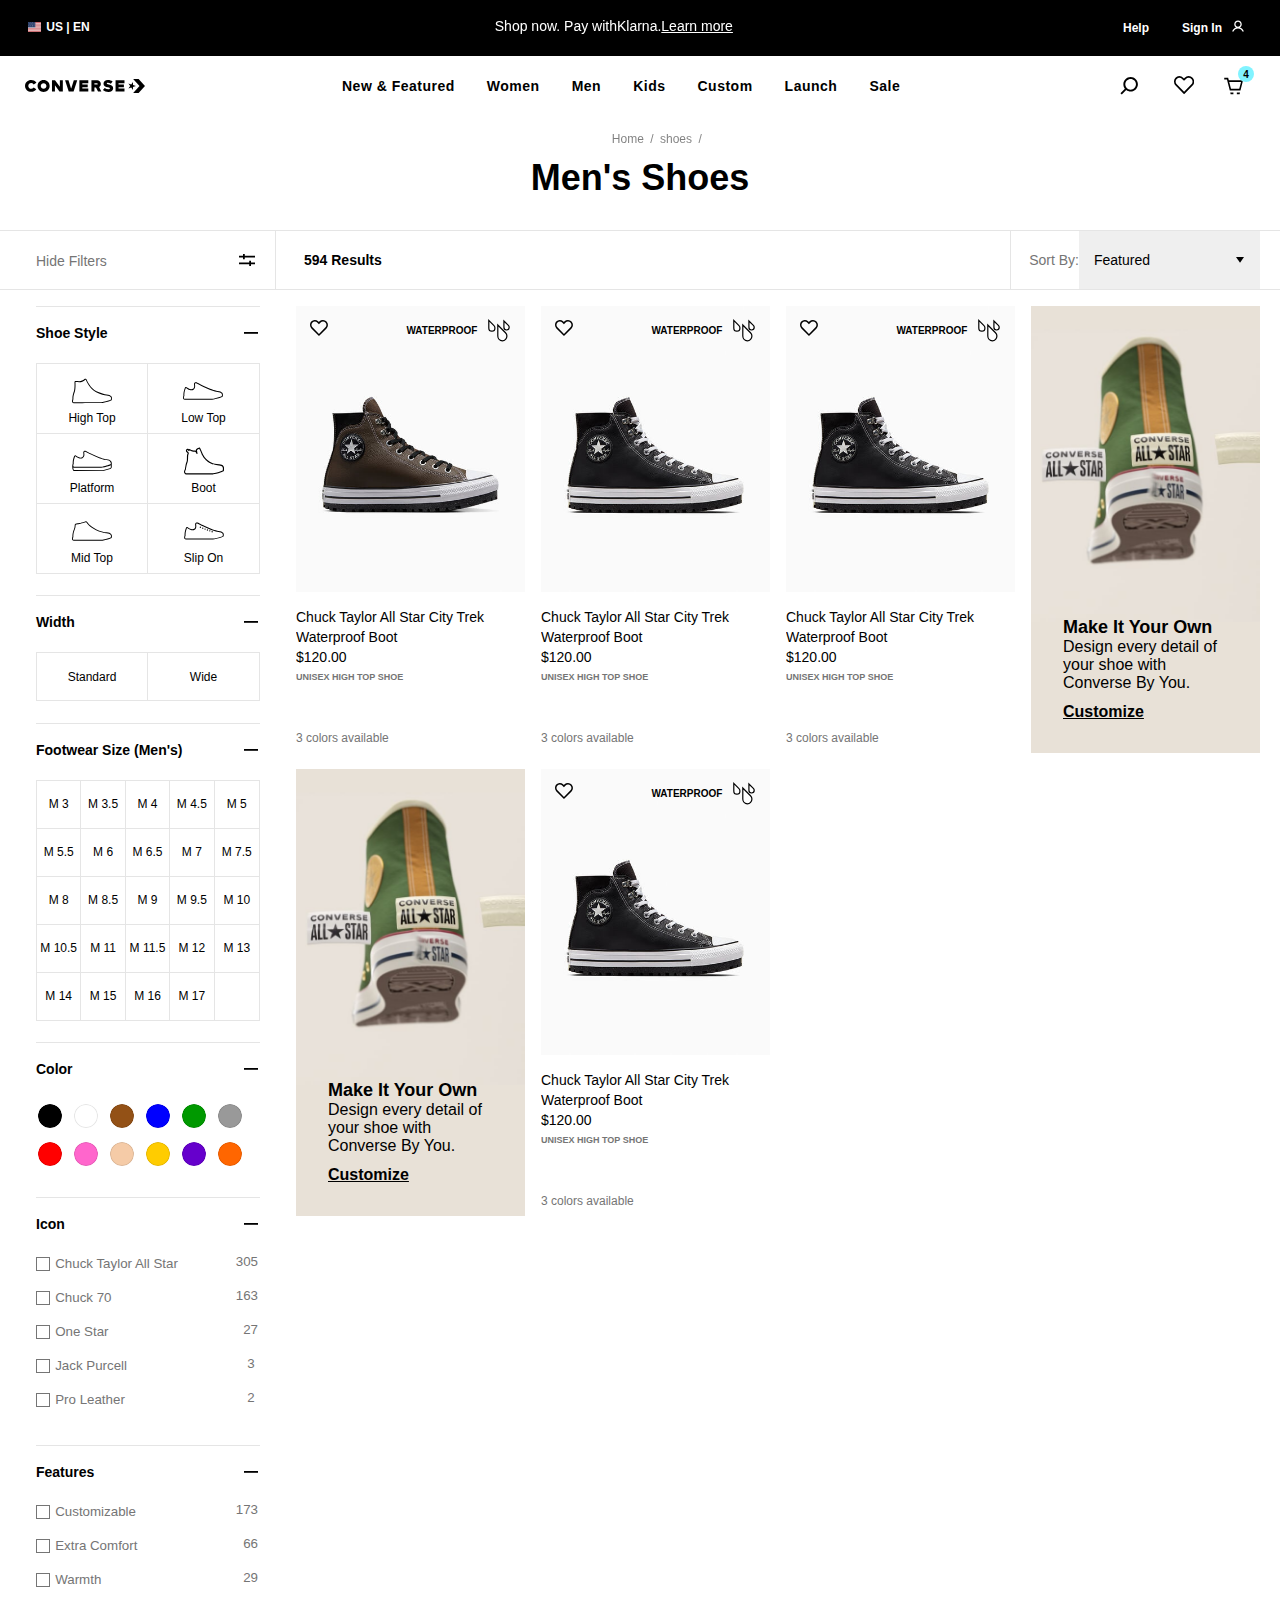
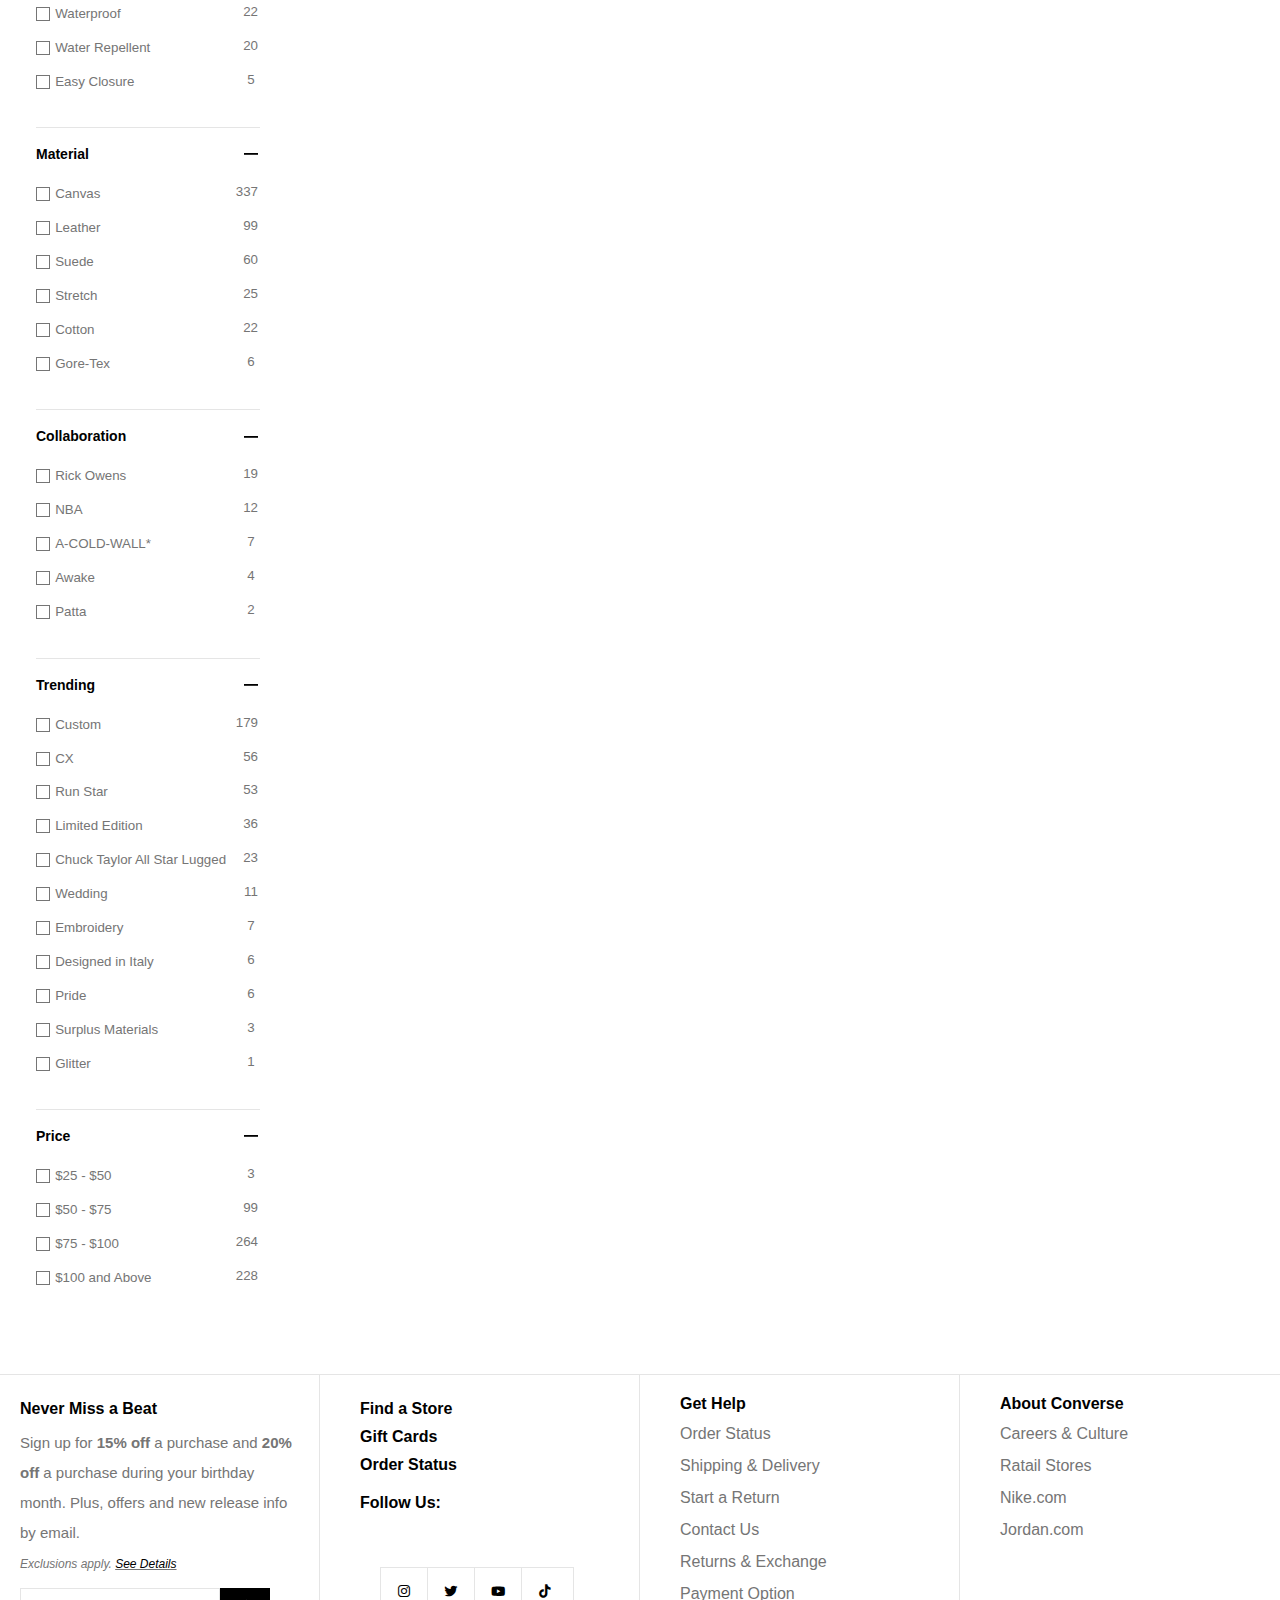
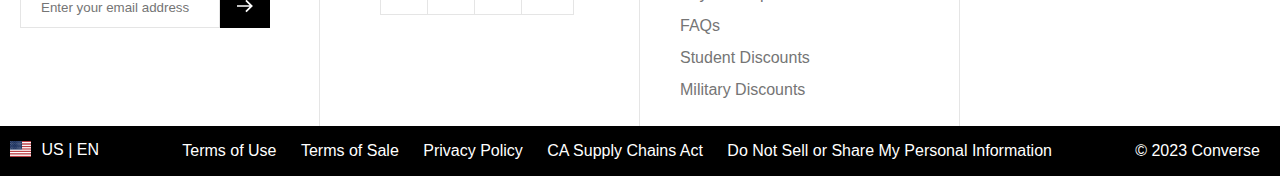
==== src/html/allshoes.html @ fa8ec450 "a" ====
<!DOCTYPE html>
<html lang="en">

<head>
    <meta charset="UTF-8">
    <meta name="viewport" content="width=device-width, initial-scale=1.0">
    <title>Men's Shoes - Low, High Top & Boot Styles. Converse-fake.click</title>
    <link rel="icon" href="../../images/logo-title.png" type="image/png">
    <link rel="stylesheet" href="../css/home.css">
    <link rel="stylesheet" href="../css/shoes.css">
    <!-- <link rel="stylesheet" href="../css/style1.css"> -->
    <link rel="stylesheet" type="text/css" href="../../lib/slick.css">
    <link rel="stylesheet" type="text/css" href="../../lib/slick-theme.css">
    <link href='https://pro.fontawesome.com/releases/v5.10.0/css/all.css' rel='stylesheet'>
    <link href='https://unpkg.com/boxicons@2.1.4/css/boxicons.min.css' rel='stylesheet'>
</head>

<body>
    <div class="scope-header">
        <div class="scope-top max-width">
            <div class="row-scope-top">
                <div class="country">
                    <a class="sl-country" href="">
                        <div class="img-country">
                            <img src="../../images/us.jpg">
                        </div>
                        <div class="country-locale">
                            <p>
                                <span>US</span><span> | </span><span>EN</span>
                            </p>
                        </div>
                    </a>
                </div>
                <div class="header-news">
                    <div class="pause_play-icon">
                        <span class="pause" alt="pause">
                            <svg class="scope-header-icon">
                                <use xlink:href="#icon--video-pause"></use>
                            </svg>
                        </span>
                        <span class="play" alt="play" style="display: none;">
                            <svg class="scope-header-icon">
                                <use xlink:href="#icon--video-play"></use>
                            </svg>
                        </span>
                    </div>
                    <div class="header-news-slide slider">
                        <div class="news-slide-item">
                            <div class="news-content">
                                <span>Shop now. Pay with </span>
                                <span>Klarna. </span>
                                <a href="">Learn more</a>
                            </div>
                        </div>
                        <div class="news-slide-item">
                            <div class="news-content">
                                <span>Shop now. Pay with </span>
                                <span>Klarna. </span>
                                <a href="">Learn more</a>
                            </div>
                        </div>
                        <div class="news-slide-item">
                            <div class="news-content">
                                <span>Shop now. Pay with </span>
                                <span>Klarna. </span>
                                <a href="">Learn more</a>
                            </div>
                        </div>
                        <div class="news-slide-item">
                            <div class="news-content">
                                <span>Shop now. Pay with </span>
                                <span>Klarna. </span>
                                <a href="">Learn more</a>
                            </div>
                        </div>
                    </div>
                </div>
                <div class="icon-scope-top">
                    <div class="help-icon">
                        <button class="bt-help">Help</button>
                        <div class="help-list">
                            <ul>
                                <li><a href="">Check Order Status</a></li>
                                <li><a href="">Start a Return</a></li>
                                <li><a href="">Shipping & Delivery</a></li>
                                <li><a href="">Return & Exchanges</a></li>
                                <li><a href="">Payment Options</a></li>
                                <li><a href="">FAQs</a></li>
                                <li><a href="">Send Us Feedback</a></li>
                            </ul>
                        </div>
                    </div>
                    <div class="login-icon">
                        <a class="bt-login" title="Sign In">
                            <span class="bt-login-text" data-cs-mask="">Sign In</span>
                            <div class="bt-login-icon">
                                <svg class="icon-profile" role="none" focusable="false" aria-hidden="true">
                                    <use xlink:href="#nav--profile"></use>
                                </svg>
                                <div class="header-utility__notification"></div>
                            </div>
                        </a>
                    </div>
                </div>
            </div>
        </div>
    </div>
    <header class="header">
        <div class="header-content max-width">
            <div class="logo"><a class="header-logo" href="../../index.html" title="Converse Home">
                    <svg class="header-logo__icon">
                        <use xlink:href="#store--logo"></use>
                    </svg>
                </a>
            </div>
            <nav class="menu-container">
                    <ul class="menu">
                        <li class="menu-item">
                            <button>New & Featured</button>
                            <div class="menu-item-lv2">
                                <div class="newfeatured">
                                    <div class="newfeatured-menu">
                                        <ul class="list-menu-item-row">
                                            <li class="list-menu-item">
                                                <ul class="options-menu-list">
                                                    <h2>What's New</h2>
                                                    <li class="hover-menu-list-item"><a href="../html/allshoes.html">Women's New Arrivals</a>
                                                    </li>
                                                    <li class="hover-menu-list-item"><a href="../html/allshoes.html">Men's New Arrivals</a></li>
                                                    <li class="hover-menu-list-item"><a href="../html/allshoes.html">Kids' New Arrivals</a></li>
                                                    <li class="hover-menu-list-item"><a href="../html/allshoes.html">Back In Stock</a></li>
                                                </ul>
                                            </li>
                                            <li class="list-menu-item">
                                                <ul class="options-menu-list">
                                                    <h2>Converse Color</h2>
                                                    <li class="hover-menu-list-item"><a href="../html/allshoes.html">Get Inspired</a></li>
                                                    <li class="hover-menu-list-item"><a href="../html/allshoes.html">Shop</a></li>
                                                </ul>
                                            </li>
                                            <li class="list-menu-item">
                                                <ul class="options-menu-list">
                                                    <h2>Pride</h2>
                                                    <li class="hover-menu-list-item"><a href="../html/allshoes.html">Explore</a></li>
                                                    <li class="hover-menu-list-item"><a href="../html/allshoes.html">Shop</a></li>
                                                </ul>
                                            </li>
                                        </ul>
                                        <ul class="list-menu-item-row">
                                            <li class="list-menu-item menu-media">
                                                <picture>
                                                    <img class="media-img"
                                                        src="../../images/D-Converse-FA23-Nav-story-A04689C-1x.jpg"
                                                        data-link-href="#" alt="">
                                                </picture>
                                                <p class="title-content-media">
                                                    <span>Chuck Taylor All Star Cruise</span>
                                                </p>
                                                <span class="content-media">The Chuck Taylor All Star Cruise mixes comfort
                                                    with a throwback style and skateboarding culture for a lightweight take
                                                    on a classic.</span>
                                                <a class="bt_media" href="">Shop</a>
                                            </li>
                                        </ul>
                                        <ul class="list-menu-item-row">
                                            <li class="list-menu-item">
                                                <ul class="options-menu-list">
                                                    <h2>Featured</h2>
                                                    <li class="hover-menu-list-item"><a href="../html/allshoes.html">Create Next</a></li>
                                                    <li class="hover-menu-list-item"><a href="../html/allshoes.html">Converse All Stars</a></li>
                                                    <li class="hover-menu-list-item"><a href="../html/allshoes.html">Classics</a></li>
                                                </ul>
                                            </li>
                                            <li class="list-menu-item">
                                                <ul class="options-menu-list">
                                                    <h2>Skateboarding</h2>
                                                    <li class="hover-menu-list-item"><a href="../html/allshoes.html">Skate's Latest</a></li>
                                                    <li class="hover-menu-list-item"><a href="../html/allshoes.html">Shop</a></li>
                                                </ul>
                                            </li>
                                            <li class="list-menu-item">
                                                <ul class="options-menu-list">
                                                    <h2>Basketball</h2>
                                                    <li class="hover-menu-list-item"><a href="../html/allshoes.html">Basketball's Latest</a>
                                                    </li>
                                                    <li class="hover-menu-list-item"><a href="../html/allshoes.html">Shop</a></li>
                                                </ul>
                                            </li>
                                        </ul>
                                        <ul class="list-menu-item-row">
                                            <li class="list-menu-item menu-media">
                                                <picture>
                                                    <img class="media-img"
                                                        src="../../images/D-Converse-GBL-Laces-Experience-Nav.jpg"
                                                        data-link-href="#" alt="">
                                                </picture>
                                                <p class="title-content-media">
                                                    <span>4 Ways To Tie Your Laces</span>
                                                </p>
                                                <span class="content-media">Looking for cool ways to lace your Converse?
                                                    Level up your look with our guide to shoelace patterns.</span>
                                                <a class="bt_media" href="">Explore</a>
                                            </li>
                                        </ul>
                                    </div>
                                </div>
                            </div>
                        </li>
                        <li class="menu-item">
                            <button>Women</button>
                            <div class="menu-item-lv2">
                                <div class="women">
                                    <div class="women-menu">
                                        <ul class="list-menu-item-row">
                                            <li class="list-menu-item">
                                                <ul class="options-menu-list">
                                                    <h2>Trending</h2>
                                                    <li class="hover-menu-list-item"><a href="../html/allshoes.html">Best Sellers</a></li>
                                                    <li class="hover-menu-list-item"><a href="../html/allshoes.html">New Arrivals</a></li>
                                                    <li class="hover-menu-list-item"><a href="../html/allshoes.html">Converse Exclusives</a>
                                                    </li>
                                                    <li class="hover-menu-list-item"><a href="../html/allshoes.html">Trending Now</a></li>
                                                    <li class="hover-menu-list-item"><a href="../html/allshoes.html">Leather Styles</a></li>
                                                    <li class="hover-menu-list-item"><a href="../html/allshoes.html">Trending: Red Styles</a>
                                                    </li>
                                                    <li class="hover-menu-list-item"><a href="../html/allshoes.html">Shoes $75 and Under</a>
                                                    </li>
                                                    <li class="hover-menu-list-item"><a href="../html/allshoes.html">Sale</a></li>
                                                </ul>
                                            </li>
                                        </ul>
                                        <ul class="list-menu-item-row">
                                            <li class="list-menu-item">
                                                <ul class="options-menu-list">
                                                    <h2>Shoes</h2>
                                                    <li class="hover-menu-list-item"><a href="../html/allshoes.html">All Shoes</a></li>
                                                    <li class="hover-menu-list-item"><a href="../html/allshoes.html"><svg
                                                                class="icon header-flyout__icon-lg">
                                                                <use xlink:href="#cuts--high"></use>
                                                            </svg><span>High Top</span></a></li>
                                                    <li class="hover-menu-list-item"><a href="../html/allshoes.html"><svg
                                                                class="icon header-flyout__icon-lg">
                                                                <use xlink:href="#cuts--low"></use>
                                                            </svg><span>Low Top</span></a></li>
                                                    <li class="hover-menu-list-item"><a href="../html/allshoes.html"><svg
                                                                class="icon header-flyout__icon-lg">
                                                                <use xlink:href="#cuts--platform"></use>
                                                            </svg><span>Platforms</span></a></li>
                                                    <li class="hover-menu-list-item"><a href="../html/allshoes.html"><svg
                                                                class="icon header-flyout__icon-lg">
                                                                <use xlink:href="#cuts--boot"></use>
                                                            </svg><span>Boots</span></a></li>
                                                    <li class="hover-menu-list-item"><a href="../html/allshoes.html">Classic Chuck</a></li>
                                                    <li class="hover-menu-list-item"><a href="../html/allshoes.html">Chuck 7070</a></li>
                                                    <li class="hover-menu-list-item"><a href="../html/allshoes.html">Run Star</a></li>
                                                    <li class="hover-menu-list-item"><a href="../html/allshoes.html">Lift Platform</a></li>
                                                    <li class="hover-menu-list-item"><a href="../html/allshoes.html">One Star</a></li>
                                                    <li class="hover-menu-list-item"><a href="../html/allshoes.html">Wide Width</a></li>
                                                    <li class="hover-menu-list-item"><a href="../html/allshoes.html">Skateboarding</a></li>
                                                    <li class="hover-menu-list-item"><a href="../html/allshoes.html">Basketball</a></li>
                                                    <li class="hover-menu-list-item"><a class="link-text--gradient-light" href="#">Custom</a></li>
                                                </ul>
                                            </li>
                                        </ul>
                                        <ul class="list-menu-item-row">
                                            <li class="list-menu-item">
                                                <ul class="options-menu-list">
                                                    <h2>Clothing</h2>
                                                    <li class="hover-menu-list-item"><a href="../html/allshoes.html">All Clothing</a></li>
                                                    <li class="hover-menu-list-item"><a href="../html/allshoes.html">Tops & Shirts</a></li>
                                                    <li class="hover-menu-list-item"><a href="../html/allshoes.html">Jackets & Sweatshirts</a>
                                                    </li>
                                                    <li class="hover-menu-list-item"><a href="../html/allshoes.html">Pants & Shorts</a></li>
                                                    <li class="hover-menu-list-item"><a href="../html/allshoes.html">Matching Sets</a></li>
                                                </ul>
                                            </li>
                                            <li class="list-menu-item">
                                                <ul class="options-menu-list">
                                                    <h2>Accessories</h2>
                                                    <li class="hover-menu-list-item"><a href="../html/allshoes.html">All Accessories</a></li>
                                                    <li class="hover-menu-list-item"><a href="../html/allshoes.html">Bags & Backpacks</a></li>
                                                    <li class="hover-menu-list-item"><a href="../html/allshoes.html">Hats & Sunglasses</a></li>
                                                    <li class="hover-menu-list-item"><a href="../html/allshoes.html">Socks</a></li>
                                                    <li class="hover-menu-list-item"><a href="../html/allshoes.html">Laces</a></li>
                                                </ul>
                                            </li>
                                        </ul>
                                        <ul class="list-menu-item-row">
                                            <li class="list-menu-item menu-media">
                                                <p>Featured Collections</p>
                                                <div>
                                                    <ul class="media-list">
                                                        <li class="media-list-item  box-media">
                                                            <a href="#">
                                                                <picture>
                                                                    <img class="media-list-item-img"
                                                                        src="../../images/WF1upS-Converse-HO23-Nav-A08174C.jpg"
                                                                        alt="">
                                                                </picture>
                                                                <span class="media-list-item-text">Autumn Inspired</span>
                                                            </a>
                                                        </li>
                                                        <li class="media-list-item box-media">
                                                            <a href="#">
                                                                <picture>
                                                                    <img class="media-list-item-img"
                                                                        src="../../images/WF1upS-Converse-HO23-Nav-A07927C.jpg"
                                                                        alt="">
                                                                </picture>
                                                                <span class="media-list-item-text">Extra 40% Off Sale
                                                                    Styles*</span>
                                                            </a>
                                                        </li>
                                                    </ul>
                                                    <ul class="media-list">
                                                        <li class="media-list-item box-media">
                                                            <a href="#">
                                                                <picture>
                                                                    <img class="media-list-item-img"
                                                                        src="../../images/D-Converse-Nav-Greatest-Hits-WF1up.jpg"
                                                                        alt="">
                                                                </picture>
                                                                <span class="media-list-item-text">Greatest Hits</span>
                                                            </a>
                                                        </li>
                                                        <li class="media-list-item box-media">
                                                            <a href="#">
                                                                <picture>
                                                                    <img class="media-list-item-img"
                                                                        src="../../images/D-Converse-GBL-10-05-23-CBY-REFRESH-1-NAV-2.jpg"
                                                                        alt="">
                                                                </picture>
                                                                <span class="media-list-item-text">Add Extra Comfort</span>
                                                            </a>
                                                        </li>
                                                    </ul>
                                                </div>
                                            </li>
                                        </ul>
                                    </div>
                                </div>
                            </div>
                        </li>
                        <li class="menu-item">
                            <button>Men</button>
                            <div class="menu-item-lv2">
                                <div class="women">
                                    <div class="women-menu">
                                        <ul class="list-menu-item-row">
                                            <li class="list-menu-item">
                                                <ul class="options-menu-list">
                                                    <h2>Trending</h2>
                                                    <li class="hover-menu-list-item"><a href="../html/allshoes.html">Best Sellers</a></li>
                                                    <li class="hover-menu-list-item"><a href="../html/allshoes.html">New Arrivals</a></li>
                                                    <li class="hover-menu-list-item"><a href="../html/allshoes.html">Converse Exclusives</a>
                                                    </li>
                                                    <li class="hover-menu-list-item"><a href="../html/allshoes.html">Trending Now</a></li>
                                                    <li class="hover-menu-list-item"><a href="../html/allshoes.html">Leather Styles</a></li>
                                                    <li class="hover-menu-list-item"><a href="../html/allshoes.html">Trending: Red Styles</a>
                                                    </li>
                                                    <li class="hover-menu-list-item"><a href="../html/allshoes.html">Shoes $75 and Under</a>
                                                    </li>
                                                    <li class="hover-menu-list-item"><a href="../html/allshoes.html">Sale</a></li>
                                                </ul>
                                            </li>
                                        </ul>
                                        <ul class="list-menu-item-row">
                                            <li class="list-menu-item">
                                                <ul class="options-menu-list">
                                                    <h2>Shoes</h2>
                                                    <li class="hover-menu-list-item"><a href="../html/allshoes.html">All Shoes</a></li>
                                                    <li class="hover-menu-list-item"><a href="../html/allshoes.html"><svg
                                                                class="icon header-flyout__icon-lg">
                                                                <use xlink:href="#cuts--high"></use>
                                                            </svg><span>High Top</span></a></li>
                                                    <li class="hover-menu-list-item"><a href="../html/allshoes.html"><svg
                                                                class="icon header-flyout__icon-lg">
                                                                <use xlink:href="#cuts--low"></use>
                                                            </svg><span>Low Top</span></a></li>
                                                    <li class="hover-menu-list-item"><a href="../html/allshoes.html"><svg
                                                                class="icon header-flyout__icon-lg">
                                                                <use xlink:href="#cuts--platform"></use>
                                                            </svg><span>Platforms</span></a></li>
                                                    <li class="hover-menu-list-item"><a href="../html/allshoes.html"><svg
                                                                class="icon header-flyout__icon-lg">
                                                                <use xlink:href="#cuts--boot"></use>
                                                            </svg><span>Boots</span></a></li>
                                                    <li class="hover-menu-list-item"><a href="../html/allshoes.html">Classic Chuck</a></li>
                                                    <li class="hover-menu-list-item"><a href="../html/allshoes.html">Chuck 7070</a></li>
                                                    <li class="hover-menu-list-item"><a href="../html/allshoes.html">Run Star</a></li>
                                                    <li class="hover-menu-list-item"><a href="../html/allshoes.html">Lift Platform</a></li>
                                                    <li class="hover-menu-list-item"><a href="../html/allshoes.html">One Star</a></li>
                                                    <li class="hover-menu-list-item"><a href="../html/allshoes.html">Wide Width</a></li>
                                                    <li class="hover-menu-list-item"><a href="../html/allshoes.html">Skateboarding</a></li>
                                                    <li class="hover-menu-list-item"><a href="../html/allshoes.html">Basketball</a></li>
                                                    <li class="hover-menu-list-item"><a class="link-text--gradient-light" href="./src/html/allshoes.html">Custom</a></li>
                                                </ul>
                                            </li>
                                        </ul>
                                        <ul class="list-menu-item-row">
                                            <li class="list-menu-item">
                                                <ul class="options-menu-list">
                                                    <h2>Clothing</h2>
                                                    <li class="hover-menu-list-item"><a href="../html/allshoes.html">All Clothing</a></li>
                                                    <li class="hover-menu-list-item"><a href="../html/allshoes.html">Tops & Shirts</a></li>
                                                    <li class="hover-menu-list-item"><a href="../html/allshoes.html">Jackets & Sweatshirts</a>
                                                    </li>
                                                    <li class="hover-menu-list-item"><a href="../html/allshoes.html">Pants & Shorts</a></li>
                                                    <li class="hover-menu-list-item"><a href="../html/allshoes.html">Matching Sets</a></li>
                                                </ul>
                                            </li>
                                            <li class="list-menu-item">
                                                <ul class="options-menu-list">
                                                    <h2>Accessories</h2>
                                                    <li class="hover-menu-list-item"><a href="../html/allshoes.html">All Accessories</a></li>
                                                    <li class="hover-menu-list-item"><a href="../html/allshoes.html">Bags & Backpacks</a></li>
                                                    <li class="hover-menu-list-item"><a href="../html/allshoes.html">Hats & Sunglasses</a></li>
                                                    <li class="hover-menu-list-item"><a href="../html/allshoes.html">Socks</a></li>
                                                    <li class="hover-menu-list-item"><a href="../html/allshoes.html">Laces</a></li>
                                                </ul>
                                            </li>
                                        </ul>
                                        <ul class="list-menu-item-row">
                                            <li class="list-menu-item menu-media">
                                                <p>Featured Collections</p>
                                                <div>
                                                    <ul class="media-list">
                                                        <li class="media-list-item  box-media">
                                                            <a href="#">
                                                                <picture>
                                                                    <img class="media-list-item-img"
                                                                        src="../../images/WF1upS-Converse-HO23-Nav-A05574C.jpg"
                                                                        alt="">
                                                                </picture>
                                                                <span class="media-list-item-text">Autumn Inspired</span>
                                                            </a>
                                                        </li>
                                                        <li class="media-list-item box-media">
                                                            <a href="#">
                                                                <picture>
                                                                    <img class="media-list-item-img"
                                                                        src="../../images/Desktop-WF1upS-Converse-HO23-Nav-10024509-A02-10025470-A07-10024509-A23-10024509-A24-10025629-A03.gif"
                                                                        alt="">
                                                                </picture>
                                                                <span class="media-list-item-text">Extra 40% Off Sale
                                                                    Styles*</span>
                                                            </a>
                                                        </li>
                                                    </ul>
                                                    <ul class="media-list">
                                                        <li class="media-list-item box-media">
                                                            <a href="#">
                                                                <picture>
                                                                    <img class="media-list-item-img"
                                                                        src="../../images/D-Converse-10-05-23-GBL-Foundational-Refresh-Phase-1-Mens-New-Nav.jpg"
                                                                        alt="">
                                                                </picture>
                                                                <span class="media-list-item-text">Greatest Hits</span>
                                                            </a>
                                                        </li>
                                                        <li class="media-list-item box-media">
                                                            <a href="#">
                                                                <picture>
                                                                    <img class="media-list-item-img"
                                                                        src="../../images/Desktop-WF1upS-Converse-HO23-Nav-A07308C.jpg"
                                                                        alt="">
                                                                </picture>
                                                                <span class="media-list-item-text">Add Extra Comfort</span>
                                                            </a>
                                                        </li>
                                                    </ul>
                                                </div>
                                            </li>
                                        </ul>
                                    </div>
                                </div>
                            </div>
                        </li>
                        <li class="menu-item">
                            <button>Kids</button>
                            <div class="menu-item-lv2">
                                <div class="women">
                                    <div class="women-menu">
                                        <ul class="list-menu-item-row">
                                            <li class="list-menu-item">
                                                <ul class="options-menu-list">
                                                    <h2>Trending</h2>
                                                    <li class="hover-menu-list-item"><a href="../html/allshoes.html">Explore Kids</a></li>
                                                    <li class="hover-menu-list-item"><a href="../html/allshoes.html">Best Sellers</a></li>
                                                    <li class="hover-menu-list-item"><a href="../html/allshoes.html">New Arrivals</a></li>
                                                    <li class="hover-menu-list-item"><a href="../html/allshoes.html">Top Rated</a></li>
                                                    <li class="hover-menu-list-item"><a href="../html/allshoes.html">Shoes $50 & Under</a></li>
                                                    <li class="hover-menu-list-item"><a href="../html/allshoes.html">Sale</a></li>
                                                </ul>
                                            </li>
                                        </ul>
                                        <ul class="list-menu-item-row">
                                            <li class="list-menu-item">
                                                <ul class="options-menu-list">
                                                    <h2>By Age / Gender</h2>
                                                    <li class="hover-menu-list-item"><a href="../html/allshoes.html">Baby & Toddler (Ages
                                                            0-4)</a></li>
                                                    <li class="hover-menu-list-item"><a href="../html/allshoes.html">Little Kids (Ages 4-8)</a>
                                                    </li>
                                                    <li class="hover-menu-list-item"><a href="../html/allshoes.html">Big Kids (Ages 8-12)</a>
                                                    </li>
                                                    <li class="hover-menu-list-item"><a href="../html/allshoes.html">Boys</a></li>
                                                    <li class="hover-menu-list-item"><a href="../html/allshoes.html">Girls</a></li>
                                                    <li class="hover-menu-list-item"><a href="../html/allshoes.html">Kids' Size Guide</a></li>
                                                </ul>
                                            </li>
                                        </ul>
                                        <ul class="list-menu-item-row">
                                            <li class="list-menu-item">
                                                <ul class="options-menu-list">
                                                    <h2>Shoes</h2>
                                                    <li class="hover-menu-list-item"><a href="../html/allshoes.html">All Shoes</a></li>
                                                    <li class="hover-menu-list-item"><a href="../html/allshoes.html"><svg
                                                                class="icon header-flyout__icon-lg">
                                                                <use xlink:href="#cuts--high"></use>
                                                            </svg><span>High Top</span></a></li>
                                                    <li class="hover-menu-list-item"><a href="../html/allshoes.html"><svg
                                                                class="icon header-flyout__icon-lg">
                                                                <use xlink:href="#cuts--low"></use>
                                                            </svg><span>Low Top</span></a></li>
                                                    <li class="hover-menu-list-item"><a href="../html/allshoes.html"><svg
                                                                class="icon header-flyout__icon-lg">
                                                                <use xlink:href="#cuts--platform"></use>
                                                            </svg><span>Platforms</span></a></li>
                                                    <li class="hover-menu-list-item"><a href="../html/allshoes.html"><svg
                                                                class="icon header-flyout__icon-lg">
                                                                <use xlink:href="#cuts--boot"></use>
                                                            </svg><span>Boots</span></a></li>
                                                    <li class="hover-menu-list-item"><a href="../html/allshoes.html">Easy-On Easy-Off</a></li>
                                                    <li class="hover-menu-list-item"><a href="../html/allshoes.html">Kids' Prints</a></li>
                                                    <li class="hover-menu-list-item"><a class="link-text--gradient-light" href="../html/allshoes.html">Custom</a></li>
                                                </ul>
                                            </li>
                                        </ul>
                                        <ul class="list-menu-item-row">
                                            <li class="list-menu-item">
                                                <ul class="options-menu-list">
                                                    <h2>Clothing & Accessories</h2>
                                                    <li class="hover-menu-list-item"><a href="#">All Clothing &
                                                            Accessories</a></li>
                                                    <li class="hover-menu-list-item"><a href="#">Tops & T-Shirts</a></li>
                                                    <li class="hover-menu-list-item"><a href="#">Jackets & Sweatshirts</a>
                                                    </li>
                                                    <li class="hover-menu-list-item"><a href="#">Pants & Shorts</a></li>
                                                    <li class="hover-menu-list-item"><a href="#">Matching Sets</a></li>
                                                </ul>
                                            </li>
                                        </ul>
                                        <ul class="list-menu-item-row">
                                            <li class="list-menu-item menu-media">
                                                <p>Featured Collections</p>
                                                <div>
                                                    <ul class="media-list">
                                                        <li class="media-list-item  box-media">
                                                            <a href="#">
                                                                <picture>
                                                                    <img class="media-list-item-img"
                                                                        src="../../images/KISD-WF1upS-Converse-HO23-Nav-A05397C.gif"
                                                                        alt="">
                                                                </picture>
                                                                <span class="media-list-item-text">Autumn Inspired</span>
                                                            </a>
                                                        </li>
                                                        <li class="media-list-item box-media">
                                                            <a href="#">
                                                                <picture>
                                                                    <img class="media-list-item-img"
                                                                        src="../../images/kids-Converse-Nav-Kids-Easy-On-Off.jpg"
                                                                        alt="">
                                                                </picture>
                                                                <span class="media-list-item-text">Extra 40% Off Sale
                                                                    Styles*</span>
                                                            </a>
                                                        </li>
                                                    </ul>
                                                    <ul class="media-list">
                                                        <li class="media-list-item box-media">
                                                            <a href="#">
                                                                <picture>
                                                                    <img class="media-list-item-img"
                                                                        src="../../images/Kids-Converse-10-05-23-GBL-Foundational-Refresh-Phase-1-Kids-Evergreen-Matching-Set-Nav.jpg"
                                                                        alt="">
                                                                </picture>
                                                                <span class="media-list-item-text">Greatest Hits</span>
                                                            </a>
                                                        </li>
                                                        <li class="media-list-item box-media">
                                                            <a href="#">
                                                                <picture>
                                                                    <img class="media-list-item-img"
                                                                        src="../../images/KIds-Converse-GBL-10-05-23-CBY-REFRESH-1-NAV-1.jpg"
                                                                        alt="">
                                                                </picture>
                                                                <span class="media-list-item-text">Add Extra Comfort</span>
                                                            </a>
                                                        </li>
                                                    </ul>
                                                </div>
                                            </li>
                                        </ul>
                                    </div>
                                </div>
                            </div>
                        </li>
                        <li class="menu-item">
                            <button>Custom</button>
                            <div class="menu-item-lv2">
                                <div class="women">
                                    <div class="women-menu">
                                        <ul class="list-menu-item-row">
                                            <li class="list-menu-item">
                                                <ul class="options-menu-list">
                                                    <h2>Trending</h2>
                                                    <li class="hover-menu-list-item"><a href="../html/allshoes.html">Explore Custom</a></li>
                                                    <li class="hover-menu-list-item"><a href="../html/allshoes.html">New Arrivals</a></li>
                                                    <li class="hover-menu-list-item"><a href="../html/allshoes.html">Start With a Blank</a></li>
                                                </ul>
                                            </li>
                                        </ul>
                                        <ul class="list-menu-item-row">
                                            <li class="list-menu-item">
                                                <ul class="options-menu-list">
                                                    <h2>Shop By Gender</h2>
                                                    <li class="hover-menu-list-item"><a href="../html/allshoes.html">All Custom</a></li>
                                                    <li class="hover-menu-list-item"><a href="../html/allshoes.html">Womens</a></li>
                                                    <li class="hover-menu-list-item"><a href="../html/allshoes.html">Mens</a></li>
                                                    <li class="hover-menu-list-item"><a href="../html/allshoes.html">Kids</a></li>
                                                </ul>
                                            </li>
                                        </ul>
                                        <ul class="list-menu-item-row">
                                            <li class="list-menu-item">
                                                <ul class="options-menu-list">
                                                    <h2>Custom By Style</h2>
                                                    <li class="hover-menu-list-item"><a href="../html/allshoes.html">All Shoes</a></li>
                                                    <li class="hover-menu-list-item"><a href="../html/allshoes.html"><svg
                                                                class="icon header-flyout__icon-lg">
                                                                <use xlink:href="#cuts--high"></use>
                                                            </svg><span>High Top</span></a></li>
                                                    <li class="hover-menu-list-item"><a href="../html/allshoes.html"><svg
                                                                class="icon header-flyout__icon-lg">
                                                                <use xlink:href="#cuts--low"></use>
                                                            </svg><span>Low Top</span></a></li>
                                                    <li class="hover-menu-list-item"><a href="../html/allshoes.html"><svg
                                                                class="icon header-flyout__icon-lg">
                                                                <use xlink:href="#cuts--platform"></use>
                                                            </svg><span>Platforms</span></a></li>
                                                    <li class="hover-menu-list-item"><a href="../html/allshoes.html"><svg
                                                                class="icon header-flyout__icon-lg">
                                                                <use xlink:href="#cuts--boot"></use>
                                                            </svg><span>Boots</span></a></li>
                                                    <li class="hover-menu-list-item"><a href="../html/allshoes.html"><svg
                                                                class="icon header-flyout__icon-lg">
                                                                <use xlink:href="#cuts--slipon"></use>
                                                            </svg>
                                                            <span>Slip-Ons</span></a></li>
                                                </ul>
                                            </li>
                                        </ul>
                                        <ul class="list-menu-item-row">
                                            <li class="list-menu-item">
                                                <ul class="options-menu-list">
                                                    <h2>Start with a Collection</h2>
                                                    <li class="hover-menu-list-item"><a href="../html/allshoes.html">All Custom</a></li>
                                                    <li class="hover-menu-list-item"><a href="../html/allshoes.html">Classic Chuck</a></li>
                                                    <li class="hover-menu-list-item"><a href="../html/allshoes.html">Chuck 70</a></li>
                                                    <li class="hover-menu-list-item"><a href="../html/allshoes.html">Wide Width</a></li>
                                                    <li class="hover-menu-list-item"><a href="../html/allshoes.html">Match Your Mini</a></li>
                                                    <li class="hover-menu-list-item"><a href="../html/allshoes.html">Pride</a></li>
                                                    <li class="hover-menu-list-item"><a href="../html/allshoes.html">Embroidery</a></li>
                                                    <li class="hover-menu-list-item"><a href="../html/allshoes.html">Prints</a></li>
                                                    <li class="hover-menu-list-item"><a href="../html/allshoes.html">Glitter</a></li>
                                                    <li class="hover-menu-list-item"><a href="../html/allshoes.html">Wedding</a></li>
                                                    <li class="hover-menu-list-item"><a href="../html/allshoes.html">College</a></li>
                                                    <li class="hover-menu-list-item"><a href="../html/allshoes.html">NBA</a></li>
                                                </ul>
                                            </li>
                                        </ul>
                                        <ul class="list-menu-item-row">
                                            <li class="list-menu-item menu-media">
                                                <p>Featured Collections</p>
                                                <div>
                                                    <ul class="media-list">
                                                        <li class="media-list-item  box-media">
                                                            <a href="#">
                                                                <picture>
                                                                    <img class="media-list-item-img"
                                                                        src="../../images/D-Converse-GBL-10-05-23-CBY-REFRESH-1-NAV-2.jpg"
                                                                        alt="">
                                                                </picture>
                                                                <span class="media-list-item-text">Autumn Inspired</span>
                                                            </a>
                                                        </li>
                                                        <li class="media-list-item box-media">
                                                            <a href="#">
                                                                <picture>
                                                                    <img class="media-list-item-img"
                                                                        src="../../images/KIds-Converse-GBL-10-05-23-CBY-REFRESH-1-NAV-1.jpg"
                                                                        alt="">
                                                                </picture>
                                                                <span class="media-list-item-text">Extra 40% Off Sale
                                                                    Styles*</span>
                                                            </a>
                                                        </li>
                                                    </ul>
                                                    <ul class="media-list">
                                                        <li class="media-list-item box-media">
                                                            <a href="#">
                                                                <picture>
                                                                    <img class="media-list-item-img"
                                                                        src="../../images/custom-Converse-GBL-09-21-23-CBY-REFRESH-2-Nav-1.jpg"
                                                                        alt="">
                                                                </picture>
                                                                <span class="media-list-item-text">Greatest Hits</span>
                                                            </a>
                                                        </li>
                                                        <li class="media-list-item box-media">
                                                            <a href="#">
                                                                <picture>
                                                                    <img class="media-list-item-img"
                                                                        src="../../images/Custom-Converse-GBL-10-05-23-CBY-REFRESH-1-NAV-3.gif"
                                                                        alt="">
                                                                </picture>
                                                                <span class="media-list-item-text">Add Extra Comfort</span>
                                                            </a>
                                                        </li>
                                                    </ul>
                                                </div>
                                            </li>
                                        </ul>
                                    </div>
                                </div>
                            </div>
                        </li>
                        <li class="menu-item">
                            <button>Launch</button>
                            <div class="menu-item-lv2">
                                <div class="launch">
                                    <div class="launch-menu">
                                        <ul class="list-menu-item-row">
                                            <li class="list-menu-item">
                                                <ul class="options-menu-list">
                                                    <h2>Featured</h2>
                                                    <li class="hover-menu-list-item"><a href="../html/allshoes.html">Comme des Garçons</a></li>
                                                    <li class="hover-menu-list-item"><a href="../html/allshoes.html">DRKSHDW</a></li>
                                                    <li class="hover-menu-list-item"><a href="../html/allshoes.html">A-Cold-Wall</a></li>
                                                    <li class="hover-menu-list-item"><a href="../html/allshoes.html">GOLF WANG</a></li>
                                                    <li class="hover-menu-list-item"><a href="../html/allshoes.html">Liverpool FC</a></li>
                                                </ul>
                                            </li>
                                        </ul>
                                        <ul class="list-menu-item-row">
                                            <li class="list-menu-item">
                                                <ul class="options-menu-list">
                                                    <h2>Shop launch</h2>
                                                    <li class="hover-menu-list-item"><a href="../html/allshoes.html">All launch</a></li>
                                                </ul>
                                            </li>
                                        </ul>
                                        <ul class="list-menu-item-row">
                                            <li class="list-menu-item menu-media">
                                                <ul class="options-menu-list">
                                                    <h2>The Later</h2>
                                                    <ul class="media-list">
                                                        <li class="media-list-item launch-media-list-item box-media ">
                                                            <a href="">
                                                                <span class="thelater-date">oct 12</span>
                                                                <picture>
                                                                    <img src="../../images/WF1upL-Converse-HO23-Nav-AWAKE.jpg"
                                                                        alt="">
                                                                </picture>
                                                                <span class="media-list-item-text">Converse x Awake
                                                                    NY</span>
                                                            </a>
                                                        </li>
                                                    </ul>
                                                </ul>
                                            </li>
                                        </ul>
    
                                    </div>
    
                                </div>
                            </div>
                        </li>
                        <li class="menu-item">
                            <button>Sale</button>
                            <div class="menu-item-lv2">
                                <div class="sale">
                                    <div class="sale-menu">
                                        <ul class="list-menu-item-row">
                                            <li class="list-menu-item">
                                                <ul class="options-menu-list">
                                                    <h2>Featured</h2>
                                                    <li class="hover-menu-list-item"><a href="">All Sale</a></li>
                                                    <li class="hover-menu-list-item"><a href="">New To Sale</a></li>
                                                    <li class="hover-menu-list-item"><a href="">Shoes $55 and Under</a></li>
                                                    <li class="hover-menu-list-item"><a href="">Shoes 40% or More Off</a>
                                                    </li>
                                                    <li class="hover-menu-list-item"><a href="">Final Sale</a></li>
                                                </ul>
                                            </li>
                                        </ul>
                                        <ul class="list-menu-item-row">
                                            <li class="list-menu-item">
                                                <ul class="options-menu-list">
                                                    <h2>Women</h2>
                                                    <li class="hover-menu-list-item"><a href="./src/html/allshoes.html">All Sale</a></li>
                                                    <li class="hover-menu-list-item"><a href="./src/html/allshoes.html">Shoes</a></li>
                                                    <li class="hover-menu-list-item"><a href="">Clothing & Accessories</a>
                                                    </li>
                                                </ul>
                                            </li>
                                        </ul>
                                        <ul class="list-menu-item-row">
                                            <li class="list-menu-item">
                                                <ul class="options-menu-list">
                                                    <h2>Men</h2>
                                                    <li class="hover-menu-list-item"><a href="./src/html/allshoes.html">All Sale</a></li>
                                                    <li class="hover-menu-list-item"><a href="./src/html/allshoes.html">Shoes</a></li>
                                                    <li class="hover-menu-list-item"><a href="">Clothing & Accessories</a>
                                                    </li>
                                                </ul>
                                            </li>
                                        </ul>
                                        <ul class="list-menu-item-row">
                                            <li class="list-menu-item">
                                                <ul class="options-menu-list">
                                                    <h2>Kids</h2>
                                                    <li class="hover-menu-list-item"><a href="">All Sale</a></li>
                                                    <li class="hover-menu-list-item"><a href="./src/html/allshoes.html">Shoes</a></li>
                                                    <li class="hover-menu-list-item"><a href="">Clothing & Accessories</a>
                                                    </li>
                                                </ul>
                                            </li>
                                        </ul>
                                    </div>
                                </div>
                            </div>
                        </li>
                    </ul>
            </nav>
            <div class="header-utility__wrapper">
                <div class="header-utility__wrapper--inner">
                    <div class="header-utility">
                        <div class="header-utility__item header-utility__item--icon header-search">
                            <button class="header-search__toggle"  tabindex="0" aria-expanded="false" >
                                <svg class="header-search__toggle-icon" role="none" focusable="false"
                                    aria-hidden="true">
                                    <use xlink:href="#nav--search"></use>
                                </svg>
                                <svg class="header-search__toggle-close" role="none" focusable="false"
                                    aria-hidden="true">
                                    <use xlink:href="#icon--close"></use>
                                </svg>
                            </button>
                            <div class="header-search__dropdown">
                                <div class="header-search__contents max-width">
                                    <div class="header-search__row">
                                        <div class="header-search__scrollable-col header-search__dashboard-col" >
                                            <div>
                                                <div class="header-search__col--content">
                                                    <div class="dashboard__tile--grow-2">
                                                        <div class="dashboard__tile--media">
                                                            <style> </style>
                                                            <div class="modular-tile--media">
                                                                <a class="link" href="" tabindex="-1">
                                                                    <picture>
                                                                        <img alt="Shop Platform Shoes" class="modular-tile__img" src="../../images/D-Converse-Search-Page-FA23-P1-opt2.jpg">
                                                                    </picture>
                                                                </a>
                                                                <div class="modular-tile--overlay">
                                                                    <div class="modular-tile--overlay-tct">
                                                                        <span class="tct-lv1">
                                                                            <span class="tct-lv2">Shop Platform</span>
                                                                        </span>
                                                                    </div>
                                                                </div>
                                                                <div class="modular-tile--overlay">
                                                                    <div class="modular-tile--overlay-tct1">
                                                                        <p class="heading-type--h3-fluid tct-lv1">
                                                                            <span class="">SHOP PLATFORMS</span>
                                                                        </p>
                                                                    </div>
                                                                </div>
                                                            </div>
                                                        </div>
                                                        <div class="dashboard__tile--media">
                                                            <div class="dashboard__tile--grow-1">
                                                                <div class="modular-tile--text" >
                                                                    <div>
                                                                        <div class="modular-tile--text-lv1">
                                                                            <div class="modular-tile--text-lv2">
                                                                                <p class="modular-tile__description">
                                                                                    <span class="text--bold">Tag @Converse on Instagram</span><br>
                                                                                    <span class="text--bold">with #ConverseStyle.</span>
                                                                                </p>
                                                                            </div>
                                                                        </div>
                                                                    </div>
                                                                </div>
                                                            </div>
                                                            <div class="dashboard__tile--grow-1">
                                                                <style> </style>
                                                                <div class="modular-tile--media modular-tile--media-1697229999768 ">
                                                                    <a class="link" href="" tabindex="-1">
                                                                        <picture>  
                                                                            <img alt="Shop Custom Shoes" class="modular-tile__img" data-src="" src="../../images/D-Converse-Search-Page-Shop-Custom-FA23-P2.jpg">
                                                                        </picture>
                                                                    </a>
                                                                    <div class="modular-tile--overlay">
                                                                        <div class="modular-tile--overlay-tct">
                                                                            <span class="tct-lv1">
                                                                                <span class="tct-lv2">Shop Custom</span>
                                                                            </span>
                                                                        </div>
                                                                    </div>
                                                                    <div class="modular-tile--overlay">
                                                                        <div class="modular-tile--overlay-tct1">
                                                                            <p class="heading-type--h3-fluid tct-lv1">
                                                                                <span class="">SHOP CUSTOM</span>
                                                                            </p>
                                                                        </div>
                                                                    </div>
                                                                </div>
                                                            </div>
                                                        </div>
                                                    </div>
                                
                                                    <div class="dashboard__tile--grow-2">
                                                        <div class="dashboard__tile--media">
                                                            <div class="dashboard__tile--grow-1">
                                                                <div class="modular-tile--text" >
                                                                    <div>
                                                                        <div class="modular-tile--text-lv1">
                                                                            <div class="modular-tile--text-content">
                                                                                <p class="modular-tile--text-title">
                                                                                    <span class="text--bold">Converse Color</span>
                                                                                </p>
                                                                            </div>
                                                                            <div class="modular-tile--text-content">
                                                                                <p class="modular-tile--text-description"> A pop of color is the secret ingredient to a stand-out look.</p>
                                                                            </div>
                                                                            <div class="modular-tile--text-icon">
                                                                                <ul class="modular-tile__list">
                                                                                    <li class="modular-tile__list-item">
                                                                                        <a href="" class="link-icon" tabindex="0"> 
                                                                                            <svg role="none" focusable="false" aria-hidden="true" class="icon--inline-cta-arrow">
                                                                                                <use xlink:href="#icon--arrow"></use>
                                                                                            </svg> 
                                                                                            <span class="link--cta-underline__text "> Shop All Color </span> 
                                                                                        </a> 
                                                                                    </li>
                                                                                </ul>
                                                                            </div>
                                                                        </div>
                                                                    </div>
                                                                </div>
                                                            </div>
                                                            <div class="dashboard__tile--grow-1">
                                                                <style> </style>
                                                                <div class="modular-tile--media modular-tile--media-1697229999768 ">
                                                                    <a class="link" href="" tabindex="-1">
                                                                        <picture>
                                                                            <img alt="Shop Custom Shoes" class="modular-tile__img" data-src=""
                                                                                src="../../images/D-Converse-Search-Page-Shop-FA23-P3.jpg">
                                                                        </picture>
                                                                    </a>
                                                                    <div class="modular-tile--overlay">
                                                                        <div class="text-align--left modular-tile--overlay-tct">
                                                                            <span class="tct-lv1" style="color: #fff;">
                                                                                <span class="tct-lv2">Shop Custom</span>
                                                                            </span>
                                                                        </div>
                                                                    </div>
                                                                    <div class="modular-tile--overlay">
                                                                        <div class="modular-tile--overlay-tct1">
                                                                            <p class="heading-type--h3-fluid tct-lv1">
                                                                                <span class="">SHOP CUSTOM</span>
                                                                            </p>
                                                                        </div>
                                                                    </div>
                                                                </div>
                                                            </div>
                                                        </div>
                                                        <div class="dashboard__tile--media">
                                                            <style> </style>
                                                            <div class="modular-tile--media">
                                                                <a class="link" href="" tabindex="-1">
                                                                    <picture>
                                                                        <img alt="Shop Platform Shoes" class="modular-tile__img"
                                                                            src="../../images/D-Converse-Search-Page-FA23-P4.jpg">
                                                                    </picture>
                                                                </a>
                                                                <div class="modular-tile--overlay">
                                                                    <div class="text-align--left modular-tile--overlay-tct">
                                                                        <span class="tct-lv1" style="color: #fff;">
                                                                            <span class="tct-lv2">Shop Platform</span>
                                                                        </span>
                                                                    </div>
                                                                </div>
                                                                <div class="modular-tile--overlay">
                                                                    <div class="modular-tile--overlay-tct1">
                                                                        <p class="heading-type--h3-fluid tct-lv1">
                                                                            <span class="">SHOP PLATFORMS</span>
                                                                        </p>
                                                                    </div>
                                                                </div>
                                                            </div>
                                                        </div>
                                                    </div>
                                                </div>
                                            </div>
                                        </div>
                                        <div class="header-search__scrollable-col header-search__results-col" >
                                            <div class="header-search__col--results">
                                                <div class="header-search__section">
                                                    <div class="header-search__results">
                                                        <label for="simpleSearch" class="header-search__heading">Search</label>
                                                        <form class="header-search__form-search-input-form" role="search" action="" method="get" name="simpleSearch" novalidate="novalidate">
                                                            <input type="hidden" name="lang" value="default">
                                                            <div class="header-search__input-wrapper">
                                                                <input class="search-input-form__input" type="text" id="simpleSearch" name="q" value="" placeholder="WHAT ARE YOU LOOKING FOR?" autocomplete="off" aria-invalid="false">
                                                                <button class="header-search__submit" type="submit" title="Search">
                                                                    <svg class="header-search__submit-icon" role="none" focusable="false" aria-hidden="true">
                                                                        <use xlink:href="#nav--search"></use>
                                                                    </svg>
                                                                </button>
                                                            </div>
                                                            <div id="search-suggestions" class="placement search-suggestions search-suggestions--list"></div>
                                                        </form>
                                                    </div>
                                                </div>
                                                <div class="header-search__section" style="height: calc(100vh - 115.55px);">
                                                    <div class="header-search__suggestions">
                                                        <div class="search-suggestion-wrapper ">
                                                            <div class="header-search__search-top-results">
                                                                <div class="content-asset">
                                                                    
                                                                    <p class="header-search__heading"> Top Searches </p>
                                                                    <div class="header-search__results-container">
                                                                        <ul class="header-search__results__suggestions">
                                                                            <li class="header-search__results__single-suggestion">
                                                                                <a class="header-search__results-link" target="_top" href=""> Chuck Taylor </a> 
                                                                            </li>
                                                                            <li class="header-search__results__single-suggestion">
                                                                                <a class="header-search__results-link" target="_top" href=""> Chuck 70 </a> 
                                                                            </li>
                                                                            <li class="header-search__results__single-suggestion">
                                                                                <a class="header-search__results-link" target="_top" href=""> One Star </a> 
                                                                            </li>
                                                                            <li class="header-search__results__single-suggestion">
                                                                                <a class="header-search__results-link" target="_top" href=""> Sale </a> 
                                                                            </li>
                                                                        </ul>
                                                                    </div>
                                                                </div> 
                                                            </div>
                                                            <div id="search-suggestions"
                                                                class="placement search-suggestions search-suggestions--items">
                                                            </div>
                                                        </div>
                                                    </div>
                                                </div>
                                            </div>
                                        </div>
                                    </div>
                                </div>
                            </div>
                        </div>
                        <div class="header-utility__item header-utility__item--icon header-favorites">
                            <a href="#" title="View My Favorites" class="header-favorites__link"
                                data-auth-required="true">
                                <svg class="favorites-heart" role="none" focusable="false"
                                    aria-hidden="true">
                                    <use xlink:href="#icon--heart"></use>
                                </svg>
                                <svg class="favorites-heart-filled "
                                    role="none" focusable="false" aria-hidden="true">
                                    <use xlink:href="#icon--heart-filled"></use>
                                </svg>
                            </a>
                        </div>
                        <div id="mini-cart" class="header-utility__item minicart">
                            <a class="header-utility__item--icon minicart__link flex" data-qty="4"
                                href="#" title="(4) items in your cart">
                                <svg class="header-utility__icon header-cart__icon icon" role="none" focusable="false" aria-hidden="true">
                                    <use xlink:href="#nav--cart"></use>
                                </svg>
                            </a>
                        </div>
                    </div>
                </div>
            </div>
        </div>
    </header>
    <main class="main">
        <div class="max-width nav-main-title-shoes">
            <nav class="breadcrumb-container" aria-label="breadcrumb">
                <ul>
                    <li class="breadcrumb-element"><a href="../../home.html" title="Go to Home">Home</a></li>
                    <li class="breadcrumb-element"><a href="" title="Go to Men">shoes</a></li>
                </ul>
            </nav><!-- END: breadcrumb -->
            <div class="wall-heading__container">
                <h1 class="wall-heading__title">Men's Shoes</h1>
            </div>
        </div>
        <!-- ------------------------------------------------------------------------ -->
        <div class="plp-actions-control" style="">
            <div class="plp-actions__container max-width">
                <button id="refinementsToggle" class="plp-actions__toggle-refine set--refinements-active" data-show-label="Show Filters"
                    data-hide-label="Hide Filters" aria-expanded="true" aria-controls="refinementsToggle--target">
                    <span class="icon--icons-filters">
                        <svg>
                            <use xlink:href="#icon--filter"></use>
                        </svg>
                    </span>
                    <div class="plp-actions__toggle-refine__text">Hide Filters</div>
                </button>
                <div class="plp-actions__count">594 Results</div>
                <div class="plp-actions__refinements">
                    <div class="plp-actions-breadcrumb">
                    </div><!-- END: breadcrumb -->
                </div>
                <div id="plp-sort-by-select" class="plp-actions__sort-container">
                    <form action="" method="post" name="Product-Sorting-Options" class="sort-by"
                        novalidate="novalidate">
                        <label for="grid-sort-header" class="field__label--select-inline-small">Sort By:</label>
                        <select id="grid-sort-header" class="input-select--inline-small">
                            <option data-id="Featured" value=""> Featured</option>
                            <option data-id="Newest-to-Oldest" value=""> Newest to Oldest</option>
                            <option data-id="price-low-to-high" value=""> Price Low to High</option>
                            <option data-id="price-high-to-low" value=""> Price High to Low</option>
                            <option data-id="turnto-ratings" value=""> Ratings High to Low</option>
                        </select>
                    </form><!-- END: sortby -->
                </div>
            </div>
        </div>
        <!-- -------------------------------------------------------------- -->
        <div class="plp-content max-width">
            <div class="plp-refinements-container set--refinements-active" id="refinementsToggle--target">
                <div class="refinements" data-refinements="">
                    <div class="refinements__group">
                        <!-- 1 -->
                        <div class="refinements__group-container style">
                            <details open="">
                                <summary role="button" aria-expanded="true" data-aria-expanded=""
                                    data-selected-refinement="false">
                                    <h2 id="plp-style-refinements" class="toggle-box__label">
                                        <span class="toggle-box__label-text"> Shoe Style </span>
                                    </h2>
                                </summary>
                                <div class="toggle-box__content--refinement">
                                    <div class="refinement-swatches__style">
                                        <a id="swatch-high_top" class="swatch swatch-high_top swatch--cut" href=""
                                            title="Refine by Shoe Style: High Top"
                                            aria-label="Refine by Shoe Style: High Top" rel="“nofollow”">
                                            <span class="swatch-value--style-flex-direction-col">
                                                <svg class="icon-shoes" role="none" focusable="false"
                                                    aria-hidden="true">
                                                    <use xlink:href="#cuts--high"></use>
                                                </svg>
                                                High Top
                                            </span>
                                        </a>
                                        <a id="swatch-low_top" class="swatch swatch-low_top swatch--cut" href=""
                                            title="Refine by Shoe Style: Low Top"
                                            aria-label="Refine by Shoe Style: Low Top" rel="“nofollow”">
                                            <span class="swatch-value--style-flex-direction-col">
                                                <svg class="icon-shoes" role="none" focusable="false"
                                                    aria-hidden="true">
                                                    <use xlink:href="#cuts--low"></use>
                                                </svg>
                                                Low Top
                                            </span>
                                        </a>
                                        <a id="swatch-platform" class="swatch swatch-platform swatch--cut" href=""
                                            title="Refine by Shoe Style: Platform"
                                            aria-label="Refine by Shoe Style: Platform" rel="“nofollow”">
                                            <span class="swatch-value--style-flex-direction-col">
                                                <svg class="icon-shoes" role="none" focusable="false"
                                                    aria-hidden="true">
                                                    <use xlink:href="#cuts--platform"></use>
                                                </svg>
                                                Platform
                                            </span>
                                        </a>
                                        <a id="swatch-boot" class="swatch swatch-boot swatch--cut" href=""
                                            title="Refine by Shoe Style: Boot" aria-label="Refine by Shoe Style: Boot"
                                            rel="“nofollow”">
                                            <span class="swatch-value--style-flex-direction-col">
                                                <svg class="icon-shoes" role="none" focusable="false"
                                                    aria-hidden="true">
                                                    <use xlink:href="#cuts--boot"></use>
                                                </svg>
                                                Boot
                                            </span>
                                        </a>
                                        <a id="swatch-mid_top" class="swatch swatch-mid_top swatch--cut" href=""
                                            title="Refine by Shoe Style: Mid Top"
                                            aria-label="Refine by Shoe Style: Mid Top" rel="“nofollow”">
                                            <span class="swatch-value--style-flex-direction-col">
                                                <svg class="icon-shoes" role="none" focusable="false"
                                                    aria-hidden="true">
                                                    <use xlink:href="#cuts--mid"></use>
                                                </svg>
                                                Mid Top
                                            </span>
                                        </a>
                                        <a id="swatch-slip_on" class="swatch swatch-slip_on swatch--cut" href=""
                                            title="Refine by Shoe Style: Slip On"
                                            aria-label="Refine by Shoe Style: Slip On" rel="“nofollow”">
                                            <span class="swatch-value--style-flex-direction-col">
                                                <svg class="icon-shoes" role="none" focusable="false"
                                                    aria-hidden="true">
                                                    <use xlink:href="#cuts--slip"></use>
                                                </svg>
                                                Slip On
                                            </span>
                                        </a>
                                    </div>
                                </div>
                            </details>
                        </div>
                        <!-- 1 -->
                        <div class="refinements__group-container width">
                            <details open="">
                                <summary role="button" aria-expanded="false" data-aria-expanded=""
                                    data-selected-refinement="false">
                                    <h2 id="plp-width-refinements" class="toggle-box__label">
                                        <span class="toggle-box__label-text">
                                            Width
                                        </span>
                                    </h2>
                                </summary>
                                <div class="toggle-box__content--refinement">
                                    <div class="refinement-swatches__width">
                                        <a id="swatch-standard"
                                            class="swatch swatch-standard    swatch--variation-width" href=""
                                            title="Refine by Width: Standard" aria-label="Refine by Width: Standard"
                                            rel="“nofollow”">
                                            <span class="swatch-value--width">
                                                Standard
                                            </span>
                                        </a>
                                        <a id="swatch-wide" class="swatch swatch-wide    swatch--variation-width"
                                            href="" title="Refine by Width: Wide" aria-label="Refine by Width: Wide"
                                            rel="“nofollow”">
                                            <span class="swatch-value--width">
                                                Wide
                                            </span>
                                        </a>
                                    </div>
                                </div>
                            </details>
                        </div>
                        <!-- 1 -->
                        <div class="refinements__group-container mensMcidSize">
                            <details open="">
                                <summary role="button" aria-expanded="false" data-aria-expanded=""
                                    data-selected-refinement="false">
                                    <h2 id="plp-mensmcidsize-refinements" class="toggle-box__label">
                                        <span class="toggle-box__label-text">
                                            Footwear Size (Men's)
                                        </span>
                                    </h2>
                                </summary>
                                <div class="toggle-box__content--refinement">
                                    <div class="refinement-swatches__mensmcidsize">
                                        <a id="swatch-m_3" class="swatch swatch-m_3  swatch--size" href=""
                                            title="Refine by Footwear Size (Men's): M 3"
                                            aria-label="Refine by Footwear Size (Men's): M 3" rel="“nofollow”">
                                            <span class="swatch-value--mensmcidsize">
                                                M 3
                                            </span>
                                        </a>
                                        <a id="swatch-m_3_5" class="swatch swatch-m_3_5  swatch--size" href=""
                                            title="Refine by Footwear Size (Men's): M 3.5"
                                            aria-label="Refine by Footwear Size (Men's): M 3.5" rel="“nofollow”">
                                            <span class="swatch-value--mensmcidsize">
                                                M 3.5
                                            </span>
                                        </a>
                                        <a id="swatch-m_4" class="swatch swatch-m_4  swatch--size" href=""
                                            title="Refine by Footwear Size (Men's): M 4"
                                            aria-label="Refine by Footwear Size (Men's): M 4" rel="“nofollow”">
                                            <span class="swatch-value--mensmcidsize">
                                                M 4
                                            </span>
                                        </a>
                                        <a id="swatch-m_4_5" class="swatch swatch-m_4_5  swatch--size" href=""
                                            title="Refine by Footwear Size (Men's): M 4.5"
                                            aria-label="Refine by Footwear Size (Men's): M 4.5" rel="“nofollow”">
                                            <span class="swatch-value--mensmcidsize">
                                                M 4.5
                                            </span>
                                        </a>
                                        <a id="swatch-m_5" class="swatch swatch-m_5  swatch--size" href=""
                                            title="Refine by Footwear Size (Men's): M 5"
                                            aria-label="Refine by Footwear Size (Men's): M 5" rel="“nofollow”">
                                            <span class="swatch-value--mensmcidsize">
                                                M 5
                                            </span>
                                        </a>
                                        <a id="swatch-m_5_5" class="swatch swatch-m_5_5  swatch--size" href=""
                                            title="Refine by Footwear Size (Men's): M 5.5"
                                            aria-label="Refine by Footwear Size (Men's): M 5.5" rel="“nofollow”">
                                            <span class="swatch-value--mensmcidsize">
                                                M 5.5
                                            </span>
                                        </a>
                                        <a id="swatch-m_6" class="swatch swatch-m_6  swatch--size" href=""
                                            title="Refine by Footwear Size (Men's): M 6"
                                            aria-label="Refine by Footwear Size (Men's): M 6" rel="“nofollow”">
                                            <span class="swatch-value--mensmcidsize">
                                                M 6
                                            </span>
                                        </a>
                                        <a id="swatch-m_6_5" class="swatch swatch-m_6_5  swatch--size" href=""
                                            title="Refine by Footwear Size (Men's): M 6.5"
                                            aria-label="Refine by Footwear Size (Men's): M 6.5" rel="“nofollow”">
                                            <span class="swatch-value--mensmcidsize">
                                                M 6.5
                                            </span>
                                        </a>
                                        <a id="swatch-m_7" class="swatch swatch-m_7  swatch--size" href=""
                                            title="Refine by Footwear Size (Men's): M 7"
                                            aria-label="Refine by Footwear Size (Men's): M 7" rel="“nofollow”">
                                            <span class="swatch-value--mensmcidsize">
                                                M 7
                                            </span>
                                        </a>
                                        <a id="swatch-m_7_5" class="swatch swatch-m_7_5  swatch--size" href=""
                                            title="Refine by Footwear Size (Men's): M 7.5"
                                            aria-label="Refine by Footwear Size (Men's): M 7.5" rel="“nofollow”">
                                            <span class="swatch-value--mensmcidsize">
                                                M 7.5
                                            </span>
                                        </a>
                                        <a id="swatch-m_8" class="swatch swatch-m_8  swatch--size" href=""
                                            title="Refine by Footwear Size (Men's): M 8"
                                            aria-label="Refine by Footwear Size (Men's): M 8" rel="“nofollow”">
                                            <span class="swatch-value--mensmcidsize">
                                                M 8
                                            </span>

                                        </a>
                                        <a id="swatch-m_8_5" class="swatch swatch-m_8_5  swatch--size" href=""
                                            title="Refine by Footwear Size (Men's): M 8.5"
                                            aria-label="Refine by Footwear Size (Men's): M 8.5" rel="“nofollow”">
                                            <span class="swatch-value--mensmcidsize">
                                                M 8.5
                                            </span>
                                        </a>
                                        <a id="swatch-m_9" class="swatch swatch-m_9  swatch--size" href=""
                                            title="Refine by Footwear Size (Men's): M 9"
                                            aria-label="Refine by Footwear Size (Men's): M 9" rel="“nofollow”">
                                            <span class="swatch-value--mensmcidsize">
                                                M 9
                                            </span>
                                        </a>
                                        <a id="swatch-m_9_5" class="swatch swatch-m_9_5  swatch--size" href=""
                                            title="Refine by Footwear Size (Men's): M 9.5"
                                            aria-label="Refine by Footwear Size (Men's): M 9.5" rel="“nofollow”">
                                            <span class="swatch-value--mensmcidsize">
                                                M 9.5
                                            </span>
                                        </a>
                                        <a id="swatch-m_10" class="swatch swatch-m_10  swatch--size" href=""
                                            title="Refine by Footwear Size (Men's): M 10"
                                            aria-label="Refine by Footwear Size (Men's): M 10" rel="“nofollow”">
                                            <span class="swatch-value--mensmcidsize">
                                                M 10
                                            </span>
                                        </a>
                                        <a id="swatch-m_10_5" class="swatch swatch-m_10_5  swatch--size" href=""
                                            title="Refine by Footwear Size (Men's): M 10.5"
                                            aria-label="Refine by Footwear Size (Men's): M 10.5" rel="“nofollow”">
                                            <span class="swatch-value--mensmcidsize">
                                                M 10.5
                                            </span>
                                        </a>
                                        <a id="swatch-m_11" class="swatch swatch-m_11  swatch--size" href=""
                                            title="Refine by Footwear Size (Men's): M 11"
                                            aria-label="Refine by Footwear Size (Men's): M 11" rel="“nofollow”">
                                            <span class="swatch-value--mensmcidsize">
                                                M 11
                                            </span>
                                        </a>
                                        <a id="swatch-m_11_5" class="swatch swatch-m_11_5  swatch--size" href=""
                                            title="Refine by Footwear Size (Men's): M 11.5"
                                            aria-label="Refine by Footwear Size (Men's): M 11.5" rel="“nofollow”">
                                            <span class="swatch-value--mensmcidsize">
                                                M 11.5
                                            </span>
                                        </a>
                                        <a id="swatch-m_12" class="swatch swatch-m_12  swatch--size" href=""
                                            title="Refine by Footwear Size (Men's): M 12"
                                            aria-label="Refine by Footwear Size (Men's): M 12" rel="“nofollow”">
                                            <span class="swatch-value--mensmcidsize">
                                                M 12
                                            </span>
                                        </a>
                                        <a id="swatch-m_13" class="swatch swatch-m_13  swatch--size" href=""
                                            title="Refine by Footwear Size (Men's): M 13"
                                            aria-label="Refine by Footwear Size (Men's): M 13" rel="“nofollow”">
                                            <span class="swatch-value--mensmcidsize">
                                                M 13
                                            </span>
                                        </a>
                                        <a id="swatch-m_14" class="swatch swatch-m_14  swatch--size" href=""
                                            title="Refine by Footwear Size (Men's): M 14"
                                            aria-label="Refine by Footwear Size (Men's): M 14" rel="“nofollow”">
                                            <span class="swatch-value--mensmcidsize">
                                                M 14
                                            </span>
                                        </a>
                                        <a id="swatch-m_15" class="swatch swatch-m_15  swatch--size" href=""
                                            title="Refine by Footwear Size (Men's): M 15"
                                            aria-label="Refine by Footwear Size (Men's): M 15" rel="“nofollow”">
                                            <span class="swatch-value--mensmcidsize">
                                                M 15
                                            </span>
                                        </a>
                                        <a id="swatch-m_16" class="swatch swatch-m_16  swatch--size" href=""
                                            title="Refine by Footwear Size (Men's): M 16"
                                            aria-label="Refine by Footwear Size (Men's): M 16" rel="“nofollow”">
                                            <span class="swatch-value--mensmcidsize">
                                                M 16
                                            </span>
                                        </a>
                                        <a id="swatch-m_17" class="swatch swatch-m_17  swatch--size" href=""
                                            title="Refine by Footwear Size (Men's): M 17"
                                            aria-label="Refine by Footwear Size (Men's): M 17" rel="“nofollow”">
                                            <span class="swatch-value--mensmcidsize">
                                                M 17
                                            </span>
                                        </a>
                                    </div>
                                </div>
                            </details>
                        </div>
                        <!-- 1 -->

                        <!-- 1 -->
                        <div class="refinements__group-container colorFamily">
                            <details open="">
                                <summary role="button" aria-expanded="false" data-aria-expanded=""
                                    data-selected-refinement="false">
                                    <h2 id="plp-colorfamily-refinements" class="toggle-box__label">
                                        <span class="toggle-box__label-text">
                                            Color
                                        </span>
                                    </h2>
                                </summary>
                                <div class="toggle-box__content--refinement">
                                    <div
                                        class="flex-flow-wrap refinement-swatches refinement-swatches__colorfamily swatches colorfamily">
                                        <ul class="list--reset-flex-flow-wrap">
                                            <li class="">
                                                <a id="swatch-testcolorcodeblack"
                                                    class="swatch swatch-testcolorcodeblack swatch--color set--themeable swatch--color-refinebar   "
                                                    href="" title="Refine by Color: Black"
                                                    aria-label="Refine by Color: Black" rel="“nofollow”">
                                                    <div class="swatch--color__list  flex ">
                                                        <span class="swatch--color__item"
                                                            style="background-color: #000000"></span>
                                                    </div>
                                                </a>
                                            </li>
                                            <li class="">
                                                <a id="swatch-testcolorcodewhite"
                                                    class="swatch swatch-testcolorcodewhite swatch--color set--themeable swatch--color-refinebar   "
                                                    href="" title="Refine by Color: White"
                                                    aria-label="Refine by Color: White" rel="“nofollow”">
                                                    <div class="swatch--color__list swatch--color-list-white flex ">
                                                        <span class="swatch--color__item"
                                                            style="background-color: #FFFFFF"></span>
                                                    </div>
                                                </a>
                                            </li>
                                            <li class="">
                                                <a id="swatch-testcolorbrown"
                                                    class="swatch swatch-testcolorbrown swatch--color set--themeable swatch--color-refinebar   "
                                                    href="" title="Refine by Color: Brown"
                                                    aria-label="Refine by Color: Brown" rel="“nofollow”">
                                                    <div class="swatch--color__list  flex ">
                                                        <span class="swatch--color__item"
                                                            style="background-color: #935116"></span>
                                                    </div>
                                                </a>
                                            </li>
                                            <li class="">
                                                <a id="swatch-swatchblue"
                                                    class="swatch swatch-swatchblue swatch--color set--themeable swatch--color-refinebar   "
                                                    href="" title="Refine by Color: Blue"
                                                    aria-label="Refine by Color: Blue" rel="“nofollow”">
                                                    <div class="swatch--color__list  flex ">
                                                        <span class="swatch--color__item"
                                                            style="background-color: #0000ff"></span>
                                                    </div>
                                                </a>
                                            </li>
                                            <li class="">
                                                <a id="swatch-swatchgreen"
                                                    class="swatch swatch-swatchgreen swatch--color set--themeable swatch--color-refinebar   "
                                                    href="" title="Refine by Color: Green"
                                                    aria-label="Refine by Color: Green" rel="“nofollow”">
                                                    <div class="swatch--color__list  flex ">
                                                        <span class="swatch--color__item"
                                                            style="background-color: #009900"></span>
                                                    </div>
                                                </a>
                                            </li>
                                            <li class="">
                                                <a id="swatch-testcolorgray"
                                                    class="swatch swatch-testcolorgray swatch--color set--themeable swatch--color-refinebar   "
                                                    href="" title="Refine by Color: Grey"
                                                    aria-label="Refine by Color: Grey" rel="“nofollow”">
                                                    <div class="swatch--color__list  flex ">
                                                        <span class="swatch--color__item"
                                                            style="background-color: #999999"></span>
                                                    </div>
                                                </a>
                                            </li>
                                            <li class="">
                                                <a id="swatch-swatchred"
                                                    class="swatch swatch-swatchred swatch--color set--themeable swatch--color-refinebar   "
                                                    href="" title="Refine by Color: Red"
                                                    aria-label="Refine by Color: Red" rel="“nofollow”">
                                                    <div class="swatch--color__list  flex ">
                                                        <span class="swatch--color__item"
                                                            style="background-color: #ff0000"></span>
                                                    </div>
                                                </a>
                                            </li>
                                            <li class="">
                                                <a id="swatch-swatchpink"
                                                    class="swatch swatch-swatchpink swatch--color set--themeable swatch--color-refinebar   "
                                                    href="" title="Refine by Color: Pink"
                                                    aria-label="Refine by Color: Pink" rel="“nofollow”">
                                                    <div class="swatch--color__list  flex ">
                                                        <span class="swatch--color__item"
                                                            style="background-color: #ff66cc"></span>
                                                    </div>
                                                </a>
                                            </li>
                                            <li class="">
                                                <a id="swatch-colorswatchbeige"
                                                    class="swatch swatch-colorswatchbeige swatch--color set--themeable swatch--color-refinebar   "
                                                    href="" title="Refine by Color: Beige"
                                                    aria-label="Refine by Color: Beige" rel="“nofollow”">
                                                    <div class="swatch--color__list  flex ">
                                                        <span class="swatch--color__item"
                                                            style="background-color: #F5CBA7"></span>
                                                    </div>
                                                </a>
                                            </li>
                                            <li class="">
                                                <a id="swatch-swatchyellow"
                                                    class="swatch swatch-swatchyellow swatch--color set--themeable swatch--color-refinebar   "
                                                    href="" title="Refine by Color: Yellow"
                                                    aria-label="Refine by Color: Yellow" rel="“nofollow”">
                                                    <div class="swatch--color__list  flex ">
                                                        <span class="swatch--color__item"
                                                            style="background-color: #ffcc00"></span>
                                                    </div>
                                                </a>
                                            </li>
                                            <li class="">
                                                <a id="swatch-swatchpurple"
                                                    class="swatch swatch-swatchpurple swatch--color set--themeable swatch--color-refinebar   "
                                                    href="" title="Refine by Color: Purple"
                                                    aria-label="Refine by Color: Purple" rel="“nofollow”">
                                                    <div class="swatch--color__list  flex ">
                                                        <span class="swatch--color__item"
                                                            style="background-color: #6600cc"></span>
                                                    </div>
                                                </a>
                                            </li>
                                            <li class="">
                                                <a id="swatch-swatchorange"
                                                    class="swatch swatch-swatchorange swatch--color set--themeable swatch--color-refinebar   "
                                                    href="" title="Refine by Color: Orange"
                                                    aria-label="Refine by Color: Orange" rel="“nofollow”">
                                                    <div class="swatch--color__list  flex ">
                                                        <span class="swatch--color__item"
                                                            style="background-color: #ff6600"></span>
                                                    </div>
                                                </a>
                                            </li>
                                        </ul>
                                    </div>
                                </div>
                            </details>
                        </div>
                        <!-- 1 -->
                        <div class="refinements__group-container brandIcon">
                            <details open="">
                                <summary role="button" aria-expanded="false" data-aria-expanded=""
                                    data-selected-refinement="false">
                                    <h2 id="plp-brandicon-refinements" class="toggle-box__label">
                                        <span class="toggle-box__label-text">
                                            Icon
                                        </span>
                                    </h2>
                                </summary>
                                <div class="toggle-box__content--refinement">
                                    <ul class="refinement-list">
                                        <li class="refinement-list-item">
                                            <a id="field__label-chuck_taylor_all_star"
                                                class="refinement__link link--underline field__label--checkbox-refinement field__label--choice-small"
                                                role="checkbox" aria-checked="false"
                                                title="Refine by: Chuck Taylor All Star"
                                                aria-label="Refine by Icon: Chuck Taylor All Star" rel="“nofollow”">
                                                Chuck Taylor All Star
                                            </a>
                                            <span class="refinement-list-item__count">305</span>
                                        </li>
                                        <li class="refinement-list-item">
                                            <a id="field__label-chuck_70"
                                                class="refinement__link link--underline field__label--checkbox-refinement field__label--choice-small"
                                                role="checkbox" aria-checked="false" title="Refine by: Chuck 70"
                                                aria-label="Refine by Icon: Chuck 70" rel="“nofollow”">
                                                Chuck 70
                                            </a>
                                            <span class="refinement-list-item__count">163</span>
                                        </li>
                                        <li class="refinement-list-item">
                                            <a id="field__label-one_star"
                                                class="refinement__link link--underline field__label--checkbox-refinement field__label--choice-small"
                                                role="checkbox" aria-checked="false" title="Refine by: One Star"
                                                aria-label="Refine by Icon: One Star" rel="“nofollow”">
                                                One Star
                                            </a>
                                            <span class="refinement-list-item__count">27</span>
                                        </li>
                                        <li class="refinement-list-item">
                                            <a id="field__label-jack_purcell"
                                                class="refinement__link link--underline field__label--checkbox-refinement field__label--choice-small"
                                                role="checkbox" aria-checked="false" title="Refine by: Jack Purcell"
                                                aria-label="Refine by Icon: Jack Purcell" rel="“nofollow”">
                                                Jack Purcell
                                            </a>
                                            <span class="refinement-list-item__count">3</span>
                                        </li>
                                        <li class="refinement-list-item">
                                            <a id="field__label-pro_leather"
                                                class="refinement__link link--underline field__label--checkbox-refinement field__label--choice-small"
                                                role="checkbox" aria-checked="false" title="Refine by: Pro Leather"
                                                aria-label="Refine by Icon: Pro Leather" rel="“nofollow”">
                                                Pro Leather
                                            </a>
                                            <span class="refinement-list-item__count">2</span>
                                        </li>
                                    </ul>
                                </div>
                            </details>
                        </div>
                        <!-- 1 -->
                        <div class="refinements__group-container bestFor">
                            <details open="">
                                <summary role="button" aria-expanded="false" data-aria-expanded=""
                                    data-selected-refinement="false">
                                    <h2 id="plp-bestfor-refinements" class="toggle-box__label">
                                        <span class="toggle-box__label-text">
                                            Features
                                        </span>
                                    </h2>
                                </summary>
                                <div class="toggle-box__content--refinement">
                                    <ul class="refinement-list scrollable--small-up">
                                        <li class="refinement-list-item">
                                            <a id="field__label-customizable"
                                                class="refinement__link link--underline field__label--choice-small field__label--checkbox-refinement"
                                                role="checkbox" aria-checked="false" title="Refine by: Customizable"
                                                aria-label="Refine by Features: Customizable" rel="“nofollow”">
                                                Customizable
                                            </a>
                                            <span class="refinement-list-item__count">173</span>
                                        </li>
                                        <li class="refinement-list-item">
                                            <a id="field__label-extra_comfort"
                                                class="refinement__link link--underline field__label--choice-small field__label--checkbox-refinement"
                                                role="checkbox" aria-checked="false" title="Refine by: Extra Comfort"
                                                aria-label="Refine by Features: Extra Comfort" rel="“nofollow”">
                                                Extra Comfort
                                            </a>
                                            <span class="refinement-list-item__count">66</span>
                                        </li>
                                        <li class="refinement-list-item">
                                            <a id="field__label-warmth"
                                                class="refinement__link link--underline field__label--choice-small field__label--checkbox-refinement"
                                                role="checkbox" aria-checked="false" title="Refine by: Warmth"
                                                aria-label="Refine by Features: Warmth" rel="“nofollow”">
                                                Warmth
                                            </a>
                                            <span class="refinement-list-item__count">29</span>
                                        </li>
                                        <li class="refinement-list-item">
                                            <a id="field__label-waterproof"
                                                class="refinement__link link--underline field__label--choice-small field__label--checkbox-refinement"
                                                role="checkbox" aria-checked="false" title="Refine by: Waterproof"
                                                aria-label="Refine by Features: Waterproof" rel="“nofollow”">
                                                Waterproof
                                            </a>
                                            <span class="refinement-list-item__count">22</span>
                                        </li>
                                        <li class="refinement-list-item">
                                            <a id="field__label-water_repellent"
                                                class="refinement__link link--underline field__label--choice-small field__label--checkbox-refinement"
                                                role="checkbox" aria-checked="false" title="Refine by: Water Repellent"
                                                aria-label="Refine by Features: Water Repellent" rel="“nofollow”">
                                                Water Repellent
                                            </a>
                                            <span class="refinement-list-item__count">20</span>
                                        </li>
                                        <li class="refinement-list-item">
                                            <a id="field__label-easy_closure"
                                                class="refinement__link link--underline field__label--choice-small field__label--checkbox-refinement"
                                                role="checkbox" aria-checked="false" title="Refine by: Easy Closure"
                                                aria-label="Refine by Features: Easy Closure" rel="“nofollow”">
                                                Easy Closure
                                            </a>
                                            <span class="refinement-list-item__count">5</span>
                                        </li>
                                    </ul>
                                </div>
                            </details>
                        </div>
                        <!-- 1 -->
                        <div class="refinements__group-container material">
                            <details open="">
                                <summary role="button" aria-expanded="false" data-aria-expanded=""
                                    data-selected-refinement="false">
                                    <h2 id="plp-material-refinements" class="toggle-box__label">
                                        <span class="toggle-box__label-text">
                                            Material
                                        </span>
                                    </h2>
                                </summary>
                                <div class="toggle-box__content--refinement">
                                    <ul class="refinement-list scrollable--small-up">
                                        <li class="refinement-list-item">
                                            <a id="field__label-canvas"
                                                class="refinement__link link--underline field__label--choice-small field__label--checkbox-refinement"
                                                role="checkbox" aria-checked="false" title="Refine by: Canvas"
                                                aria-label="Refine by Material: Canvas" rel="“nofollow”">
                                                Canvas
                                            </a>
                                            <span class="refinement-list-item__count">337</span>
                                        </li>
                                        <li class="refinement-list-item">
                                            <a id="field__label-leather"
                                                class="refinement__link link--underline field__label--choice-small field__label--checkbox-refinement"
                                                role="checkbox" aria-checked="false" title="Refine by: Leather"
                                                aria-label="Refine by Material: Leather" rel="“nofollow”">
                                                Leather
                                            </a>
                                            <span class="refinement-list-item__count">99</span>
                                        </li>
                                        <li class="refinement-list-item">
                                            <a id="field__label-suede"
                                                class="refinement__link link--underline field__label--choice-small field__label--checkbox-refinement"
                                                role="checkbox" aria-checked="false" title="Refine by: Suede"
                                                aria-label="Refine by Material: Suede" rel="“nofollow”">
                                                Suede
                                            </a>
                                            <span class="refinement-list-item__count">60</span>
                                        </li>
                                        <li class="refinement-list-item">
                                            <a id="field__label-stretch"
                                                class="refinement__link link--underline field__label--choice-small field__label--checkbox-refinement"
                                                role="checkbox" aria-checked="false" title="Refine by: Stretch"
                                                aria-label="Refine by Material: Stretch" rel="“nofollow”">
                                                Stretch
                                            </a>
                                            <span class="refinement-list-item__count">25</span>
                                        </li>
                                        <li class="refinement-list-item">
                                            <a id="field__label-cotton"
                                                class="refinement__link link--underline field__label--choice-small field__label--checkbox-refinement"
                                                role="checkbox" aria-checked="false" title="Refine by: Cotton"
                                                aria-label="Refine by Material: Cotton" rel="“nofollow”">
                                                Cotton
                                            </a>
                                            <span class="refinement-list-item__count">22</span>
                                        </li>
                                        <li class="refinement-list-item">
                                            <a id="field__label-gore-tex"
                                                class="refinement__link link--underline field__label--choice-small field__label--checkbox-refinement"
                                                role="checkbox" aria-checked="false" title="Refine by: Gore-Tex"
                                                aria-label="Refine by Material: Gore-Tex" rel="“nofollow”">
                                                Gore-Tex
                                            </a>
                                            <span class="refinement-list-item__count">6</span>
                                        </li>
                                    </ul>
                                </div>
                            </details>
                        </div>
                        <!-- 1 -->
                        <div class="refinements__group-container collaboration">
                            <details open="">
                                <summary role="button" aria-expanded="false" data-aria-expanded=""
                                    data-selected-refinement="false">
                                    <h2 id="plp-collaboration-refinements" class="toggle-box__label">
                                        <span class="toggle-box__label-text">
                                            Collaboration
                                        </span>
                                    </h2>
                                </summary>
                                <div class="toggle-box__content--refinement">
                                    <ul class="refinement-list">
                                        <li class="refinement-list-item">
                                            <a id="field__label-rick_owens"
                                                class="refinement__link link--underline field__label--choice-small field__label--checkbox-refinement"
                                                role="checkbox" aria-checked="false" title="Refine by: Rick Owens"
                                                aria-label="Refine by Collaboration: Rick Owens" rel="“nofollow”">
                                                Rick Owens
                                            </a>
                                            <span class="refinement-list-item__count">19</span>
                                        </li>
                                        <li class="refinement-list-item">
                                            <a id="field__label-nba"
                                                class="refinement__link link--underline field__label--choice-small field__label--checkbox-refinement"
                                                role="checkbox" aria-checked="false" title="Refine by: NBA"
                                                aria-label="Refine by Collaboration: NBA" rel="“nofollow”">
                                                NBA
                                            </a>
                                            <span class="refinement-list-item__count">12</span>
                                        </li>
                                        <li class="refinement-list-item">
                                            <a id="field__label-a-cold-wall_"
                                                class="refinement__link link--underline field__label--choice-small field__label--checkbox-refinement"
                                                role="checkbox" aria-checked="false" title="Refine by: A-COLD-WALL*"
                                                aria-label="Refine by Collaboration: A-COLD-WALL*" rel="“nofollow”">
                                                A-COLD-WALL*
                                            </a>
                                            <span class="refinement-list-item__count">7</span>
                                        </li>
                                        <li class="refinement-list-item">
                                            <a id="field__label-awake"
                                                class="refinement__link link--underline field__label--choice-small field__label--checkbox-refinement"
                                                role="checkbox" aria-checked="false" title="Refine by: Awake"
                                                aria-label="Refine by Collaboration: Awake" rel="“nofollow”">
                                                Awake
                                            </a>
                                            <span class="refinement-list-item__count">4</span>
                                        </li>
                                        <li class="refinement-list-item">
                                            <a id="field__label-patta"
                                                class="refinement__link link--underline field__label--choice-small field__label--checkbox-refinement"
                                                role="checkbox" aria-checked="false" title="Refine by: Patta"
                                                aria-label="Refine by Collaboration: Patta" rel="“nofollow”">
                                                Patta
                                            </a>
                                            <span class="refinement-list-item__count">2</span>
                                        </li>
                                    </ul>
                                </div>
                            </details>
                        </div>
                        <!-- 1 -->
                        <div class="refinements__group-container productCollection">
                            <details open="">
                                <summary role="button" aria-expanded="false" data-aria-expanded=""
                                    data-selected-refinement="false">
                                    <h2 id="plp-productcollection-refinements" class="toggle-box__label">
                                        <span class="toggle-box__label-text">
                                            Trending
                                        </span>
                                    </h2>
                                </summary>
                                <div class="toggle-box__content--refinement">
                                    <ul class="refinement-list scrollable--small-up">
                                        <li class="refinement-list-item">
                                            <a id="field__label-custom"
                                                class="refinement__link link--underline field__label--choice-small field__label--checkbox-refinement"
                                                role="checkbox" aria-checked="false" title="Refine by: Custom"
                                                aria-label="Refine by Trending: Custom" rel="“nofollow”">
                                                Custom
                                            </a>
                                            <span class="refinement-list-item__count">179</span>
                                        </li>
                                        <li class="refinement-list-item">
                                            <a id="field__label-cx"
                                                class="refinement__link link--underline field__label--choice-small field__label--checkbox-refinement"
                                                role="checkbox" aria-checked="false" title="Refine by: CX"
                                                aria-label="Refine by Trending: CX" rel="“nofollow”">
                                                CX
                                            </a>
                                            <span class="refinement-list-item__count">56</span>
                                        </li>
                                        <li class="refinement-list-item">
                                            <a id="field__label-run_star"
                                                class="refinement__link link--underline field__label--choice-small field__label--checkbox-refinement"
                                                role="checkbox" aria-checked="false" title="Refine by: Run Star"
                                                aria-label="Refine by Trending: Run Star" rel="“nofollow”">
                                                Run Star
                                            </a>
                                            <span class="refinement-list-item__count">53</span>
                                        </li>
                                        <li class="refinement-list-item">
                                            <a id="field__label-limited_edition"
                                                class="refinement__link link--underline field__label--choice-small field__label--checkbox-refinement"
                                                role="checkbox" aria-checked="false" title="Refine by: Limited Edition"
                                                aria-label="Refine by Trending: Limited Edition" rel="“nofollow”">
                                                Limited Edition
                                            </a>
                                            <span class="refinement-list-item__count">36</span>
                                        </li>
                                        <li class="refinement-list-item">
                                            <a id="field__label-chuck_taylor_all_star_lugged"
                                                class="refinement__link link--underline field__label--choice-small field__label--checkbox-refinement"
                                                role="checkbox" aria-checked="false"
                                                title="Refine by: Chuck Taylor All Star Lugged"
                                                aria-label="Refine by Trending: Chuck Taylor All Star Lugged"
                                                rel="“nofollow”">
                                                Chuck Taylor All Star Lugged
                                            </a>
                                            <span class="refinement-list-item__count">23</span>
                                        </li>
                                        <li class="refinement-list-item">
                                            <a id="field__label-wedding"
                                                class="refinement__link link--underline field__label--choice-small field__label--checkbox-refinement"
                                                role="checkbox" aria-checked="false" title="Refine by: Wedding"
                                                aria-label="Refine by Trending: Wedding" rel="“nofollow”">
                                                Wedding
                                            </a>
                                            <span class="refinement-list-item__count">11</span>
                                        </li>
                                        <li class="refinement-list-item">
                                            <a id="field__label-embroidery"
                                                class="refinement__link link--underline field__label--choice-small field__label--checkbox-refinement"
                                                role="checkbox" aria-checked="false" title="Refine by: Embroidery"
                                                aria-label="Refine by Trending: Embroidery" rel="“nofollow”">
                                                Embroidery
                                            </a>
                                            <span class="refinement-list-item__count">7</span>
                                        </li>
                                        <li class="refinement-list-item">
                                            <a id="field__label-designed_in_italy"
                                                class="refinement__link link--underline field__label--choice-small field__label--checkbox-refinement"
                                                role="checkbox" aria-checked="false"
                                                title="Refine by: Designed in Italy"
                                                aria-label="Refine by Trending: Designed in Italy" rel="“nofollow”">
                                                Designed in Italy
                                            </a>
                                            <span class="refinement-list-item__count">6</span>
                                        </li>
                                        <li class="refinement-list-item">
                                            <a id="field__label-pride"
                                                class="refinement__link link--underline field__label--choice-small field__label--checkbox-refinement"
                                                role="checkbox" aria-checked="false" title="Refine by: Pride"
                                                aria-label="Refine by Trending: Pride" rel="“nofollow”">
                                                Pride
                                            </a>
                                            <span class="refinement-list-item__count">6</span>
                                        </li>
                                        <li class="refinement-list-item">
                                            <a id="field__label-surplus_materials"
                                                class="refinement__link link--underline field__label--choice-small field__label--checkbox-refinement"
                                                role="checkbox" aria-checked="false"
                                                title="Refine by: Surplus Materials"
                                                aria-label="Refine by Trending: Surplus Materials" rel="“nofollow”">
                                                Surplus Materials
                                            </a>
                                            <span class="refinement-list-item__count">3</span>
                                        </li>
                                        <li class="refinement-list-item">
                                            <a id="field__label-glitter"
                                                class="refinement__link link--underline field__label--choice-small field__label--checkbox-refinement"
                                                role="checkbox" aria-checked="false" title="Refine by: Glitter"
                                                aria-label="Refine by Trending: Glitter" rel="“nofollow”">
                                                Glitter
                                            </a>
                                            <span class="refinement-list-item__count">1</span>
                                        </li>
                                    </ul>
                                </div>
                            </details>
                        </div>
                        <!-- 1 -->
                        <div class="refinements__group-container">
                            <details open="">
                                <summary role="button" aria-expanded="false" data-aria-expanded=""
                                    data-selected-refinement="false">
                                    <h2 id="plp-productcollection-refinements" class="toggle-box__label">
                                        <span class="toggle-box__label-text">
                                            Price
                                        </span>
                                    </h2>
                                </summary>
                                <div class="toggle-box__content--refinement" id="plp-price-refinements--target"
                                    aria-labelledby="plp-price-refinements">
                                    <ul class="refinement-list">
                                        <li class="refinement-list-item">
                                            <a id="price-refinement-1.0"
                                                class="refinement__link link--underline field__label--choice-small field__label--checkbox-refinement"
                                                role="checkbox" aria-checked="false" title="Refine by Price: $25 - $50"
                                                aria-label="Refine by Price: $25 - $50" rel="“nofollow”">
                                                $25 - $50
                                            </a>
                                            <span class="refinement-list-item__count">3</span>
                                        </li>
                                        <li class="refinement-list-item">
                                            <a id="price-refinement-2.0"
                                                class="refinement__link link--underline field__label--choice-small field__label--checkbox-refinement"
                                                role="checkbox" aria-checked="false" title="Refine by Price: $50 - $75"
                                                aria-label="Refine by Price: $50 - $75" rel="“nofollow”">
                                                $50 - $75
                                            </a>
                                            <span class="refinement-list-item__count">99</span>
                                        </li>
                                        <li class="refinement-list-item">
                                            <a id="price-refinement-3.0"
                                                class="refinement__link link--underline field__label--choice-small field__label--checkbox-refinement"
                                                role="checkbox" aria-checked="false" title="Refine by Price: $75 - $100"
                                                aria-label="Refine by Price: $75 - $100" rel="“nofollow”">
                                                $75 - $100
                                            </a>
                                            <span class="refinement-list-item__count">264</span>
                                        </li>
                                        <li class="refinement-list-item">
                                            <a id="price-refinement-4.0"
                                                class="refinement__link link--underline field__label--choice-small field__label--checkbox-refinement"
                                                role="checkbox" aria-checked="false"
                                                title="Refine by Price: $100 and Above"
                                                aria-label="Refine by Price: $100 and Above" rel="“nofollow”">
                                                $100 and Above
                                            </a>
                                            <span class="refinement-list-item__count">228</span>
                                        </li>
                                    </ul>
                                </div>
                            </details>
                            <!-- <div id="plp-price-refinements" class="toggle-box__label text--semibold toggle--active" tabindex="0" role="button" aria-expanded="true" aria-controls="plp-price-refinements--target">
                                <div class="flex flex-direction-col">
                                    <h4 class="refinement-header refinement-header--mobile text--semibold text-line--normal" tabindex="0">
                                        Price
                                    </h4>
                                </div>
                            </div> -->

                        </div>
                    </div>
                </div>
            </div>
            <div class="search-result-content plp-actions-search-result-content">
                <div class="plp-grid-row">
                    <div class="plp-grid__item">
                        <div class="product-tile" tabindex="0">
                            <div class="product-tile__main-img product-tile__main product-tile__main--general ratio-container--standard">
                                <a class="product-tile__img-url" href="../html/detail.html" title="Chuck Taylor All Star City Trek Waterproof Boot" data-url="" aria-hidden="true" tabindex="0">
                                    <div class="img-shoes-color">
                                        <div class="img1 product-tile__img-container product-tile__img-container--grid-view-only " data-image-type="GridwallHover">
                                            <picture class="product-tile__img">
                                                <img data-fallback="true" data-src="" src="../../images/A04480C_A_08X1.jpg" class="product-tile__img--secondary" alt="Chuck Taylor All Star City Trek Waterproof Boot Black/White/Silver">
                                            </picture>
                                        </div>
                                        <div class="img2 product-tile__img-container product-tile__img-container--grid-view-only " data-image-type="GridwallHover">
                                            <picture class="product-tile__img">
                                                <img data-fallback="true" data-src="" src="../../images/A04480C_I_08X1.jpg" class="product-tile__img--secondary" alt="Chuck Taylor All Star City Trek Waterproof Boot Black/White/Silver">
                                            </picture>
                                        </div>
                                    </div>
                                    <div class="img-shoes-color">
                                        <div class="img1 product-tile__img-container product-tile__img-container--grid-view-only " data-image-type="GridwallHover">
                                            <picture class="product-tile__img">
                                                <img data-fallback="true" data-src="" src="../../images/A04482C_K_08X1.jpg" class="product-tile__img--secondary" alt="Chuck Taylor All Star City Trek Waterproof Boot Black/White/Silver">
                                            </picture>
                                        </div>
                                        <div class="img2 product-tile__img-container product-tile__img-container--grid-view-only " data-image-type="GridwallHover">
                                            <picture class="product-tile__img">
                                                <img data-fallback="true" data-src="" src="../../images/A04482C_A_08X1.jpg" class="product-tile__img--secondary" alt="Chuck Taylor All Star City Trek Waterproof Boot Black/White/Silver">
                                            </picture>
                                        </div>
                                    </div>
                                    <div class="img-shoes-color">
                                        <div class="img1 product-tile__img-container product-tile__img-container--grid-view-only " data-image-type="GridwallHover">
                                            <picture class="product-tile__img">
                                                <img data-fallback="true" data-src="" src="../../images/A05576C_A_08X1.jpg" class="product-tile__img--secondary" alt="Chuck Taylor All Star City Trek Waterproof Boot Black/White/Silver">
                                            </picture>
                                        </div>
                                        <div class="img2 product-tile__img-container product-tile__img-container--grid-view-only " data-image-type="GridwallHover">
                                            <picture class="product-tile__img">
                                                <img data-fallback="true" data-src="" src="../../images/A05576C_H_08X1.jpg" class="product-tile__img--secondary" alt="Chuck Taylor All Star City Trek Waterproof Boot Black/White/Silver">
                                            </picture>
                                        </div>
                                    </div>
                                    
                                </a>
                                <div>
                                    <div class="product-tile__actions-flex-direction-col">
                                        <a class="product-tile__quickadd" title="Add to Cart"  tabindex="0" id="" aria-expanded="false">
                                            Add to Cart
                                            <span class="button--icon-right__icon-light">
                                                <svg class="icon body-type--milli" role="none" focusable="false"
                                                    aria-hidden="true">
                                                    <use xlink:href="#nav--cart"></use>
                                                </svg>
                                            </span>
                                        </a>
                                    </div>
                                </div>
                                <div class="favorite-action product-tile__favorite set--initialized">
                                    <a class="favorite-action__item " title="Add to Favorites" aria-selected="true">
                                        <svg class="icon favorite-action__add" role="none" focusable="false" aria-hidden="true">
                                            <use xlink:href="#icon--heart"></use>
                                        </svg>
                                    </a>
                                    <a class="favorite-action__item" title="Remove from Favorites" aria-selected="false">
                                        <svg class="icon favorite-action__remove" role="none" focusable="false" aria-hidden="true">
                                            <use xlink:href="#icon--heart-filled"></use>
                                        </svg>
                                    </a>
                                </div>
                                <div class="favorite-success">
                                    <svg class="favorite-success__item" viewBox="0 0 58 13">
                                        <text class="favorite-success__text" x="0" y="12">
                                            LOVE IT LOVE IT LOVE IT LOVE IT LOVE IT LOVE IT LOVE IT LOVE IT
                                        </text>
                                    </svg>
                                    <svg class="favorite-success__item" viewBox="0 0 58 13">
                                        <text class="favorite-success__text" x="0" y="12">
                                            LOVE IT LOVE IT LOVE IT LOVE IT LOVE IT LOVE IT LOVE IT LOVE IT
                                        </text>
                                    </svg>
                                    <svg class="favorite-success__item" viewBox="0 0 58 13">
                                        <text class="favorite-success__text" x="0" y="12">
                                            LOVE IT LOVE IT LOVE IT LOVE IT LOVE IT LOVE IT LOVE IT LOVE IT
                                        </text>
                                    </svg>
                                    <svg class="favorite-success__item" viewBox="0 0 58 13">
                                        <text class="favorite-success__text" x="0" y="12">
                                            LOVE IT LOVE IT LOVE IT LOVE IT LOVE IT LOVE IT LOVE IT LOVE IT
                                        </text>
                                    </svg>
                                    <svg class="favorite-success__item" viewBox="0 0 58 13">
                                        <text class="favorite-success__text" x="0" y="12">
                                            LOVE IT LOVE IT LOVE IT LOVE IT LOVE IT LOVE IT LOVE IT LOVE IT
                                        </text>
                                    </svg>
                                    <svg class="favorite-success__item" viewBox="0 0 58 13">
                                        <text class="favorite-success__text" x="0" y="12">
                                            LOVE IT LOVE IT LOVE IT LOVE IT LOVE IT LOVE IT LOVE IT LOVE IT
                                        </text>
                                    </svg>
                                    <svg class="favorite-success__item" viewBox="0 0 58 13">
                                        <text class="favorite-success__text" x="0" y="12">
                                            LOVE IT LOVE IT LOVE IT LOVE IT LOVE IT LOVE IT LOVE IT LOVE IT
                                        </text>
                                    </svg>
                                    <svg class="favorite-success__item" viewBox="0 0 58 13">
                                        <text class="favorite-success__text" x="0" y="12">
                                            LOVE IT LOVE IT LOVE IT LOVE IT LOVE IT LOVE IT LOVE IT LOVE IT
                                        </text>
                                    </svg>
                                    <svg class="favorite-success__item" viewBox="0 0 58 13">
                                        <text class="favorite-success__text" x="0" y="12">
                                            LOVE IT LOVE IT LOVE IT LOVE IT LOVE IT LOVE IT LOVE IT LOVE IT
                                        </text>
                                    </svg>
                                    <svg class="favorite-success__item" viewBox="0 0 58 13">
                                        <text class="favorite-success__text" x="0" y="12">
                                            LOVE IT LOVE IT LOVE IT LOVE IT LOVE IT LOVE IT LOVE IT LOVE IT
                                        </text>
                                    </svg>
                                    <svg class="favorite-success__item" viewBox="0 0 58 13">
                                        <text class="favorite-success__text" x="0" y="12">
                                            LOVE IT LOVE IT LOVE IT LOVE IT LOVE IT LOVE IT LOVE IT LOVE IT
                                        </text>
                                    </svg>
                                </div>
                                <div class="product-tile__badges">
                                    <span class="product-tile__badge  product-tile__badge--grid" style="color:#000000;"
                                        data-badge-id="promotionBadge">
                                        <span
                                            class="product-tile__badge-text">
                                            Waterproof
                                        </span>
                                        <svg class="product-tile__badge-icon"
                                            height="16" width="16" viewBox="0 0 16 16" role="none" focusable="false"
                                            aria-hidden="true">
                                            <image class="icon__badge" href="../../images/droplets_blk_outline.svg"
                                                width="16" height="16"></image>
                                        </svg>
                                    </span>
                                </div>
                            </div>
                            <div class="product-tile__details">
                                <div class="product-tile__name">
                                    <a class="product-tile__url link--underline" href="../html/detail.html"
                                        title="Go to Product: Chuck Taylor All Star City Trek Waterproof Boot"
                                        data-url="">
                                        Chuck Taylor All Star City Trek Waterproof Boot
                                    </a>
                                </div>
                                <div class="product-tile__pricing">
                                    <div class="product-price" data-product-price="">
                                        <span class="product-price--sales ">
                                            $120.00
                                        </span>
                                    </div>
                                </div>
                                <p class="product-tile__secondary-badge">
                                    Unisex High Top Shoe </p>
                            </div>
                            <div class="product-tile__swatches set--has-secondary-badge">
                                <p class="product-tile__swatch-text">
                                    3 colors available
                                </p>
                                <div class="product-tile__swatch-list swatch-list swatch-list--tile swatch-list--color product-list-color"
                                    data-swatch-list="">
                                    <a data-plp-swatch="" href="#"
                                        aria-label="black/white/silver: Chuck Taylor All Star City Trek Waterproof Boot"
                                        class="swatch swatch--tile swatch--color set--themeable selected"
                                        aria-current="true" title="black/white/silver"
                                        data-showoverrides="true">
                                        <div class="swatch--color__list  flex ">
                                            <span class="swatch--color__item" style="background-color: #212121"></span>
                                        </div>
                                    </a>
                                    <a data-plp-swatch="" href="#"
                                        aria-label="dunescape/black/white: Chuck Taylor All Star City Trek Waterproof Boot"
                                        class="swatch swatch--tile swatch--color set--themeable"
                                        aria-current="false" title="dunescape/black/white"
                                        data-swatch-id="dunescape/black/white" data-showoverrides="true">
                                        <div class="swatch--color__list  flex ">
                                            <span class="swatch--color__item" style="background-color: #FAD7A0"></span>
                                        </div>
                                    </a>
                                    <a data-plp-swatch="" href="#"
                                        aria-label="engine smoke/black/white: Chuck Taylor All Star City Trek Waterproof Boot"
                                        class="swatch swatch--tile swatch--color set--themeable"
                                        aria-current="false" title="engine smoke/black/white"
                                        data-swatch-id="engine smoke/black/white">
                                        <div class="swatch--color__list  flex ">
                                            <span class="swatch--color__item" style="background-color: #795548"></span>
                                        </div>
                                    </a>
                                </div>
                                <a class="product-tile__swatch-list-count link--underline body-type--nano text-color--neutral-4 hidden"
                                    data-swatch-count="" data-url="" href="" title="View All Colors"></a>
                            </div>
                            <div class="product-tile__quickadd-container toggle--active set--ready" style="display: none;" id="toggleID-1028--target" aria-labelledby="toggleID-1028">
                                <div class="hidden variations__details size-guidance__container--bold body-type--nano flex flex-justify-between flex-align-end set--full  variations__details--inline">
                                    <div class="variations__details-container set--full flex variations__descr--runs-true">
                                        <svg class="size-guide__icon">
                                            <use xlink:href="#pencil-ruler"></use>
                                        </svg>
                                        <div class="variations__descr text-line--large text-align--left">
                                            This style runs true to size.
                                        </div>
                                        <div class="variations-descr__size-guidance text-line--large text-align--left variations__descr--runs-true">
                                            <span>
                                                This style runs </span><span class="text--semibold">true to size.
                                            </span>
                                        </div>
                                    </div>
                                    <button class="link text--nowrap" data-sizeguide-link=""><u>Size Guide</u></button>
                                </div>
                                <div class="variations instock " data-view-type="quickadd">
                                    <div class="refinements__group-container" data-variation-type="color">
                                        <details open="">
                                            <summary role="button" aria-expanded="false" data-aria-expanded="" data-selected-refinement="false">
                                                <span class="variations__label-swatch swatch swatch--color single" style="background-image: url(&quot;https://www.converse.com/dw/image/v2/BCZC_PRD/on/demandware.static/-/Sites-cnv-master-catalog/default/dw7df5f227/images/a_107_white/A04480C_A_107X1_White.jpg?sw=71&quot;)">
                                                    <div class="swatch--color__list  flex ">
                                                        <span class="swatch--color__item" style="background-color: #212121"></span>
                                                    </div>
                                                </span>
                                                <h2 id="plp-productcollection-refinements" class="toggle-box__label">
                                                    <span class="toggle-box__label-text">
                                                        Color Name:
                                                    </span>
                                                    <span class="text--semibold">Black/White/Silver</span>
                                                </h2>
                                            </summary>
                                            <div class="toggle-box__content--refinement">
                                                <div
                                                    class="flex-flow-wrap refinement-swatches refinement-swatches__colorfamily swatches colorfamily">
                                                    <ul class="list--reset-flex-flow-wrap">
                                                        <li class="">
                                                            <a class="swatchanchor selectable selected swatch--color set--events-ready" href="" title="Selected Color Name: Black/White/Silver" aria-label="Selected Color Name: Black/White/Silver" data-page-type="general" data-swatch-type="color" data-swatch-id="black/white/silver" style="background-image: url(https://www.converse.com/dw/image/v2/BCZC_PRD/on/demandware.static/-/Sites-cnv-master-catalog/default/dw7df5f227/images/a_107_white/A04480C_A_107X1_White.jpg?sw=71)">
                                                                <div class="swatch--color__list  flex ">
                                                                    <span class="swatch--color__item" style="background-color: #212121">
                                                                    </span>
                                                                </div>
                                                            </a>
                                                        </li>
                                                        <li class="">
                                                            <a class="swatchanchor selectable swatch--color set--events-ready" href="" title="Select Color Name: Dunescape/Black/White" aria-label="Select Color Name: Dunescape/Black/White" data-page-type="general" data-swatch-type="color" data-swatch-id="dunescape/black/white" style="background-image: url(https://www.converse.com/dw/image/v2/BCZC_PRD/on/demandware.static/-/Sites-cnv-master-catalog/default/dweac8d77c/images/a_107_white/A04482C_A_107X1_White.jpg?sw=71)">
                                                                <div class="swatch--color__list  flex ">
                                                                    <span class="swatch--color__item" style="background-color: #FAD7A0"></span>
                                                                </div>
                                                            </a>
                                                        </li>
                                                        <li class="">
                                                            <a class="swatchanchor selectable swatch--color set--events-ready" href="" title="Select Color Name: Engine Smoke/Black/White" aria-label="Select Color Name: Engine Smoke/Black/White" data-label="{&quot;key&quot;:&quot;Color Name&quot;,&quot;value&quot;:&quot;Engine Smoke/Black/White&quot;}" data-page-type="general" data-swatch-type="color" data-swatch-id="engine smoke/black/white" style="background-image: url(https://www.converse.com/dw/image/v2/BCZC_PRD/on/demandware.static/-/Sites-cnv-master-catalog/default/dw84620ece/images/a_107_white/A05576C_A_107X1_White.jpg?sw=71)">
                                                                <div class="swatch--color__list  flex ">
                                                                    <span class="swatch--color__item" style="background-color: #795548"></span>
                                                                </div>
                                                            </a>
                                                        </li>
                                                    </ul>
                                                </div>
                                            </div>
                                        </details>
                                    </div>
                                    <div class="product-tile__overlay-revert flex flex-justify-center hidden">
                                        <span class="color-black body-type--micro text--italic text--semibold">
                                            Adding to Cart ...
                                        </span>
                                    </div>
                                    <div class="refinements__group-container" data-variation-type="size">
                                        <details open="">
                                            <summary role="button" aria-expanded="false" data-aria-expanded=""
                                                data-selected-refinement="false">
                                                <h2 id="plp-productcollection-refinements" class="toggle-box__label">
                                                    <span class="toggle-box__label-text">
                                                        Pick a Size
                                                    </span>
                                                </h2>
                                            </summary>
                                            <div class="toggle-box__content--refinement">
                                                <div class="variations__details body-type--nano flex flex-justify-between flex-align-end set--full variations__details--swatch variations__details--inline">
                                                    <div class="variations__details-container set--full flex variations__descr--runs-true">
                                                        <svg class="size-guide__icon hidden">
                                                            <use xlink:href="#pencil-ruler"></use>
                                                        </svg>
                                                        <div class="variations__descr text-line--large text-align--left">
                                                            This style runs true to size.
                                                        </div>
                                                        <div class="hidden variations-descr__size-guidance text-line--large text-align--left variations__descr--runs-true">
                                                            <span>
                                                                This style runs 
                                                            </span>
                                                            <span class="text--semibold">
                                                                true to size.
                                                            </span>
                                                        </div>
                                                    </div>
                                                    <button class="link--primary text--nowrap" title="Size Guide" data-sizeguide-link="">
                                                        <u>Size Guide</u>
                                                    </button>
                                                </div>
                                                <div class="refinement-swatches__mensmcidsize">
                                                    <a class="swatchanchor selectable swatch--size set--events-ready" href="" title="Select Size: 3" aria-label="Select : Men's 3" data-page-type="general" data-swatch-type="size" data-swatch-id="030" data-thumbs="">
                                                        <span class="swatch-value--size">M 3</span>
                                                    </a>
                                                    <a class="swatchanchor selectable swatch--size set--events-ready" href="" title="Select Size: 3.5" aria-label="Select : Men's 3.5" data-page-type="general" data-swatch-type="size" data-swatch-id="035" data-thumbs=""> 
                                                        <span class="swatch-value--size">M 3.5</span>
                                                    </a>
                                                    <a class="swatchanchor selectable swatch--size set--events-ready" href="" title="Select Size: 4" aria-label="Select : Men's 4"  data-page-type="general" data-swatch-type="size" data-swatch-id="040" data-thumbs=""> 
                                                        <span class="swatch-value--size">M 4</span>
                                                    </a>
                                                    <a class="swatchanchor selectable swatch--size set--events-ready" href="" title="Select Size: 4.5" aria-label="Select : Men's 4.5" data-page-type="general" data-swatch-type="size" data-swatch-id="045" data-thumbs=""> 
                                                        <span class="swatch-value--size">M 4.5</span>
                                                    </a>
                                                    <a class="swatchanchor selectable swatch--size set--events-ready" href="" title="Select Size: 5" aria-label="Select : Men's 5" data-page-type="general" data-swatch-type="size" data-swatch-id="050" data-thumbs=""> 
                                                        <span class="swatch-value--size">M 5</span>
                                                    </a>
                                                    <a class="swatchanchor selectable swatch--size set--events-ready" href="" title="Select Size: 5.5" aria-label="Select : Men's 5.5" data-page-type="general" data-swatch-type="size" data-swatch-id="055" data-thumbs=""> 
                                                        <span class="swatch-value--size">M 5.5</span>
                                                    </a>
                                                    <a class="swatchanchor selectable swatch--size set--events-ready" href="" title="Select Size: 6" aria-label="Select : Men's 6" data-page-type="general" data-swatch-type="size" data-swatch-id="060" data-thumbs=""> 
                                                        <span class="swatch-value--size">M 6</span>
                                                    </a>
                                                    <a class="swatchanchor selectable swatch--size set--events-ready" href="" title="Select Size: 6.5" aria-label="Select : Men's 6.5" data-page-type="general" data-swatch-type="size" data-swatch-id="065" data-thumbs=""> 
                                                        <span class="swatch-value--size">M 6.5</span>
                                                    </a>
                                                    <a class="swatchanchor selectable swatch--size set--events-ready" href="" title="Select Size: 7" aria-label="Select : Men's 7" data-page-type="general" data-swatch-type="size" data-swatch-id="070" data-thumbs="">
                                                        <span class="swatch-value--size">M 7</span>
                                                    </a>
                                                    <a class="swatchanchor selectable swatch--size set--events-ready" href="" title="Select Size: 7.5" aria-label="Select : Men's 7.5" data-page-type="general" data-swatch-type="size" data-swatch-id="075" data-thumbs="">
                                                        <span class="swatch-value--size">M 7.5</span>
                                                    </a>
                                                    <a class="swatchanchor selectable swatch--size set--events-ready" href="" title="Select Size: 8" aria-label="Select : Men's 8" data-page-type="general" data-swatch-type="size" data-swatch-id="080" data-thumbs="">
                                                        <span class="swatch-value--size">M 8</span>
                                                    </a>
                                                    <a class="swatchanchor selectable swatch--size set--events-ready" href="" title="Select Size: 8.5" aria-label="Select : Men's 8.5" data-page-type="general" data-swatch-type="size" data-swatch-id="085" data-thumbs="">
                                                        <span class="swatch-value--size">M 8.5</span>
                                                    </a>
                                                    <a class="swatchanchor selectable swatch--size set--events-ready" href="" title="Select Size: 9" aria-label="Select : Men's 9" data-ta-page-type="general" data-swatch-type="size" data-swatch-id="090" data-thumbs="">
                                                        <span class="swatch-value--size">M 9</span>
                                                    </a>
                                                    <a class="swatchanchor selectable swatch--size set--events-ready" href="" title="Select Size: 9.5" aria-label="Select : Men's 9.5" data-page-type="general" data-swatch-type="size" data-swatch-id="095" data-thumbs="">
                                                        <span class="swatch-value--size">M 9.5</span>
                                                    </a>
                                                    <a class="swatchanchor selectable swatch--size set--events-ready" href="" title="Select Size: 10" aria-label="Select : Men's 10" data-page-type="general" data-swatch-type="size" data-swatch-id="100" data-thumbs="">
                                                        <span class="swatch-value--size">M 10</span>
                                                    </a>
                                                    <a class="swatchanchor selectable swatch--size set--events-ready" href="" title="Select Size: 10.5" aria-label="Select : Men's 10.5" data-page-type="general" data-swatch-type="size" data-swatch-id="105" data-thumbs="">
                                                        <span class="swatch-value--size">M 10.5</span>
                                                    </a>
                                                    <a class="swatchanchor selectable swatch--size set--events-ready" href="" title="Select Size: 11" aria-label="Select : Men's 11" data-page-type="general" data-swatch-type="size" data-swatch-id="110" data-thumbs="">
                                                        <span class="swatch-value--size">M 11</span>
                                                    </a>
                                                    <a class="swatchanchor selectable swatch--size set--events-ready" href="" title="Select Size: 11.5" aria-label="Select : Men's 11.5" data-page-type="general" data-swatch-type="size" data-swatch-id="115" data-thumbs="">
                                                        <span class="swatch-value--size">M 11.5</span>
                                                    </a>
                                                    <a class="swatchanchor selectable swatch--size set--events-ready" href="" title="Select Size: 13" aria-label="Select : Men's 13" data-page-type="general" data-swatch-type="size" data-swatch-id="130" data-thumbs=""> 
                                                        <span class="swatch-value--size">M 13</span>
                                                    </a>
                                                </div>
                                            </div>
                                        </details>
                                    </div>
                                    <div class="product-tile__overlay-revert flex flex-justify-center hidden">
                                        <span class="color-black body-type--micro text--italic text--semibold">Adding to
                                            Cart ...
                                        </span>
                                    </div>
                                </div>
                            </div>
                        </div>
                    </div>
                    <div class="plp-grid__item">
                        <div class="product-tile" tabindex="0">
                            <div class="product-tile__main-img product-tile__main product-tile__main--general ratio-container--standard">
                                <a class="product-tile__img-url" href="../html/detail.html" title="Chuck Taylor All Star City Trek Waterproof Boot" data-url="" aria-hidden="true" tabindex="0">
                                    <div class="img1 product-tile__img-container product-tile__img-container--grid-view-only " data-image-type="GridwallHover">
                                        <picture class="product-tile__img">
                                            <img data-fallback="true" data-src="" src="../../images/A04480C_A_08X1.jpg" class="product-tile__img--secondary" alt="Chuck Taylor All Star City Trek Waterproof Boot Black/White/Silver">
                                        </picture>
                                    </div>
                                    <div class="img2 product-tile__img-container product-tile__img-container--grid-view-only " data-image-type="GridwallHover">
                                        <picture class="product-tile__img">
                                            <img data-fallback="true" data-src="" src="../../images/A04480C_I_08X1.jpg" class="product-tile__img--secondary" alt="Chuck Taylor All Star City Trek Waterproof Boot Black/White/Silver">
                                        </picture>
                                    </div>
                                </a>
                                <div>
                                    <div class="product-tile__actions-flex-direction-col">
                                        <a class="product-tile__quickadd" title="Add to Cart"  tabindex="0" id="" aria-expanded="false">
                                            Add to Cart
                                            <span class="button--icon-right__icon-light">
                                                <svg class="icon body-type--milli" role="none" focusable="false"
                                                    aria-hidden="true">
                                                    <use xlink:href="#nav--cart"></use>
                                                </svg>
                                            </span>
                                        </a>
                                    </div>
                                </div>
                                <div class="favorite-action product-tile__favorite set--initialized">
                                    <a class="favorite-action__item " title="Add to Favorites" aria-selected="true">
                                        <svg class="icon favorite-action__add" role="none" focusable="false" aria-hidden="true">
                                            <use xlink:href="#icon--heart"></use>
                                        </svg>
                                    </a>
                                    <a class="favorite-action__item" title="Remove from Favorites" aria-selected="false">
                                        <svg class="icon favorite-action__remove" role="none" focusable="false" aria-hidden="true">
                                            <use xlink:href="#icon--heart-filled"></use>
                                        </svg>
                                    </a>
                                </div>
                                <div class="favorite-success">
                                    <svg class="favorite-success__item" viewBox="0 0 58 13">
                                        <text class="favorite-success__text" x="0" y="12">
                                            LOVE IT LOVE IT LOVE IT LOVE IT LOVE IT LOVE IT LOVE IT LOVE IT
                                        </text>
                                    </svg>
                                    <svg class="favorite-success__item" viewBox="0 0 58 13">
                                        <text class="favorite-success__text" x="0" y="12">
                                            LOVE IT LOVE IT LOVE IT LOVE IT LOVE IT LOVE IT LOVE IT LOVE IT
                                        </text>
                                    </svg>
                                    <svg class="favorite-success__item" viewBox="0 0 58 13">
                                        <text class="favorite-success__text" x="0" y="12">
                                            LOVE IT LOVE IT LOVE IT LOVE IT LOVE IT LOVE IT LOVE IT LOVE IT
                                        </text>
                                    </svg>
                                    <svg class="favorite-success__item" viewBox="0 0 58 13">
                                        <text class="favorite-success__text" x="0" y="12">
                                            LOVE IT LOVE IT LOVE IT LOVE IT LOVE IT LOVE IT LOVE IT LOVE IT
                                        </text>
                                    </svg>
                                    <svg class="favorite-success__item" viewBox="0 0 58 13">
                                        <text class="favorite-success__text" x="0" y="12">
                                            LOVE IT LOVE IT LOVE IT LOVE IT LOVE IT LOVE IT LOVE IT LOVE IT
                                        </text>
                                    </svg>
                                    <svg class="favorite-success__item" viewBox="0 0 58 13">
                                        <text class="favorite-success__text" x="0" y="12">
                                            LOVE IT LOVE IT LOVE IT LOVE IT LOVE IT LOVE IT LOVE IT LOVE IT
                                        </text>
                                    </svg>
                                    <svg class="favorite-success__item" viewBox="0 0 58 13">
                                        <text class="favorite-success__text" x="0" y="12">
                                            LOVE IT LOVE IT LOVE IT LOVE IT LOVE IT LOVE IT LOVE IT LOVE IT
                                        </text>
                                    </svg>
                                    <svg class="favorite-success__item" viewBox="0 0 58 13">
                                        <text class="favorite-success__text" x="0" y="12">
                                            LOVE IT LOVE IT LOVE IT LOVE IT LOVE IT LOVE IT LOVE IT LOVE IT
                                        </text>
                                    </svg>
                                    <svg class="favorite-success__item" viewBox="0 0 58 13">
                                        <text class="favorite-success__text" x="0" y="12">
                                            LOVE IT LOVE IT LOVE IT LOVE IT LOVE IT LOVE IT LOVE IT LOVE IT
                                        </text>
                                    </svg>
                                    <svg class="favorite-success__item" viewBox="0 0 58 13">
                                        <text class="favorite-success__text" x="0" y="12">
                                            LOVE IT LOVE IT LOVE IT LOVE IT LOVE IT LOVE IT LOVE IT LOVE IT
                                        </text>
                                    </svg>
                                    <svg class="favorite-success__item" viewBox="0 0 58 13">
                                        <text class="favorite-success__text" x="0" y="12">
                                            LOVE IT LOVE IT LOVE IT LOVE IT LOVE IT LOVE IT LOVE IT LOVE IT
                                        </text>
                                    </svg>
                                </div>
                                <div class="product-tile__badges">
                                    <span class="product-tile__badge  product-tile__badge--grid" style="color:#000000;"
                                        data-badge-id="promotionBadge">
                                        <span
                                            class="product-tile__badge-text">
                                            Waterproof
                                        </span>
                                        <svg class="product-tile__badge-icon"
                                            height="16" width="16" viewBox="0 0 16 16" role="none" focusable="false"
                                            aria-hidden="true">
                                            <image class="icon__badge" href="../../images/droplets_blk_outline.svg"
                                                width="16" height="16"></image>
                                        </svg>
                                    </span>
                                </div>
                            </div>
                            <div class="product-tile__details">
                                <div class="product-tile__name">
                                    <a class="product-tile__url link--underline" href="../html/detail.html"
                                        title="Go to Product: Chuck Taylor All Star City Trek Waterproof Boot"
                                        data-url="">
                                        Chuck Taylor All Star City Trek Waterproof Boot
                                    </a>
                                </div>
                                <div class="product-tile__pricing">
                                    <div class="product-price" data-product-price="">
                                        <span class="product-price--sales ">
                                            $120.00
                                        </span>
                                    </div>
                                </div>
                                <p class="product-tile__secondary-badge">
                                    Unisex High Top Shoe </p>
                            </div>
                            <div class="product-tile__swatches set--has-secondary-badge">
                                <p class="product-tile__swatch-text">
                                    3 colors available
                                </p>
                                <div class="product-tile__swatch-list swatch-list swatch-list--tile swatch-list--color product-list-color"
                                    data-swatch-list="">
                                    <a data-plp-swatch=""
                                        aria-label="black/white/silver: Chuck Taylor All Star City Trek Waterproof Boot"
                                        class="swatch swatch--tile swatch--color set--themeable selected"
                                        selected="" aria-current="true" title="black/white/silver"
                                        data-showoverrides="true">
                                        <div class="swatch--color__list  flex ">
                                            <span class="swatch--color__item" style="background-color: #212121"></span>
                                        </div>
                                    </a>
                                    <a data-plp-swatch=""
                                        aria-label="dunescape/black/white: Chuck Taylor All Star City Trek Waterproof Boot"
                                        class="swatch swatch--tile swatch--color set--themeable"
                                        aria-current="false" title="dunescape/black/white"
                                        data-swatch-id="dunescape/black/white" data-showoverrides="true">
                                        <div class="swatch--color__list  flex ">
                                            <span class="swatch--color__item" style="background-color: #FAD7A0"></span>
                                        </div>
                                    </a>
                                    <a data-plp-swatch=""
                                        aria-label="engine smoke/black/white: Chuck Taylor All Star City Trek Waterproof Boot"
                                        class="swatch swatch--tile swatch--color set--themeable"
                                        aria-current="false" title="engine smoke/black/white"
                                        data-swatch-id="engine smoke/black/white">
                                        <div class="swatch--color__list  flex ">
                                            <span class="swatch--color__item" style="background-color: #795548"></span>
                                        </div>
                                    </a>
                                </div>
                                <a class="product-tile__swatch-list-count link--underline body-type--nano text-color--neutral-4 hidden"
                                    data-swatch-count="" data-url="" href="" title="View All Colors"></a>
                            </div>
                            <div class="product-tile__quickadd-container toggle--active set--ready" style="display: none;" id="toggleID-1028--target" aria-labelledby="toggleID-1028">
                                <div class="hidden variations__details size-guidance__container--bold body-type--nano flex flex-justify-between flex-align-end set--full  variations__details--inline">
                                    <div class="variations__details-container set--full flex variations__descr--runs-true">
                                        <svg class="size-guide__icon">
                                            <use xlink:href="#pencil-ruler"></use>
                                        </svg>
                                        <div class="variations__descr text-line--large text-align--left">
                                            This style runs true to size.
                                        </div>
                                        <div class="variations-descr__size-guidance text-line--large text-align--left variations__descr--runs-true">
                                            <span>
                                                This style runs </span><span class="text--semibold">true to size.
                                            </span>
                                        </div>
                                    </div>
                                    <button class="link text--nowrap" data-sizeguide-link=""><u>Size Guide</u></button>
                                </div>
                                <div class="variations instock " data-view-type="quickadd">
                                    <div class="refinements__group-container" data-variation-type="color">
                                        <details open="">
                                            <summary role="button" aria-expanded="false" data-aria-expanded="" data-selected-refinement="false">
                                                <span class="variations__label-swatch swatch swatch--color single" style="background-image: url(&quot;https://www.converse.com/dw/image/v2/BCZC_PRD/on/demandware.static/-/Sites-cnv-master-catalog/default/dw7df5f227/images/a_107_white/A04480C_A_107X1_White.jpg?sw=71&quot;)">
                                                    <div class="swatch--color__list  flex ">
                                                        <span class="swatch--color__item" style="background-color: #212121"></span>
                                                    </div>
                                                </span>
                                                <h2 id="plp-productcollection-refinements" class="toggle-box__label">
                                                    <span class="toggle-box__label-text">
                                                        Color Name:
                                                    </span>
                                                    <span class="text--semibold">Black/White/Silver</span>
                                                </h2>
                                            </summary>
                                            <div class="toggle-box__content--refinement">
                                                <div
                                                    class="flex-flow-wrap refinement-swatches refinement-swatches__colorfamily swatches colorfamily">
                                                    <ul class="list--reset-flex-flow-wrap">
                                                        <li class="">
                                                            <a class="swatchanchor selectable selected swatch--color set--events-ready" href="" title="Selected Color Name: Black/White/Silver" aria-label="Selected Color Name: Black/White/Silver" data-page-type="general" data-swatch-type="color" data-swatch-id="black/white/silver" style="background-image: url(https://www.converse.com/dw/image/v2/BCZC_PRD/on/demandware.static/-/Sites-cnv-master-catalog/default/dw7df5f227/images/a_107_white/A04480C_A_107X1_White.jpg?sw=71)">
                                                                <div class="swatch--color__list  flex ">
                                                                    <span class="swatch--color__item" style="background-color: #212121">
                                                                    </span>
                                                                </div>
                                                            </a>
                                                        </li>
                                                        <li class="">
                                                            <a class="swatchanchor selectable swatch--color set--events-ready" href="" title="Select Color Name: Dunescape/Black/White" aria-label="Select Color Name: Dunescape/Black/White" data-page-type="general" data-swatch-type="color" data-swatch-id="dunescape/black/white" style="background-image: url(https://www.converse.com/dw/image/v2/BCZC_PRD/on/demandware.static/-/Sites-cnv-master-catalog/default/dweac8d77c/images/a_107_white/A04482C_A_107X1_White.jpg?sw=71)">
                                                                <div class="swatch--color__list  flex ">
                                                                    <span class="swatch--color__item" style="background-color: #FAD7A0"></span>
                                                                </div>
                                                            </a>
                                                        </li>
                                                        <li class="">
                                                            <a class="swatchanchor selectable swatch--color set--events-ready" href="" title="Select Color Name: Engine Smoke/Black/White" aria-label="Select Color Name: Engine Smoke/Black/White" data-label="{&quot;key&quot;:&quot;Color Name&quot;,&quot;value&quot;:&quot;Engine Smoke/Black/White&quot;}" data-page-type="general" data-swatch-type="color" data-swatch-id="engine smoke/black/white" style="background-image: url(https://www.converse.com/dw/image/v2/BCZC_PRD/on/demandware.static/-/Sites-cnv-master-catalog/default/dw84620ece/images/a_107_white/A05576C_A_107X1_White.jpg?sw=71)">
                                                                <div class="swatch--color__list  flex ">
                                                                    <span class="swatch--color__item" style="background-color: #795548"></span>
                                                                </div>
                                                            </a>
                                                        </li>
                                                    </ul>
                                                </div>
                                            </div>
                                        </details>
                                    </div>
                                    <div class="product-tile__overlay-revert flex flex-justify-center hidden">
                                        <span class="color-black body-type--micro text--italic text--semibold">
                                            Adding to Cart ...
                                        </span>
                                    </div>
                                    <div class="refinements__group-container" data-variation-type="size">
                                        <details open="">
                                            <summary role="button" aria-expanded="false" data-aria-expanded=""
                                                data-selected-refinement="false">
                                                <h2 id="plp-productcollection-refinements" class="toggle-box__label">
                                                    <span class="toggle-box__label-text">
                                                        Pick a Size
                                                    </span>
                                                </h2>
                                            </summary>
                                            <div class="toggle-box__content--refinement">
                                                <div class="variations__details body-type--nano flex flex-justify-between flex-align-end set--full variations__details--swatch variations__details--inline">
                                                    <div class="variations__details-container set--full flex variations__descr--runs-true">
                                                        <svg class="size-guide__icon hidden">
                                                            <use xlink:href="#pencil-ruler"></use>
                                                        </svg>
                                                        <div class="variations__descr text-line--large text-align--left">
                                                            This style runs true to size.
                                                        </div>
                                                        <div class="hidden variations-descr__size-guidance text-line--large text-align--left variations__descr--runs-true">
                                                            <span>
                                                                This style runs 
                                                            </span>
                                                            <span class="text--semibold">
                                                                true to size.
                                                            </span>
                                                        </div>
                                                    </div>
                                                    <button class="link--primary text--nowrap" title="Size Guide" data-sizeguide-link="">
                                                        <u>Size Guide</u>
                                                    </button>
                                                </div>
                                                <div class="refinement-swatches__mensmcidsize">
                                                    <a class="swatchanchor selectable swatch--size set--events-ready" href="" title="Select Size: 3" aria-label="Select : Men's 3" data-page-type="general" data-swatch-type="size" data-swatch-id="030" data-thumbs="">
                                                        <span class="swatch-value--size">M 3</span>
                                                    </a>
                                                    <a class="swatchanchor selectable swatch--size set--events-ready" href="" title="Select Size: 3.5" aria-label="Select : Men's 3.5" data-page-type="general" data-swatch-type="size" data-swatch-id="035" data-thumbs=""> 
                                                        <span class="swatch-value--size">M 3.5</span>
                                                    </a>
                                                    <a class="swatchanchor selectable swatch--size set--events-ready" href="" title="Select Size: 4" aria-label="Select : Men's 4"  data-page-type="general" data-swatch-type="size" data-swatch-id="040" data-thumbs=""> 
                                                        <span class="swatch-value--size">M 4</span>
                                                    </a>
                                                    <a class="swatchanchor selectable swatch--size set--events-ready" href="" title="Select Size: 4.5" aria-label="Select : Men's 4.5" data-page-type="general" data-swatch-type="size" data-swatch-id="045" data-thumbs=""> 
                                                        <span class="swatch-value--size">M 4.5</span>
                                                    </a>
                                                    <a class="swatchanchor selectable swatch--size set--events-ready" href="" title="Select Size: 5" aria-label="Select : Men's 5" data-page-type="general" data-swatch-type="size" data-swatch-id="050" data-thumbs=""> 
                                                        <span class="swatch-value--size">M 5</span>
                                                    </a>
                                                    <a class="swatchanchor selectable swatch--size set--events-ready" href="" title="Select Size: 5.5" aria-label="Select : Men's 5.5" data-page-type="general" data-swatch-type="size" data-swatch-id="055" data-thumbs=""> 
                                                        <span class="swatch-value--size">M 5.5</span>
                                                    </a>
                                                    <a class="swatchanchor selectable swatch--size set--events-ready" href="" title="Select Size: 6" aria-label="Select : Men's 6" data-page-type="general" data-swatch-type="size" data-swatch-id="060" data-thumbs=""> 
                                                        <span class="swatch-value--size">M 6</span>
                                                    </a>
                                                    <a class="swatchanchor selectable swatch--size set--events-ready" href="" title="Select Size: 6.5" aria-label="Select : Men's 6.5" data-page-type="general" data-swatch-type="size" data-swatch-id="065" data-thumbs=""> 
                                                        <span class="swatch-value--size">M 6.5</span>
                                                    </a>
                                                    <a class="swatchanchor selectable swatch--size set--events-ready" href="" title="Select Size: 7" aria-label="Select : Men's 7" data-page-type="general" data-swatch-type="size" data-swatch-id="070" data-thumbs="">
                                                        <span class="swatch-value--size">M 7</span>
                                                    </a>
                                                    <a class="swatchanchor selectable swatch--size set--events-ready" href="" title="Select Size: 7.5" aria-label="Select : Men's 7.5" data-page-type="general" data-swatch-type="size" data-swatch-id="075" data-thumbs="">
                                                        <span class="swatch-value--size">M 7.5</span>
                                                    </a>
                                                    <a class="swatchanchor selectable swatch--size set--events-ready" href="" title="Select Size: 8" aria-label="Select : Men's 8" data-page-type="general" data-swatch-type="size" data-swatch-id="080" data-thumbs="">
                                                        <span class="swatch-value--size">M 8</span>
                                                    </a>
                                                    <a class="swatchanchor selectable swatch--size set--events-ready" href="" title="Select Size: 8.5" aria-label="Select : Men's 8.5" data-page-type="general" data-swatch-type="size" data-swatch-id="085" data-thumbs="">
                                                        <span class="swatch-value--size">M 8.5</span>
                                                    </a>
                                                    <a class="swatchanchor selectable swatch--size set--events-ready" href="" title="Select Size: 9" aria-label="Select : Men's 9" data-ta-page-type="general" data-swatch-type="size" data-swatch-id="090" data-thumbs="">
                                                        <span class="swatch-value--size">M 9</span>
                                                    </a>
                                                    <a class="swatchanchor selectable swatch--size set--events-ready" href="" title="Select Size: 9.5" aria-label="Select : Men's 9.5" data-page-type="general" data-swatch-type="size" data-swatch-id="095" data-thumbs="">
                                                        <span class="swatch-value--size">M 9.5</span>
                                                    </a>
                                                    <a class="swatchanchor selectable swatch--size set--events-ready" href="" title="Select Size: 10" aria-label="Select : Men's 10" data-page-type="general" data-swatch-type="size" data-swatch-id="100" data-thumbs="">
                                                        <span class="swatch-value--size">M 10</span>
                                                    </a>
                                                    <a class="swatchanchor selectable swatch--size set--events-ready" href="" title="Select Size: 10.5" aria-label="Select : Men's 10.5" data-page-type="general" data-swatch-type="size" data-swatch-id="105" data-thumbs="">
                                                        <span class="swatch-value--size">M 10.5</span>
                                                    </a>
                                                    <a class="swatchanchor selectable swatch--size set--events-ready" href="" title="Select Size: 11" aria-label="Select : Men's 11" data-page-type="general" data-swatch-type="size" data-swatch-id="110" data-thumbs="">
                                                        <span class="swatch-value--size">M 11</span>
                                                    </a>
                                                    <a class="swatchanchor selectable swatch--size set--events-ready" href="" title="Select Size: 11.5" aria-label="Select : Men's 11.5" data-page-type="general" data-swatch-type="size" data-swatch-id="115" data-thumbs="">
                                                        <span class="swatch-value--size">M 11.5</span>
                                                    </a>
                                                    <a class="swatchanchor selectable swatch--size set--events-ready" href="" title="Select Size: 13" aria-label="Select : Men's 13" data-page-type="general" data-swatch-type="size" data-swatch-id="130" data-thumbs=""> 
                                                        <span class="swatch-value--size">M 13</span>
                                                    </a>
                                                </div>
                                            </div>
                                        </details>
                                    </div>
                                    <div class="product-tile__overlay-revert flex flex-justify-center hidden">
                                        <span class="color-black body-type--micro text--italic text--semibold">Adding to
                                            Cart ...
                                        </span>
                                    </div>
                                </div>
                            </div>
                        </div>
                    </div>
                    <div class="plp-grid__item">
                        <div class="product-tile" tabindex="0">
                            <div class="product-tile__main-img product-tile__main product-tile__main--general ratio-container--standard">
                                <a class="product-tile__img-url" href="../html/detail.html" title="Chuck Taylor All Star City Trek Waterproof Boot" data-url="" aria-hidden="true" tabindex="0">
                                    <div class="img1 product-tile__img-container product-tile__img-container--grid-view-only " data-image-type="GridwallHover">
                                        <picture class="product-tile__img">
                                            <img data-fallback="true" data-src="" src="../../images/A04480C_A_08X1.jpg" class="product-tile__img--secondary" alt="Chuck Taylor All Star City Trek Waterproof Boot Black/White/Silver">
                                        </picture>
                                    </div>
                                    <div class="img2 product-tile__img-container product-tile__img-container--grid-view-only " data-image-type="GridwallHover">
                                        <picture class="product-tile__img">
                                            <img data-fallback="true" data-src="" src="../../images/A04480C_I_08X1.jpg" class="product-tile__img--secondary" alt="Chuck Taylor All Star City Trek Waterproof Boot Black/White/Silver">
                                        </picture>
                                    </div>
                                </a>
                                <div>
                                    <div class="product-tile__actions-flex-direction-col">
                                        <a class="product-tile__quickadd" title="Add to Cart"  tabindex="0" id="" aria-expanded="false">
                                            Add to Cart
                                            <span class="button--icon-right__icon-light">
                                                <svg class="icon body-type--milli" role="none" focusable="false"
                                                    aria-hidden="true">
                                                    <use xlink:href="#nav--cart"></use>
                                                </svg>
                                            </span>
                                        </a>
                                    </div>
                                </div>
                                <div class="favorite-action product-tile__favorite set--initialized">
                                    <a class="favorite-action__item " title="Add to Favorites" aria-selected="true">
                                        <svg class="icon favorite-action__add" role="none" focusable="false" aria-hidden="true">
                                            <use xlink:href="#icon--heart"></use>
                                        </svg>
                                    </a>
                                    <a class="favorite-action__item" title="Remove from Favorites" aria-selected="false">
                                        <svg class="icon favorite-action__remove" role="none" focusable="false" aria-hidden="true">
                                            <use xlink:href="#icon--heart-filled"></use>
                                        </svg>
                                    </a>
                                </div>
                                <div class="favorite-success">
                                    <svg class="favorite-success__item" viewBox="0 0 58 13">
                                        <text class="favorite-success__text" x="0" y="12">
                                            LOVE IT LOVE IT LOVE IT LOVE IT LOVE IT LOVE IT LOVE IT LOVE IT
                                        </text>
                                    </svg>
                                    <svg class="favorite-success__item" viewBox="0 0 58 13">
                                        <text class="favorite-success__text" x="0" y="12">
                                            LOVE IT LOVE IT LOVE IT LOVE IT LOVE IT LOVE IT LOVE IT LOVE IT
                                        </text>
                                    </svg>
                                    <svg class="favorite-success__item" viewBox="0 0 58 13">
                                        <text class="favorite-success__text" x="0" y="12">
                                            LOVE IT LOVE IT LOVE IT LOVE IT LOVE IT LOVE IT LOVE IT LOVE IT
                                        </text>
                                    </svg>
                                    <svg class="favorite-success__item" viewBox="0 0 58 13">
                                        <text class="favorite-success__text" x="0" y="12">
                                            LOVE IT LOVE IT LOVE IT LOVE IT LOVE IT LOVE IT LOVE IT LOVE IT
                                        </text>
                                    </svg>
                                    <svg class="favorite-success__item" viewBox="0 0 58 13">
                                        <text class="favorite-success__text" x="0" y="12">
                                            LOVE IT LOVE IT LOVE IT LOVE IT LOVE IT LOVE IT LOVE IT LOVE IT
                                        </text>
                                    </svg>
                                    <svg class="favorite-success__item" viewBox="0 0 58 13">
                                        <text class="favorite-success__text" x="0" y="12">
                                            LOVE IT LOVE IT LOVE IT LOVE IT LOVE IT LOVE IT LOVE IT LOVE IT
                                        </text>
                                    </svg>
                                    <svg class="favorite-success__item" viewBox="0 0 58 13">
                                        <text class="favorite-success__text" x="0" y="12">
                                            LOVE IT LOVE IT LOVE IT LOVE IT LOVE IT LOVE IT LOVE IT LOVE IT
                                        </text>
                                    </svg>
                                    <svg class="favorite-success__item" viewBox="0 0 58 13">
                                        <text class="favorite-success__text" x="0" y="12">
                                            LOVE IT LOVE IT LOVE IT LOVE IT LOVE IT LOVE IT LOVE IT LOVE IT
                                        </text>
                                    </svg>
                                    <svg class="favorite-success__item" viewBox="0 0 58 13">
                                        <text class="favorite-success__text" x="0" y="12">
                                            LOVE IT LOVE IT LOVE IT LOVE IT LOVE IT LOVE IT LOVE IT LOVE IT
                                        </text>
                                    </svg>
                                    <svg class="favorite-success__item" viewBox="0 0 58 13">
                                        <text class="favorite-success__text" x="0" y="12">
                                            LOVE IT LOVE IT LOVE IT LOVE IT LOVE IT LOVE IT LOVE IT LOVE IT
                                        </text>
                                    </svg>
                                    <svg class="favorite-success__item" viewBox="0 0 58 13">
                                        <text class="favorite-success__text" x="0" y="12">
                                            LOVE IT LOVE IT LOVE IT LOVE IT LOVE IT LOVE IT LOVE IT LOVE IT
                                        </text>
                                    </svg>
                                </div>
                                <div class="product-tile__badges">
                                    <span class="product-tile__badge  product-tile__badge--grid" style="color:#000000;"
                                        data-badge-id="promotionBadge">
                                        <span
                                            class="product-tile__badge-text">
                                            Waterproof
                                        </span>
                                        <svg class="product-tile__badge-icon"
                                            height="16" width="16" viewBox="0 0 16 16" role="none" focusable="false"
                                            aria-hidden="true">
                                            <image class="icon__badge" href="../../images/droplets_blk_outline.svg"
                                                width="16" height="16"></image>
                                        </svg>
                                    </span>
                                </div>
                            </div>
                            <div class="product-tile__details">
                                <div class="product-tile__name">
                                    <a class="product-tile__url link--underline" href="../html/detail.html"
                                        title="Go to Product: Chuck Taylor All Star City Trek Waterproof Boot"
                                        data-url="">
                                        Chuck Taylor All Star City Trek Waterproof Boot
                                    </a>
                                </div>
                                <div class="product-tile__pricing">
                                    <div class="product-price" data-product-price="">
                                        <span class="product-price--sales ">
                                            $120.00
                                        </span>
                                    </div>
                                </div>
                                <p class="product-tile__secondary-badge">
                                    Unisex High Top Shoe </p>
                            </div>
                            <div class="product-tile__swatches set--has-secondary-badge">
                                <p class="product-tile__swatch-text">
                                    3 colors available
                                </p>
                                <div class="product-tile__swatch-list swatch-list swatch-list--tile swatch-list--color product-list-color"
                                    data-swatch-list="">
                                    <a data-plp-swatch=""
                                        aria-label="black/white/silver: Chuck Taylor All Star City Trek Waterproof Boot"
                                        class="swatch swatch--tile swatch--color set--themeable selected"
                                        selected="" aria-current="true" title="black/white/silver"
                                        data-showoverrides="true">
                                        <div class="swatch--color__list  flex ">
                                            <span class="swatch--color__item" style="background-color: #212121"></span>
                                        </div>
                                    </a>
                                    <a data-plp-swatch=""
                                        aria-label="dunescape/black/white: Chuck Taylor All Star City Trek Waterproof Boot"
                                        class="swatch swatch--tile swatch--color set--themeable"
                                        aria-current="false" title="dunescape/black/white"
                                        data-swatch-id="dunescape/black/white" data-showoverrides="true">
                                        <div class="swatch--color__list  flex ">
                                            <span class="swatch--color__item" style="background-color: #FAD7A0"></span>
                                        </div>
                                    </a>
                                    <a data-plp-swatch=""
                                        aria-label="engine smoke/black/white: Chuck Taylor All Star City Trek Waterproof Boot"
                                        class="swatch swatch--tile swatch--color set--themeable"
                                        aria-current="false" title="engine smoke/black/white"
                                        data-swatch-id="engine smoke/black/white">
                                        <div class="swatch--color__list  flex ">
                                            <span class="swatch--color__item" style="background-color: #795548"></span>
                                        </div>
                                    </a>
                                </div>
                                <a class="product-tile__swatch-list-count link--underline body-type--nano text-color--neutral-4 hidden"
                                    data-swatch-count="" data-url="" href="" title="View All Colors"></a>
                            </div>
                            <div class="product-tile__quickadd-container toggle--active set--ready" style="display: none;" id="toggleID-1028--target" aria-labelledby="toggleID-1028">
                                <div class="hidden variations__details size-guidance__container--bold body-type--nano flex flex-justify-between flex-align-end set--full  variations__details--inline">
                                    <div class="variations__details-container set--full flex variations__descr--runs-true">
                                        <svg class="size-guide__icon">
                                            <use xlink:href="#pencil-ruler"></use>
                                        </svg>
                                        <div class="variations__descr text-line--large text-align--left">
                                            This style runs true to size.
                                        </div>
                                        <div class="variations-descr__size-guidance text-line--large text-align--left variations__descr--runs-true">
                                            <span>
                                                This style runs </span><span class="text--semibold">true to size.
                                            </span>
                                        </div>
                                    </div>
                                    <button class="link text--nowrap" data-sizeguide-link=""><u>Size Guide</u></button>
                                </div>
                                <div class="variations instock " data-view-type="quickadd">
                                    <div class="refinements__group-container" data-variation-type="color">
                                        <details open="">
                                            <summary role="button" aria-expanded="false" data-aria-expanded="" data-selected-refinement="false">
                                                <span class="variations__label-swatch swatch swatch--color single" style="background-image: url(&quot;https://www.converse.com/dw/image/v2/BCZC_PRD/on/demandware.static/-/Sites-cnv-master-catalog/default/dw7df5f227/images/a_107_white/A04480C_A_107X1_White.jpg?sw=71&quot;)">
                                                    <div class="swatch--color__list  flex ">
                                                        <span class="swatch--color__item" style="background-color: #212121"></span>
                                                    </div>
                                                </span>
                                                <h2 id="plp-productcollection-refinements" class="toggle-box__label">
                                                    <span class="toggle-box__label-text">
                                                        Color Name:
                                                    </span>
                                                    <span class="text--semibold">Black/White/Silver</span>
                                                </h2>
                                            </summary>
                                            <div class="toggle-box__content--refinement">
                                                <div
                                                    class="flex-flow-wrap refinement-swatches refinement-swatches__colorfamily swatches colorfamily">
                                                    <ul class="list--reset-flex-flow-wrap">
                                                        <li class="">
                                                            <a class="swatchanchor selectable selected swatch--color set--events-ready" href="" title="Selected Color Name: Black/White/Silver" aria-label="Selected Color Name: Black/White/Silver" data-page-type="general" data-swatch-type="color" data-swatch-id="black/white/silver" style="background-image: url(https://www.converse.com/dw/image/v2/BCZC_PRD/on/demandware.static/-/Sites-cnv-master-catalog/default/dw7df5f227/images/a_107_white/A04480C_A_107X1_White.jpg?sw=71)">
                                                                <div class="swatch--color__list  flex ">
                                                                    <span class="swatch--color__item" style="background-color: #212121">
                                                                    </span>
                                                                </div>
                                                            </a>
                                                        </li>
                                                        <li class="">
                                                            <a class="swatchanchor selectable swatch--color set--events-ready" href="" title="Select Color Name: Dunescape/Black/White" aria-label="Select Color Name: Dunescape/Black/White" data-page-type="general" data-swatch-type="color" data-swatch-id="dunescape/black/white" style="background-image: url(https://www.converse.com/dw/image/v2/BCZC_PRD/on/demandware.static/-/Sites-cnv-master-catalog/default/dweac8d77c/images/a_107_white/A04482C_A_107X1_White.jpg?sw=71)">
                                                                <div class="swatch--color__list  flex ">
                                                                    <span class="swatch--color__item" style="background-color: #FAD7A0"></span>
                                                                </div>
                                                            </a>
                                                        </li>
                                                        <li class="">
                                                            <a class="swatchanchor selectable swatch--color set--events-ready" href="" title="Select Color Name: Engine Smoke/Black/White" aria-label="Select Color Name: Engine Smoke/Black/White" data-label="{&quot;key&quot;:&quot;Color Name&quot;,&quot;value&quot;:&quot;Engine Smoke/Black/White&quot;}" data-page-type="general" data-swatch-type="color" data-swatch-id="engine smoke/black/white" style="background-image: url(https://www.converse.com/dw/image/v2/BCZC_PRD/on/demandware.static/-/Sites-cnv-master-catalog/default/dw84620ece/images/a_107_white/A05576C_A_107X1_White.jpg?sw=71)">
                                                                <div class="swatch--color__list  flex ">
                                                                    <span class="swatch--color__item" style="background-color: #795548"></span>
                                                                </div>
                                                            </a>
                                                        </li>
                                                    </ul>
                                                </div>
                                            </div>
                                        </details>
                                    </div>
                                    <div class="product-tile__overlay-revert flex flex-justify-center hidden">
                                        <span class="color-black body-type--micro text--italic text--semibold">
                                            Adding to Cart ...
                                        </span>
                                    </div>
                                    <div class="refinements__group-container" data-variation-type="size">
                                        <details open="">
                                            <summary role="button" aria-expanded="false" data-aria-expanded=""
                                                data-selected-refinement="false">
                                                <h2 id="plp-productcollection-refinements" class="toggle-box__label">
                                                    <span class="toggle-box__label-text">
                                                        Pick a Size
                                                    </span>
                                                </h2>
                                            </summary>
                                            <div class="toggle-box__content--refinement">
                                                <div class="variations__details body-type--nano flex flex-justify-between flex-align-end set--full variations__details--swatch variations__details--inline">
                                                    <div class="variations__details-container set--full flex variations__descr--runs-true">
                                                        <svg class="size-guide__icon hidden">
                                                            <use xlink:href="#pencil-ruler"></use>
                                                        </svg>
                                                        <div class="variations__descr text-line--large text-align--left">
                                                            This style runs true to size.
                                                        </div>
                                                        <div class="hidden variations-descr__size-guidance text-line--large text-align--left variations__descr--runs-true">
                                                            <span>
                                                                This style runs 
                                                            </span>
                                                            <span class="text--semibold">
                                                                true to size.
                                                            </span>
                                                        </div>
                                                    </div>
                                                    <button class="link--primary text--nowrap" title="Size Guide" data-sizeguide-link="">
                                                        <u>Size Guide</u>
                                                    </button>
                                                </div>
                                                <div class="refinement-swatches__mensmcidsize">
                                                    <a class="swatchanchor selectable swatch--size set--events-ready" href="" title="Select Size: 3" aria-label="Select : Men's 3" data-page-type="general" data-swatch-type="size" data-swatch-id="030" data-thumbs="">
                                                        <span class="swatch-value--size">M 3</span>
                                                    </a>
                                                    <a class="swatchanchor selectable swatch--size set--events-ready" href="" title="Select Size: 3.5" aria-label="Select : Men's 3.5" data-page-type="general" data-swatch-type="size" data-swatch-id="035" data-thumbs=""> 
                                                        <span class="swatch-value--size">M 3.5</span>
                                                    </a>
                                                    <a class="swatchanchor selectable swatch--size set--events-ready" href="" title="Select Size: 4" aria-label="Select : Men's 4"  data-page-type="general" data-swatch-type="size" data-swatch-id="040" data-thumbs=""> 
                                                        <span class="swatch-value--size">M 4</span>
                                                    </a>
                                                    <a class="swatchanchor selectable swatch--size set--events-ready" href="" title="Select Size: 4.5" aria-label="Select : Men's 4.5" data-page-type="general" data-swatch-type="size" data-swatch-id="045" data-thumbs=""> 
                                                        <span class="swatch-value--size">M 4.5</span>
                                                    </a>
                                                    <a class="swatchanchor selectable swatch--size set--events-ready" href="" title="Select Size: 5" aria-label="Select : Men's 5" data-page-type="general" data-swatch-type="size" data-swatch-id="050" data-thumbs=""> 
                                                        <span class="swatch-value--size">M 5</span>
                                                    </a>
                                                    <a class="swatchanchor selectable swatch--size set--events-ready" href="" title="Select Size: 5.5" aria-label="Select : Men's 5.5" data-page-type="general" data-swatch-type="size" data-swatch-id="055" data-thumbs=""> 
                                                        <span class="swatch-value--size">M 5.5</span>
                                                    </a>
                                                    <a class="swatchanchor selectable swatch--size set--events-ready" href="" title="Select Size: 6" aria-label="Select : Men's 6" data-page-type="general" data-swatch-type="size" data-swatch-id="060" data-thumbs=""> 
                                                        <span class="swatch-value--size">M 6</span>
                                                    </a>
                                                    <a class="swatchanchor selectable swatch--size set--events-ready" href="" title="Select Size: 6.5" aria-label="Select : Men's 6.5" data-page-type="general" data-swatch-type="size" data-swatch-id="065" data-thumbs=""> 
                                                        <span class="swatch-value--size">M 6.5</span>
                                                    </a>
                                                    <a class="swatchanchor selectable swatch--size set--events-ready" href="" title="Select Size: 7" aria-label="Select : Men's 7" data-page-type="general" data-swatch-type="size" data-swatch-id="070" data-thumbs="">
                                                        <span class="swatch-value--size">M 7</span>
                                                    </a>
                                                    <a class="swatchanchor selectable swatch--size set--events-ready" href="" title="Select Size: 7.5" aria-label="Select : Men's 7.5" data-page-type="general" data-swatch-type="size" data-swatch-id="075" data-thumbs="">
                                                        <span class="swatch-value--size">M 7.5</span>
                                                    </a>
                                                    <a class="swatchanchor selectable swatch--size set--events-ready" href="" title="Select Size: 8" aria-label="Select : Men's 8" data-page-type="general" data-swatch-type="size" data-swatch-id="080" data-thumbs="">
                                                        <span class="swatch-value--size">M 8</span>
                                                    </a>
                                                    <a class="swatchanchor selectable swatch--size set--events-ready" href="" title="Select Size: 8.5" aria-label="Select : Men's 8.5" data-page-type="general" data-swatch-type="size" data-swatch-id="085" data-thumbs="">
                                                        <span class="swatch-value--size">M 8.5</span>
                                                    </a>
                                                    <a class="swatchanchor selectable swatch--size set--events-ready" href="" title="Select Size: 9" aria-label="Select : Men's 9" data-ta-page-type="general" data-swatch-type="size" data-swatch-id="090" data-thumbs="">
                                                        <span class="swatch-value--size">M 9</span>
                                                    </a>
                                                    <a class="swatchanchor selectable swatch--size set--events-ready" href="" title="Select Size: 9.5" aria-label="Select : Men's 9.5" data-page-type="general" data-swatch-type="size" data-swatch-id="095" data-thumbs="">
                                                        <span class="swatch-value--size">M 9.5</span>
                                                    </a>
                                                    <a class="swatchanchor selectable swatch--size set--events-ready" href="" title="Select Size: 10" aria-label="Select : Men's 10" data-page-type="general" data-swatch-type="size" data-swatch-id="100" data-thumbs="">
                                                        <span class="swatch-value--size">M 10</span>
                                                    </a>
                                                    <a class="swatchanchor selectable swatch--size set--events-ready" href="" title="Select Size: 10.5" aria-label="Select : Men's 10.5" data-page-type="general" data-swatch-type="size" data-swatch-id="105" data-thumbs="">
                                                        <span class="swatch-value--size">M 10.5</span>
                                                    </a>
                                                    <a class="swatchanchor selectable swatch--size set--events-ready" href="" title="Select Size: 11" aria-label="Select : Men's 11" data-page-type="general" data-swatch-type="size" data-swatch-id="110" data-thumbs="">
                                                        <span class="swatch-value--size">M 11</span>
                                                    </a>
                                                    <a class="swatchanchor selectable swatch--size set--events-ready" href="" title="Select Size: 11.5" aria-label="Select : Men's 11.5" data-page-type="general" data-swatch-type="size" data-swatch-id="115" data-thumbs="">
                                                        <span class="swatch-value--size">M 11.5</span>
                                                    </a>
                                                    <a class="swatchanchor selectable swatch--size set--events-ready" href="" title="Select Size: 13" aria-label="Select : Men's 13" data-page-type="general" data-swatch-type="size" data-swatch-id="130" data-thumbs=""> 
                                                        <span class="swatch-value--size">M 13</span>
                                                    </a>
                                                </div>
                                            </div>
                                        </details>
                                    </div>
                                    <div class="product-tile__overlay-revert flex flex-justify-center hidden">
                                        <span class="color-black body-type--micro text--italic text--semibold">Adding to
                                            Cart ...
                                        </span>
                                    </div>
                                </div>
                            </div>
                        </div>
                    </div>
                    <div class="plp-grid__item--single plp-grid__item" data-tracking-cms-module=""> 
                        <div class="product-set-tile featured-tile featured-tile--single"> 
                            <div class="featured-tile__image-wrapper product-set-tile__image-wrapper"> 
                                <picture> 
                                    <img class="plp-grid__item--single-img" alt="Shop Custom Shoes" src="../../images/07-11-igc-fall23-custom-educational.jpg"> 
                                </picture>
                            </div> 
                            <a href=""> 
                                <div class=" featured-tile__contents product-set-tile__contents--single featured-tile__contents-flex-colum"> 
                                    <p class="featured-tile__contents-1" style=" color:black;">
                                        <span>Make It Your Own</span>
                                    </p> 
                                    <p class="featured-tile__contents-2 " style=" color:black;">Design every detail of your shoe with Converse By You.</p>
                                    <p class="featured-tile__contents-3 " style=" color:black;">&nbsp;</p>
                                    <p class="featured-tile__contents-4 " style=" color:black;">
                                        <u><span>Customize</span></u>
                                    </p> 
                                </div> 
                            </a>                         
                        </div> 
                    </div>   
                    <div class="plp-grid__item--single plp-grid__item" data-tracking-cms-module=""> 
                        <div class="product-set-tile featured-tile featured-tile--single"> 
                            <div class="featured-tile__image-wrapper product-set-tile__image-wrapper"> 
                                <picture> 
                                    <img class="plp-grid__item--single-img" alt="Shop Custom Shoes" src="../../images/07-11-igc-fall23-custom-educational.jpg"> 
                                </picture>
                            </div> 
                            <a href=""> 
                                <div class=" featured-tile__contents product-set-tile__contents--single featured-tile__contents-flex-colum"> 
                                    <p class="featured-tile__contents-1" style=" color:black;">
                                        <span>Make It Your Own</span>
                                    </p> 
                                    <p class="featured-tile__contents-2 " style=" color:black;">Design every detail of your shoe with Converse By You.</p>
                                    <p class="featured-tile__contents-3 " style=" color:black;">&nbsp;</p>
                                    <p class="featured-tile__contents-4 " style=" color:black;">
                                        <u><span>Customize</span></u>
                                    </p> 
                                </div> 
                            </a>                         
                        </div> 
                    </div>  
                    <div class="plp-grid__item">
                        <div class="product-tile" tabindex="0">
                            <div class="product-tile__main-img product-tile__main product-tile__main--general ratio-container--standard">
                                <a class="product-tile__img-url" href="../html/detail.html" title="Chuck Taylor All Star City Trek Waterproof Boot" data-url="" aria-hidden="true" tabindex="0">
                                    <div class="img1 product-tile__img-container product-tile__img-container--grid-view-only " data-image-type="GridwallHover">
                                        <picture class="product-tile__img">
                                            <img data-fallback="true" data-src="" src="../../images/A04480C_A_08X1.jpg" class="product-tile__img--secondary" alt="Chuck Taylor All Star City Trek Waterproof Boot Black/White/Silver">
                                        </picture>
                                    </div>
                                    <div class="img2 product-tile__img-container product-tile__img-container--grid-view-only " data-image-type="GridwallHover">
                                        <picture class="product-tile__img">
                                            <img data-fallback="true" data-src="" src="../../images/A04480C_I_08X1.jpg" class="product-tile__img--secondary" alt="Chuck Taylor All Star City Trek Waterproof Boot Black/White/Silver">
                                        </picture>
                                    </div>
                                </a>
                                <div>
                                    <div class="product-tile__actions-flex-direction-col">
                                        <a class="product-tile__quickadd" title="Add to Cart"  tabindex="0" id="" aria-expanded="false">
                                            Add to Cart
                                            <span class="button--icon-right__icon-light">
                                                <svg class="icon body-type--milli" role="none" focusable="false"
                                                    aria-hidden="true">
                                                    <use xlink:href="#nav--cart"></use>
                                                </svg>
                                            </span>
                                        </a>
                                    </div>
                                </div>
                                <div class="favorite-action product-tile__favorite set--initialized">
                                    <a class="favorite-action__item " title="Add to Favorites" aria-selected="true">
                                        <svg class="icon favorite-action__add" role="none" focusable="false" aria-hidden="true">
                                            <use xlink:href="#icon--heart"></use>
                                        </svg>
                                    </a>
                                    <a class="favorite-action__item" title="Remove from Favorites" aria-selected="false">
                                        <svg class="icon favorite-action__remove" role="none" focusable="false" aria-hidden="true">
                                            <use xlink:href="#icon--heart-filled"></use>
                                        </svg>
                                    </a>
                                </div>
                                <div class="favorite-success">
                                    <svg class="favorite-success__item" viewBox="0 0 58 13">
                                        <text class="favorite-success__text" x="0" y="12">
                                            LOVE IT LOVE IT LOVE IT LOVE IT LOVE IT LOVE IT LOVE IT LOVE IT
                                        </text>
                                    </svg>
                                    <svg class="favorite-success__item" viewBox="0 0 58 13">
                                        <text class="favorite-success__text" x="0" y="12">
                                            LOVE IT LOVE IT LOVE IT LOVE IT LOVE IT LOVE IT LOVE IT LOVE IT
                                        </text>
                                    </svg>
                                    <svg class="favorite-success__item" viewBox="0 0 58 13">
                                        <text class="favorite-success__text" x="0" y="12">
                                            LOVE IT LOVE IT LOVE IT LOVE IT LOVE IT LOVE IT LOVE IT LOVE IT
                                        </text>
                                    </svg>
                                    <svg class="favorite-success__item" viewBox="0 0 58 13">
                                        <text class="favorite-success__text" x="0" y="12">
                                            LOVE IT LOVE IT LOVE IT LOVE IT LOVE IT LOVE IT LOVE IT LOVE IT
                                        </text>
                                    </svg>
                                    <svg class="favorite-success__item" viewBox="0 0 58 13">
                                        <text class="favorite-success__text" x="0" y="12">
                                            LOVE IT LOVE IT LOVE IT LOVE IT LOVE IT LOVE IT LOVE IT LOVE IT
                                        </text>
                                    </svg>
                                    <svg class="favorite-success__item" viewBox="0 0 58 13">
                                        <text class="favorite-success__text" x="0" y="12">
                                            LOVE IT LOVE IT LOVE IT LOVE IT LOVE IT LOVE IT LOVE IT LOVE IT
                                        </text>
                                    </svg>
                                    <svg class="favorite-success__item" viewBox="0 0 58 13">
                                        <text class="favorite-success__text" x="0" y="12">
                                            LOVE IT LOVE IT LOVE IT LOVE IT LOVE IT LOVE IT LOVE IT LOVE IT
                                        </text>
                                    </svg>
                                    <svg class="favorite-success__item" viewBox="0 0 58 13">
                                        <text class="favorite-success__text" x="0" y="12">
                                            LOVE IT LOVE IT LOVE IT LOVE IT LOVE IT LOVE IT LOVE IT LOVE IT
                                        </text>
                                    </svg>
                                    <svg class="favorite-success__item" viewBox="0 0 58 13">
                                        <text class="favorite-success__text" x="0" y="12">
                                            LOVE IT LOVE IT LOVE IT LOVE IT LOVE IT LOVE IT LOVE IT LOVE IT
                                        </text>
                                    </svg>
                                    <svg class="favorite-success__item" viewBox="0 0 58 13">
                                        <text class="favorite-success__text" x="0" y="12">
                                            LOVE IT LOVE IT LOVE IT LOVE IT LOVE IT LOVE IT LOVE IT LOVE IT
                                        </text>
                                    </svg>
                                    <svg class="favorite-success__item" viewBox="0 0 58 13">
                                        <text class="favorite-success__text" x="0" y="12">
                                            LOVE IT LOVE IT LOVE IT LOVE IT LOVE IT LOVE IT LOVE IT LOVE IT
                                        </text>
                                    </svg>
                                </div>
                                <div class="product-tile__badges">
                                    <span class="product-tile__badge  product-tile__badge--grid" style="color:#000000;"
                                        data-badge-id="promotionBadge">
                                        <span
                                            class="product-tile__badge-text">
                                            Waterproof
                                        </span>
                                        <svg class="product-tile__badge-icon"
                                            height="16" width="16" viewBox="0 0 16 16" role="none" focusable="false"
                                            aria-hidden="true">
                                            <image class="icon__badge" href="../../images/droplets_blk_outline.svg"
                                                width="16" height="16"></image>
                                        </svg>
                                    </span>
                                </div>
                            </div>
                            <div class="product-tile__details">
                                <div class="product-tile__name">
                                    <a class="product-tile__url link--underline" href="../html/detail.html"
                                        title="Go to Product: Chuck Taylor All Star City Trek Waterproof Boot"
                                        data-url="">
                                        Chuck Taylor All Star City Trek Waterproof Boot
                                    </a>
                                </div>
                                <div class="product-tile__pricing">
                                    <div class="product-price" data-product-price="">
                                        <span class="product-price--sales ">
                                            $120.00
                                        </span>
                                    </div>
                                </div>
                                <p class="product-tile__secondary-badge">
                                    Unisex High Top Shoe </p>
                            </div>
                            <div class="product-tile__swatches set--has-secondary-badge">
                                <p class="product-tile__swatch-text">
                                    3 colors available
                                </p>
                                <div class="product-tile__swatch-list swatch-list swatch-list--tile swatch-list--color product-list-color"
                                    data-swatch-list="">
                                    <a data-plp-swatch=""
                                        aria-label="black/white/silver: Chuck Taylor All Star City Trek Waterproof Boot"
                                        class="swatch swatch--tile swatch--color set--themeable selected"
                                        selected="" aria-current="true" title="black/white/silver"
                                        data-showoverrides="true">
                                        <div class="swatch--color__list  flex ">
                                            <span class="swatch--color__item" style="background-color: #212121"></span>
                                        </div>
                                    </a>
                                    <a data-plp-swatch=""
                                        aria-label="dunescape/black/white: Chuck Taylor All Star City Trek Waterproof Boot"
                                        class="swatch swatch--tile swatch--color set--themeable"
                                        aria-current="false" title="dunescape/black/white"
                                        data-swatch-id="dunescape/black/white" data-showoverrides="true">
                                        <div class="swatch--color__list  flex ">
                                            <span class="swatch--color__item" style="background-color: #FAD7A0"></span>
                                        </div>
                                    </a>
                                    <a data-plp-swatch=""
                                        aria-label="engine smoke/black/white: Chuck Taylor All Star City Trek Waterproof Boot"
                                        class="swatch swatch--tile swatch--color set--themeable"
                                        aria-current="false" title="engine smoke/black/white"
                                        data-swatch-id="engine smoke/black/white">
                                        <div class="swatch--color__list  flex ">
                                            <span class="swatch--color__item" style="background-color: #795548"></span>
                                        </div>
                                    </a>
                                </div>
                                <a class="product-tile__swatch-list-count link--underline body-type--nano text-color--neutral-4 hidden"
                                    data-swatch-count="" data-url="" href="" title="View All Colors"></a>
                            </div>
                            <div class="product-tile__quickadd-container toggle--active set--ready" style="display: none;" id="toggleID-1028--target" aria-labelledby="toggleID-1028">
                                <div class="hidden variations__details size-guidance__container--bold body-type--nano flex flex-justify-between flex-align-end set--full  variations__details--inline">
                                    <div class="variations__details-container set--full flex variations__descr--runs-true">
                                        <svg class="size-guide__icon">
                                            <use xlink:href="#pencil-ruler"></use>
                                        </svg>
                                        <div class="variations__descr text-line--large text-align--left">
                                            This style runs true to size.
                                        </div>
                                        <div class="variations-descr__size-guidance text-line--large text-align--left variations__descr--runs-true">
                                            <span>
                                                This style runs </span><span class="text--semibold">true to size.
                                            </span>
                                        </div>
                                    </div>
                                    <button class="link text--nowrap" data-sizeguide-link=""><u>Size Guide</u></button>
                                </div>
                                <div class="variations instock " data-view-type="quickadd">
                                    <div class="refinements__group-container" data-variation-type="color">
                                        <details open="">
                                            <summary role="button" aria-expanded="false" data-aria-expanded="" data-selected-refinement="false">
                                                <span class="variations__label-swatch swatch swatch--color single" style="background-image: url(&quot;https://www.converse.com/dw/image/v2/BCZC_PRD/on/demandware.static/-/Sites-cnv-master-catalog/default/dw7df5f227/images/a_107_white/A04480C_A_107X1_White.jpg?sw=71&quot;)">
                                                    <div class="swatch--color__list  flex ">
                                                        <span class="swatch--color__item" style="background-color: #212121"></span>
                                                    </div>
                                                </span>
                                                <h2 id="plp-productcollection-refinements" class="toggle-box__label">
                                                    <span class="toggle-box__label-text">
                                                        Color Name:
                                                    </span>
                                                    <span class="text--semibold">Black/White/Silver</span>
                                                </h2>
                                            </summary>
                                            <div class="toggle-box__content--refinement">
                                                <div
                                                    class="flex-flow-wrap refinement-swatches refinement-swatches__colorfamily swatches colorfamily">
                                                    <ul class="list--reset-flex-flow-wrap">
                                                        <li class="">
                                                            <a class="swatchanchor selectable selected swatch--color set--events-ready" href="" title="Selected Color Name: Black/White/Silver" aria-label="Selected Color Name: Black/White/Silver" data-page-type="general" data-swatch-type="color" data-swatch-id="black/white/silver" style="background-image: url(https://www.converse.com/dw/image/v2/BCZC_PRD/on/demandware.static/-/Sites-cnv-master-catalog/default/dw7df5f227/images/a_107_white/A04480C_A_107X1_White.jpg?sw=71)">
                                                                <div class="swatch--color__list  flex ">
                                                                    <span class="swatch--color__item" style="background-color: #212121">
                                                                    </span>
                                                                </div>
                                                            </a>
                                                        </li>
                                                        <li class="">
                                                            <a class="swatchanchor selectable swatch--color set--events-ready" href="" title="Select Color Name: Dunescape/Black/White" aria-label="Select Color Name: Dunescape/Black/White" data-page-type="general" data-swatch-type="color" data-swatch-id="dunescape/black/white" style="background-image: url(https://www.converse.com/dw/image/v2/BCZC_PRD/on/demandware.static/-/Sites-cnv-master-catalog/default/dweac8d77c/images/a_107_white/A04482C_A_107X1_White.jpg?sw=71)">
                                                                <div class="swatch--color__list  flex ">
                                                                    <span class="swatch--color__item" style="background-color: #FAD7A0"></span>
                                                                </div>
                                                            </a>
                                                        </li>
                                                        <li class="">
                                                            <a class="swatchanchor selectable swatch--color set--events-ready" href="" title="Select Color Name: Engine Smoke/Black/White" aria-label="Select Color Name: Engine Smoke/Black/White" data-label="{&quot;key&quot;:&quot;Color Name&quot;,&quot;value&quot;:&quot;Engine Smoke/Black/White&quot;}" data-page-type="general" data-swatch-type="color" data-swatch-id="engine smoke/black/white" style="background-image: url(https://www.converse.com/dw/image/v2/BCZC_PRD/on/demandware.static/-/Sites-cnv-master-catalog/default/dw84620ece/images/a_107_white/A05576C_A_107X1_White.jpg?sw=71)">
                                                                <div class="swatch--color__list  flex ">
                                                                    <span class="swatch--color__item" style="background-color: #795548"></span>
                                                                </div>
                                                            </a>
                                                        </li>
                                                    </ul>
                                                </div>
                                            </div>
                                        </details>
                                    </div>
                                    <div class="product-tile__overlay-revert flex flex-justify-center hidden">
                                        <span class="color-black body-type--micro text--italic text--semibold">
                                            Adding to Cart ...
                                        </span>
                                    </div>
                                    <div class="refinements__group-container" data-variation-type="size">
                                        <details open="">
                                            <summary role="button" aria-expanded="false" data-aria-expanded=""
                                                data-selected-refinement="false">
                                                <h2 id="plp-productcollection-refinements" class="toggle-box__label">
                                                    <span class="toggle-box__label-text">
                                                        Pick a Size
                                                    </span>
                                                </h2>
                                            </summary>
                                            <div class="toggle-box__content--refinement">
                                                <div class="variations__details body-type--nano flex flex-justify-between flex-align-end set--full variations__details--swatch variations__details--inline">
                                                    <div class="variations__details-container set--full flex variations__descr--runs-true">
                                                        <svg class="size-guide__icon hidden">
                                                            <use xlink:href="#pencil-ruler"></use>
                                                        </svg>
                                                        <div class="variations__descr text-line--large text-align--left">
                                                            This style runs true to size.
                                                        </div>
                                                        <div class="hidden variations-descr__size-guidance text-line--large text-align--left variations__descr--runs-true">
                                                            <span>
                                                                This style runs 
                                                            </span>
                                                            <span class="text--semibold">
                                                                true to size.
                                                            </span>
                                                        </div>
                                                    </div>
                                                    <button class="link--primary text--nowrap" title="Size Guide" data-sizeguide-link="">
                                                        <u>Size Guide</u>
                                                    </button>
                                                </div>
                                                <div class="refinement-swatches__mensmcidsize">
                                                    <a class="swatchanchor selectable swatch--size set--events-ready" href="" title="Select Size: 3" aria-label="Select : Men's 3" data-page-type="general" data-swatch-type="size" data-swatch-id="030" data-thumbs="">
                                                        <span class="swatch-value--size">M 3</span>
                                                    </a>
                                                    <a class="swatchanchor selectable swatch--size set--events-ready" href="" title="Select Size: 3.5" aria-label="Select : Men's 3.5" data-page-type="general" data-swatch-type="size" data-swatch-id="035" data-thumbs=""> 
                                                        <span class="swatch-value--size">M 3.5</span>
                                                    </a>
                                                    <a class="swatchanchor selectable swatch--size set--events-ready" href="" title="Select Size: 4" aria-label="Select : Men's 4"  data-page-type="general" data-swatch-type="size" data-swatch-id="040" data-thumbs=""> 
                                                        <span class="swatch-value--size">M 4</span>
                                                    </a>
                                                    <a class="swatchanchor selectable swatch--size set--events-ready" href="" title="Select Size: 4.5" aria-label="Select : Men's 4.5" data-page-type="general" data-swatch-type="size" data-swatch-id="045" data-thumbs=""> 
                                                        <span class="swatch-value--size">M 4.5</span>
                                                    </a>
                                                    <a class="swatchanchor selectable swatch--size set--events-ready" href="" title="Select Size: 5" aria-label="Select : Men's 5" data-page-type="general" data-swatch-type="size" data-swatch-id="050" data-thumbs=""> 
                                                        <span class="swatch-value--size">M 5</span>
                                                    </a>
                                                    <a class="swatchanchor selectable swatch--size set--events-ready" href="" title="Select Size: 5.5" aria-label="Select : Men's 5.5" data-page-type="general" data-swatch-type="size" data-swatch-id="055" data-thumbs=""> 
                                                        <span class="swatch-value--size">M 5.5</span>
                                                    </a>
                                                    <a class="swatchanchor selectable swatch--size set--events-ready" href="" title="Select Size: 6" aria-label="Select : Men's 6" data-page-type="general" data-swatch-type="size" data-swatch-id="060" data-thumbs=""> 
                                                        <span class="swatch-value--size">M 6</span>
                                                    </a>
                                                    <a class="swatchanchor selectable swatch--size set--events-ready" href="" title="Select Size: 6.5" aria-label="Select : Men's 6.5" data-page-type="general" data-swatch-type="size" data-swatch-id="065" data-thumbs=""> 
                                                        <span class="swatch-value--size">M 6.5</span>
                                                    </a>
                                                    <a class="swatchanchor selectable swatch--size set--events-ready" href="" title="Select Size: 7" aria-label="Select : Men's 7" data-page-type="general" data-swatch-type="size" data-swatch-id="070" data-thumbs="">
                                                        <span class="swatch-value--size">M 7</span>
                                                    </a>
                                                    <a class="swatchanchor selectable swatch--size set--events-ready" href="" title="Select Size: 7.5" aria-label="Select : Men's 7.5" data-page-type="general" data-swatch-type="size" data-swatch-id="075" data-thumbs="">
                                                        <span class="swatch-value--size">M 7.5</span>
                                                    </a>
                                                    <a class="swatchanchor selectable swatch--size set--events-ready" href="" title="Select Size: 8" aria-label="Select : Men's 8" data-page-type="general" data-swatch-type="size" data-swatch-id="080" data-thumbs="">
                                                        <span class="swatch-value--size">M 8</span>
                                                    </a>
                                                    <a class="swatchanchor selectable swatch--size set--events-ready" href="" title="Select Size: 8.5" aria-label="Select : Men's 8.5" data-page-type="general" data-swatch-type="size" data-swatch-id="085" data-thumbs="">
                                                        <span class="swatch-value--size">M 8.5</span>
                                                    </a>
                                                    <a class="swatchanchor selectable swatch--size set--events-ready" href="" title="Select Size: 9" aria-label="Select : Men's 9" data-ta-page-type="general" data-swatch-type="size" data-swatch-id="090" data-thumbs="">
                                                        <span class="swatch-value--size">M 9</span>
                                                    </a>
                                                    <a class="swatchanchor selectable swatch--size set--events-ready" href="" title="Select Size: 9.5" aria-label="Select : Men's 9.5" data-page-type="general" data-swatch-type="size" data-swatch-id="095" data-thumbs="">
                                                        <span class="swatch-value--size">M 9.5</span>
                                                    </a>
                                                    <a class="swatchanchor selectable swatch--size set--events-ready" href="" title="Select Size: 10" aria-label="Select : Men's 10" data-page-type="general" data-swatch-type="size" data-swatch-id="100" data-thumbs="">
                                                        <span class="swatch-value--size">M 10</span>
                                                    </a>
                                                    <a class="swatchanchor selectable swatch--size set--events-ready" href="" title="Select Size: 10.5" aria-label="Select : Men's 10.5" data-page-type="general" data-swatch-type="size" data-swatch-id="105" data-thumbs="">
                                                        <span class="swatch-value--size">M 10.5</span>
                                                    </a>
                                                    <a class="swatchanchor selectable swatch--size set--events-ready" href="" title="Select Size: 11" aria-label="Select : Men's 11" data-page-type="general" data-swatch-type="size" data-swatch-id="110" data-thumbs="">
                                                        <span class="swatch-value--size">M 11</span>
                                                    </a>
                                                    <a class="swatchanchor selectable swatch--size set--events-ready" href="" title="Select Size: 11.5" aria-label="Select : Men's 11.5" data-page-type="general" data-swatch-type="size" data-swatch-id="115" data-thumbs="">
                                                        <span class="swatch-value--size">M 11.5</span>
                                                    </a>
                                                    <a class="swatchanchor selectable swatch--size set--events-ready" href="" title="Select Size: 13" aria-label="Select : Men's 13" data-page-type="general" data-swatch-type="size" data-swatch-id="130" data-thumbs=""> 
                                                        <span class="swatch-value--size">M 13</span>
                                                    </a>
                                                </div>
                                            </div>
                                        </details>
                                    </div>
                                    <div class="product-tile__overlay-revert flex flex-justify-center hidden">
                                        <span class="color-black body-type--micro text--italic text--semibold">Adding to
                                            Cart ...
                                        </span>
                                    </div>
                                </div>
                            </div>
                        </div>
                    </div>                                                                  
                </div>
            </div>
        </div>
    </main>
    <footer class="footer">
        <div>
            <div class="full">
                <div class="information">
                    <div class="information_beat">
                        <div>Never Miss a Beat</div>
                        <div>
                            <p>Sign up for <span>15% off</span> a purchase and <span>20% off</span> a purchase during
                                your
                                birthday month. Plus, offers and new release info by email.</p>
                            <p>
                                <i>
                                    <i>Exclusions apply.</i>
                                    <u><a href="#">See Details</a></u>
                                </i>
                            </p>
                        </div>
                        <div class="login_tk">
                            <input type="email" name="eml" placeholder="Enter your email address">
                            <button type="submit">
                                <svg class="login_icon" role="none" focusable="false" aria-hidden="true">
                                    <use xlink:href="#icon--arrow"></use>
                                </svg>
                            </button>
                        </div>
                    </div>
                    <div class="information_follow">
                        <div class="title_follow">
                            <a href="#">Find a Store</a>
                            <a href="#">Gift Cards</a>
                            <a href="#">Order Status</a>
                            <a href="#">Follow Us:</a>
                        </div>
                        <div class="ifmt_icon">
                            <a href="#"><i class="bx bxl-instagram"></i></a>
                            <a href="#"><i class="bx bxl-twitter"></i></a>
                            <a href="#"><i class="bx bxl-youtube"></i></a>
                            <a href="#"><i class="bx bxl-tiktok"></i></a>
                        </div>
                    </div>
                    <div class="information_help">
                        <div>Get Help</div>
                        <div>
                            <a href="#">Order Status</a>
                            <a href="#">Shipping & Delivery</a>
                            <a href="#">Start a Return</a>
                            <a href="#">Contact Us</a>
                            <a href="#">Returns & Exchange</a>
                            <a href="#">Payment Option</a>
                            <a href="#">FAQs</a>
                            <a href="#">Student Discounts</a>
                            <a href="#">Military Discounts</a>
                        </div>
                    </div>
                    <div class="information_help">
                        <div>About Converse</div>
                        <div>
                            <a href="#">Careers & Culture</a>
                            <a href="#">Ratail Stores</a>
                            <a href="#">Nike.com</a>
                            <a href="#">Jordan.com</a>
                        </div>
                    </div>
                </div>
            </div>
            <div class="full_terms">
                <div class="terms">
                    <div class="country-footer">
                        <div><img src="../../images/us.png" alt=""></div>
                        <a href="#">US | EN</a>
                    </div>
                    <div class="option_footer">
                        <a href="#">Terms of Use</a>
                        <a href="#">Terms of Sale</a>
                        <a href="#">Privacy Policy</a>
                        <a href="#">CA Supply Chains Act</a>
                        <a href="#">Do Not Sell or Share My Personal Information</a>
                    </div>
                    <div>© 2023 Converse</div>
                </div>
            </div>
        </div>
    </footer>
    <svg class="hidden">
        <defs>
            <symbol id="icon--filter" viewBox="0 0 36 27">
                <path d="M27 15h-4v4H0v4h23v4h4v-4h9v-4h-9zM13 4V0H9v4H0v4h9v4h4V8h23V4z"></path>
            </symbol>
            <symbol id="store--logo" viewBox="0 0 805.4 94">
                <path
                    d="M724.9 40.6V20.2l-11.6 16.5-19.3-6.3L706.1 47l-11.9 16.5 19.1-6.3 11.6 16.6V53.3l19.5-6.3-19.5-6.4z">
                </path>
                <path
                    d="M762.6 0h-36.7l42.8 47-42.8 47h36.7l42.8-47-42.8-47zm-721 27.5c5.8 0 11.5 2.8 15.3 7.5l1.4 1.7 17.9-12.3-1.6-2c-7.9-9.9-20-15.6-33-15.6C18.7 6.8 0 24.7 0 46.6s18.7 39.8 41.6 39.8c12.9 0 24.9-5.6 32.8-15.3l1.6-2-17.9-12.3-1.4 1.7c-3.9 4.7-9.4 7.4-15.2 7.4-10.6 0-19.6-8.8-19.6-19.2.1-10.4 9.1-19.2 19.7-19.2zm192.3 23.9L201.5 9h-20.6v75h20V42l30.2 42h22.8V9h-20v42.4zm77 11c0 .6-.8.7-1.2.7-.3 0-.9-.1-1.2-.8L291.9 9h-23l24.5 75h32.7l24.5-75h-23l-16.7 53.4zm186.2-9c8-4.6 12.6-13 11.9-22.2-.9-12.5-11.8-22.1-24.8-22.1h-38.3v75h20v-27h9c.9 0 1.7.1 2.3.9l12.9 26.1h22.5l-15.5-30.7zM483.6 37H466v-8h17.6c2.4 0 4.4 1.6 4.4 4s-2 4-4.4 4zm124.3 47h60V64h-40v-9h36V37h-36v-8h40V9h-60v75zm-45.2-46.7c-10.7-2.4-13.8-4-13.8-7.5v-.2c0-2.8 2.1-5 7.3-5 6.9 0 12.5 2.2 20 6.7l12-14.2c-8.4-6.7-18.5-10.3-31.6-10.3-18.6 0-29.7 10.4-29.7 24.8v.2c0 15.9 13.1 20.6 29.6 24.3 10.5 2.4 13.4 4.2 13.4 7.4v.2c0 3.3-3.7 5.3-9.5 5.3-9 0-17.8-3.2-25.4-9.3L522.9 74c9.5 8.5 23.3 12.8 37 12.8 18.8 0 32-9.4 32-25.2v-.2c0-14.5-11.4-20.2-29.2-24.1zM124.8 6.9c-22.4 0-40.6 17.9-40.6 39.8 0 22 18.2 39.8 40.6 39.8 22.4 0 40.6-17.9 40.6-39.8 0-22-18.2-39.8-40.6-39.8zm0 58.8c-10.5 0-19-8.5-19-19s8.5-19 19-19 19 8.5 19 19-8.5 19-19 19zM364.9 84h60V64h-40v-9h36V37h-36v-8h40V9h-60v75z">
                </path>
            </symbol>
            <symbol id="nav--search" viewBox="0 0 32 32">
                <path
                    d="M19 0C11.8 0 6 5.8 6 13c0 3 1 5.7 2.7 7.9L.8 28.8l2.4 2.4 7.9-7.9C13.3 25 16 26 19 26c7.2 0 13-5.8 13-13S26.2 0 19 0zm0 22.5c-5.3 0-9.5-4.3-9.5-9.5s4.3-9.5 9.5-9.5c5.3 0 9.5 4.3 9.5 9.5s-4.2 9.5-9.5 9.5z"
                    fill="currentColor"></path>
            </symbol>
            <symbol id="icon--close" viewBox="0 0 37 37">
                <path fill-rule="nonzero"
                    d="M36.533 3.533L33 0 18.267 14.733 3.533 0 0 3.533l14.733 14.734L0 33l3.533 3.533L18.267 21.8 33 36.533 36.533 33 21.8 18.267z">
                </path>
            </symbol>
            <symbol id="icon--heart" viewBox="0 0 38 34">
                <path fill-rule="nonzero"
                    d="M27.57 3.241a6.885 6.885 0 0 1 5.032 2.118l.274.297a7.033 7.033 0 0 1 1.873 4.997 6.966 6.966 0 0 1-2.105 4.934L18.96 29.457 5.19 15.568a6.966 6.966 0 0 1-2.105-4.935 7.033 7.033 0 0 1 1.853-4.87l.294-.318a6.845 6.845 0 0 1 4.957-2.205 6.843 6.843 0 0 1 5.001 2.099l1.516 1.461 2.105 2.118 2.106-2.118 1.515-1.482a6.823 6.823 0 0 1 4.864-2.118l.273.042zM27.297.023a9.95 9.95 0 0 0-7.116 2.964l-1.495 1.461-1.516-1.46A9.991 9.991 0 0 0 9.89 0a9.995 9.995 0 0 0-7.183 3.22l-.274.296a10.245 10.245 0 0 0-2.42 7.136 10.131 10.131 0 0 0 2.947 7.179l16 16.115 16-16.136a10.131 10.131 0 0 0 2.947-7.158 10.24 10.24 0 0 0-2.695-7.03l-.273-.297A10.036 10.036 0 0 0 27.57.065l-.273-.042z">
                </path>
            </symbol>
            <symbol id="icon--heart-filled" viewBox="0 0 38 34">
                <path fill-rule="nonzero"
                    d="M27.297.023l.273.042c2.8.008 5.47 1.19 7.369 3.261l.273.297a10.24 10.24 0 0 1 2.695 7.03 10.131 10.131 0 0 1-2.947 7.158l-16 16.136-16-16.115a10.131 10.131 0 0 1-2.948-7.179 10.245 10.245 0 0 1 2.421-7.136l.274-.297A9.995 9.995 0 0 1 9.89.001a9.991 9.991 0 0 1 7.281 2.986l1.516 1.461 1.495-1.46A9.95 9.95 0 0 1 27.297.022z">
                </path>
            </symbol>
            <symbol id="nav--cart" viewBox="0 0 24 24">
                <path fill-rule="evenodd" clip-rule="evenodd"
                    d="M1.37988 4.5549V2.75H5.83038L6.559 5.64846H22.6549L19.7215 17.0024H7.64459L4.44347 4.5549H1.37988ZM20.3451 7.45347H7.02095L9.02309 15.1976H18.343L20.3451 7.45347ZM8.18132 19.4451L8.59602 21.25H11.7468V19.4451H8.18132ZM15.6186 19.4451V21.25H18.7693L19.1767 19.4451H15.6186Z"
                    fill="currentColor"></path>
            </symbol>
            <symbol id="icon--arrow-right" viewBox="0 0 46.7 36">
                <path d="M27.9 0l-3.6 3.5 12.5 12.1H0v4.9h36.8l-12.5 12 3.6 3.5 18.6-18z"></path>
            </symbol>
            <symbol id="icon--arrow-left" viewBox="0 0 46.7 36">
                <path d="M18.8 36l3.6 -3.5 -12.5 -12.1H46.7v-4.9H9.9l12.5 -12 -3.6 -3.5 -18.6 18z"></path>
            </symbol>
            <symbol id="icon--video-pause" viewBox="0 0 13 12" fill="none">
                <rect x="1.625" y="1.125" width="2.78571" height="9.75" fill="white"></rect>
                <rect x="1.625" y="1.125" width="2.78571" height="9.75" fill="white"></rect>
                <rect x="8.58936" y="1.125" width="2.78571" height="9.75" fill="white"></rect>
                <rect x="8.58936" y="1.125" width="2.78571" height="9.75" fill="white"></rect>
                <defs>
                    <linearGradient id="paint0_linear_3654_5471" x1="3.01786" y1="1.125" x2="3.01786" y2="10.875"
                        gradientUnits="userSpaceOnUse">
                        <stop stop-color="white"></stop>
                        <stop offset="1" stop-color="white" stop-opacity="0"></stop>
                    </linearGradient>
                    <linearGradient id="paint1_linear_3654_5471" x1="9.98221" y1="1.125" x2="9.98221" y2="10.875"
                        gradientUnits="userSpaceOnUse">
                        <stop stop-color="white"></stop>
                        <stop offset="1" stop-color="white" stop-opacity="0"></stop>
                    </linearGradient>
                </defs>
            </symbol>
            <symbol id="icon--video-play" viewBox="0 0 13 12" fill="none">
                <path d="M4.03125 3.04566L8.25174 6L4.03125 8.95434V3.04566Z" fill="white"></path>
                <path d="M4.03125 3.04566L8.25174 6L4.03125 8.95434V3.04566Z" fill="white"></path>
                <path d="M4.03125 3.04566L8.25174 6L4.03125 8.95434V3.04566Z" stroke="white" stroke-width="2"></path>
                <path d="M4.03125 3.04566L8.25174 6L4.03125 8.95434V3.04566Z" stroke="white" stroke-width="2"></path>
                <defs>
                    <linearGradient id="paint0_linear_3654_5582" x1="6.51339" y1="1.125" x2="6.51339" y2="10.875"
                        gradientUnits="userSpaceOnUse">
                        <stop stop-color="white"></stop>
                        <stop offset="1" stop-color="white" stop-opacity="0"></stop>
                    </linearGradient>
                    <linearGradient id="paint1_linear_3654_5582" x1="6.51339" y1="1.125" x2="6.51339" y2="10.875"
                        gradientUnits="userSpaceOnUse">
                        <stop stop-color="white"></stop>
                        <stop offset="1" stop-color="white" stop-opacity="0"></stop>
                    </linearGradient>
                </defs>
            </symbol>
            <symbol id="icon--arrow" viewBox="0 0 46.7 36">
                <path d="M27.9 0l-3.6 3.5 12.5 12.1H0v4.9h36.8l-12.5 12 3.6 3.5 18.6-18z"></path>
            </symbol>
            <symbol id="nav--profile" viewBox="0 0 32 30">
                <path
                    d="M16 3.8c3.6 0 6.6 3 6.6 6.6S19.6 17 16 17s-6.6-3-6.6-6.6 3-6.6 6.6-6.6M6 10.4c0 3.7 2.1 6.9 5.1 8.6-4.9 1.6-9 5.4-10.7 10.5h3.7c2.1-4.7 6.7-7.9 11.9-7.9s9.9 3.1 11.9 7.9h3.7c-1.7-5.1-5.7-8.9-10.7-10.5 3-1.7 5.1-4.9 5.1-8.6 0-5.5-4.5-10-10-10S6 4.9 6 10.4">
                </path>
            </symbol>
            <symbol id="cuts--high" viewBox="0 0 82 50">
                <path
                    d="M21 50c-8.6 0-15.6 0-17.2-.1-1.4-.1-2.5-.6-3.1-1.5-1.4-2-.4-5.1.1-6.6.1-.3.1-.7.1-1.1-.4-4.9 1.7-11.1 2.8-14.5l.2-.6c1.5-4.6 1.4-15 1.2-18.2 0-.8 0-1.8.7-2.4.8-.7 1.9-.6 3.7-.4 1.2.1 2.8.3 4.9.3 5.1 0 7.5-1.6 11.2-4.3.8-.6 1.7-.7 2.6-.5.9.3 1.6.9 1.9 1.8 2.7 7 7.9 13.5 11.7 17.7 2.4 2.6 5.2 4.6 8.3 5.9 9.7 4.1 16.7 6.4 20.7 6.6 4.8.3 8.1 1.6 9.8 3.8 2 2.6 1.3 5.6 1 6.9-.2.8-.6 2.6-18.9 6.7-.8.2-1.5.3-2.3.3-5.4.1-24.7.2-39.4.2zM7.1 6.5v.8c0 .1.7 13.2-1.3 19l-.2.6c-1.1 3.2-3.1 9.2-2.7 13.7.1.7 0 1.3-.2 1.9-.3 1-1.1 3.7-.3 4.8.1.1.4.6 1.6.7 4.2.2 47.8 0 56.5 0 .6 0 1.2-.1 1.9-.2 10.8-2.4 16.6-4.4 17.4-5.2.3-1.2.7-3.5-.6-5.3-1.3-1.8-4.1-2.8-8.3-3-4.3-.3-11.5-2.5-21.4-6.8-3.4-1.5-6.4-3.6-9-6.4-4-4.4-9.4-11.1-12.1-18.4-.1-.4-.4-.5-.6-.6-.3-.1-.6 0-.9.2-4 2.9-6.8 4.7-12.4 4.7-2.2 0-3.9-.2-5.1-.3-1-.2-2-.3-2.3-.2zm72.6 35.9z">
                </path>
            </symbol>
            <symbol id="cuts--low" viewBox="0 0 82 36">
                <path
                    d="M21 36c-8.6 0-15.6 0-17.2-.1-1.4-.1-2.4-.6-3.1-1.5-1.4-2-.4-5.2.1-6.9 0-.1.1-.2.1-.3-.7-5.4 1.9-13 3-16 .2-.7.8-1.2 1.4-1.4.7-.2 1.4-.1 1.9.3l2.9 2c4.3 2.7 7.7 3.2 10.3 1.5 1.7-1.1 2.6-3.3 2.5-5.7-.1-1.1-.2-2.2-.3-3.5-.2-1.5.2-2.7 1-3.4C25-.3 27.3.2 27.5.2l.3.1c.3.2 31.5 16.9 43 17.6 4.7.3 8 1.6 9.7 3.8 2 2.6 1.3 5.8 1 7.1-.2.8-.6 2.7-18.8 6.8-.8.2-1.6.3-2.4.3-5.4 0-24.7.1-39.3.1zM6 11.6c-.1 0-.2.1-.2.2-1.1 2.9-3.6 10.3-2.9 15.3v.2l-.1.2c0 .2-.1.4-.2.6-.4 1.3-1.2 4-.4 5.2.1.2.4.6 1.6.7 4.1.2 47.8 0 56.5 0 .7 0 1.3-.1 2-.2 10.8-2.5 16.5-4.5 17.3-5.3.3-1.3.7-3.6-.7-5.5-1.3-1.8-4.1-2.8-8.2-3.1C59 19.2 29.5 3.5 27 2.1c-.5-.1-1.5-.1-2 .3-.3.3-.5.9-.4 1.7.1 1.3.3 2.5.3 3.6.2 3.1-1.1 5.9-3.3 7.5-2.3 1.5-6.3 2.5-12.5-1.5l-2.9-2c-.1-.1-.1-.1-.2-.1zm73.7 16.8z">
                </path>
            </symbol>
            <symbol id="cuts--platform" viewBox="0 0 82 42">
                <path
                    d="M80 21.2c-1.8-2.4-4.9-3.7-9.1-3.9C59.4 16.6 28.5.5 28.2.3L28 .2c-.3-.1-2.5-.5-3.9.8-.6.5-1.2 1.5-1 3.3.1 1.2.3 2.3.3 3.4.2 2.2-.8 4.3-2.4 5.4-2.6 1.7-6 1.2-10.2-1.4l-3-2c-.5-.3-1.2-.4-1.9-.2s-1.2.7-1.4 1.3c-1.4 3.6-3.6 10.4-3 15.4 0 .1-.1.2-.1.3-.3.9-.7 2.3-.8 3.7-.9 7.6 2.1 10.8 2.3 10.9l.3.3 56 .3c2.2 0 4.2-.2 6.5-.6l12.6-3.5c1.7-.5 3-2 3.2-3.7v-6.2c.3-1.7.1-4.4-1.5-6.5zM3.3 27.1c.1-.2.1-.4.2-.6l.1-.2v-.2c-.7-4.8 1.8-11.8 2.8-14.6 0-.1.1-.1.2-.1h.2l2.9 1.9c6.2 3.8 10.2 2.9 12.4 1.4 2.3-1.5 3.6-4.3 3.3-7.2-.1-1-.2-2.2-.3-3.5-.1-.8 0-1.3.3-1.6.5-.5 1.6-.4 2-.3C30 3.5 59.1 18.6 70.7 19.2c3.6.2 6.2 1.2 7.6 3.1 1.3 1.8 1.4 3.9 1.2 5-1.1 1.1-9.9 3.7-17.3 5.3-.7.1-1.3.2-2 .2-8.3 0-51.7 0-55.8-.2-1.1 0-1.4-.5-1.5-.6-.8-1.1.1-3.7.4-4.9zm74.4 8.6l-12.5 3.5c-2.1.4-4 .6-6 .6l-55.1-.4c-.4-.6-1.4-2.3-1.6-5.3.5.3 1.2.4 1.9.5 3.5.2 34 .2 48.8.2h7.2c.8 0 1.6-.1 2.4-.3 5.2-1.1 13.1-3.1 16.8-5v4.1c-.3 1-1 1.8-1.9 2.1z">
                </path>
            </symbol>
            <symbol id="cuts--boot" viewBox="0 0 67.7 45.5">
                <path
                    d="M49.3 45.5h-46c-.1 0-.3 0-.4-.1-1.1-.5-2-1.4-2.5-2.5-.5-1.3-.5-2.6 0-3.8.2-.7.5-1.4 1-2 .3-1.9.6-3.8 1-5.8C3 27.8 3.6 26.2 4 25c.4-1.1.7-1.8.8-3.5.1-1 .1-2.2.1-3.5.1-3.9.2-6.3.9-7.4.3-.4.4-.9.3-1.4L5.8 9c-.6-.4-1.2-.8-1.7-1.3L4 7.6c-.8-1.1-1-2.5-.4-3.7C4 3 4.9 2.3 5.9 2.2H6c.7 0 1.3.2 1.8.6l.1-.1c.9-.8 2-.1 3.2.5.8.5 1.9 1.1 3.2 1.5 1.4.3 2.3.3 3.2.3.8 0 1.7 0 2.5.4-.1-.9.2-1.7.6-2.4 1.5-2.2 5-3 5.4-3.1.4-.1.9.1 1.1.5 1.4 2.7 2.7 5.4 3.8 8.2.2.5.4 1 .6 1.4.3.7.6 1.4 1 2.3 1.3 2.6 3 4.9 5.2 7 .1.1.3.3.6.5.2.2.5.5.8.7 2.8 2.6 6.1 4.6 9.7 5.9.6.2 5.1 1 10.8 2h.1c3.6.6 5.1.9 6.5 2.3 2.4 2.6 1.8 6.7 1.2 8.9-.1.3-.3.5-.6.7-1.8.8-3.6 1.5-5.1 2-2.3.8-4.7 1.5-7.1 2-1.7.4-3.4.7-5.1 1-.1.2-.2.2-.2.2zm-45.8-2h45.7c1.6-.3 3.2-.6 4.9-1 2.3-.5 4.6-1.2 6.9-2 1.4-.5 2.9-1.1 4.5-1.8.4-1.9.7-4.9-.9-6.6-.8-.9-1.9-1.1-5.3-1.7h-.1c-7.7-1.3-10.4-1.8-11.2-2-3.9-1.4-7.3-3.5-10.3-6.3l-.8-.8-.5-.5c-2.3-2.2-4.2-4.7-5.6-7.6-.5-1-.8-1.7-1.1-2.5-.2-.4-.3-.9-.6-1.4-1-2.5-2.1-5-3.4-7.3-1.1.3-2.7 1-3.4 2-.3.6-.4 1.1-.3 1.6.2.9.4 1.9.6 2.7.4 1.6.4 1.7.1 2.2-.2.2-.5.4-.8.4-.5 0-.8-.3-1-.7-.2-.9-.7-1.8-1.4-2.5-.6-.4-1-.5-2.1-.5-.9 0-2 0-3.5-.5-1.6-.4-2.8-1.1-3.7-1.6-.3-.2-.7-.4-1-.5v.6c.1.5-.3 1-.8 1.1-.4 0-.9-.3-1.1-.8-.1-.3-.3-.7-.4-1-.2-.2-.5-.3-.7-.3-.4 0-.7.3-.8.6-.2.4-.2 1 .1 1.5.5.4 1 .8 1.4 1.1l.6.4c.2.2.3.4.4.5.4 1.1.2 2.3-.4 3.3-.4.8-.5 4.2-.6 6.4 0 1.3-.1 2.6-.2 3.6-.1 1.9-.5 2.8-.9 4-.4 1.1-1 2.7-1.7 6.1-.4 2-.7 4-1 5.9 0 .2-.1.3-.2.5-.4.5-.7 1.1-.8 1.7-.3.8-.3 1.6 0 2.4.4.5.8 1 1.4 1.3z">
                </path>
            </symbol>
            <symbol id="cuts--slipon" viewBox="0 0 82 36">
                <g>
                    <g transform="translate(-1185 -1628)">
                        <g id="Cuts_slipon" transform="translate(1186 1629)">
                            <path id="Stroke-5"
                                d="M20.1 34.5c-8.5 0-15.4 0-17-.1-1.4-.1-2.5-.6-3.1-1.5-1.4-1.9-.4-5 .1-6.7 0-.1.1-.2.1-.3-.6-5 1.6-11.9 3-15.5.3-.7.8-1.2 1.5-1.4.6-.2 1.3-.1 1.9.3l2.9 1.9c4.2 2.6 7.7 3.1 10.2 1.4 1.7-1.1 2.6-3.2 2.4-5.4-.1-1-.2-2.2-.3-3.4-.2-1.8.4-2.8 1-3.3 1.4-1.3 3.7-.8 3.9-.8l.3.1c.3.2 31.2 16.4 42.6 17 4.7.3 8 1.6 9.7 3.8 1.9 2.6 1.3 5.6 1 6.9-.2.9-.6 2.6-18.7 6.6-.8.2-1.6.3-2.4.3-5.4 0-24.6.1-39.1.1zM5.3 10.9c-.1 0-.2.1-.2.2C4 13.9 1.6 21 2.3 25.8v.2l-.1.2c0 .2-.1.3-.2.6-.4 1.2-1.2 3.8-.4 4.9.1.1.4.6 1.6.7 4.1.2 47.3 0 56 0 .7 0 1.3-.1 2-.2 10.7-2.4 16.3-4.3 17.1-5.1.3-1.2.7-3.4-.6-5.2-1.3-1.7-4.1-2.8-8.2-3C57.9 18.2 28.7 3 26.2 1.7c-.5-.1-1.5-.1-2 .3-.3.3-.4.8-.3 1.6.1 1.2.3 2.4.3 3.5.2 3-1.1 5.8-3.3 7.3-2.2 1.5-6.2 2.4-12.4-1.4l-3-2c-.1-.1-.1-.1-.2-.1zm73 16.2zm.1-.1z"
                                class="st0"></path>
                            <path id="Fill-11"
                                d="M34 9.4c0 .8-.6 1.4-1.4 1.4-.8 0-1.4-.6-1.4-1.4S31.8 8 32.6 8c.8 0 1.4.7 1.4 1.4"
                                class="st0"></path>
                            <path id="Fill-13"
                                d="M38.8 11.2c0 .8-.6 1.4-1.4 1.4-.8 0-1.4-.6-1.4-1.4s.6-1.4 1.4-1.4c.8 0 1.4.7 1.4 1.4"
                                class="st0"></path>
                            <path id="Fill-15"
                                d="M43.6 13.1c0 .8-.6 1.4-1.4 1.4-.8 0-1.4-.6-1.4-1.4s.6-1.4 1.4-1.4c.8 0 1.4.6 1.4 1.4"
                                class="st0"></path>
                            <path id="Fill-17"
                                d="M48.5 14.9c0 .8-.6 1.4-1.4 1.4-.8 0-1.4-.6-1.4-1.4s.6-1.4 1.4-1.4c.8 0 1.4.6 1.4 1.4"
                                class="st0"></path>
                            <path id="Fill-19"
                                d="M53.3 16.7c0 .8-.6 1.4-1.4 1.4-.8 0-1.4-.6-1.4-1.4 0-.8.6-1.4 1.4-1.4.8 0 1.4.6 1.4 1.4"
                                class="st0"></path>
                            <path id="Fill-21"
                                d="M58.1 18.5c0 .8-.6 1.4-1.4 1.4-.8 0-1.4-.6-1.4-1.4s.6-1.4 1.4-1.4c.8 0 1.4.6 1.4 1.4"
                                class="st0"></path>
                        </g>
                    </g>
                </g>
            </symbol>
            <symbol id="cuts--mid" viewBox="0 0 82 40">
                <path
                    d="M21 40c-8.6 0-15.7 0-17.2-.1-1.4-.1-2.5-.6-3.1-1.5-1.3-1.9-.4-4.9.1-6.4.1-.3.1-.6.1-1C.5 26.2 2.5 19.5 4 16.3c1-2.4 1.6-5.1 1.6-8.6 0-2.4 2.2-2.8 6.1-3.5.8-.1 1.7-.3 2.7-.5 4.3-.8 6-1.2 12.7-3.4 2.1-.7 3.4.2 4.1 1.2 2.6 3.5 5 6.4 9.8 9.8 3.6 2.5 6.5 4.3 9.1 5.4 7.9 3.5 15.7 5.8 20.7 6.1 4.8.3 8.1 1.6 9.8 3.8 1.9 2.5 1.2 5.4.9 6.7-.2.9-.6 2.6-18.9 6.5-.8.2-1.5.2-2.3.2-5.3-.1-24.6 0-39.3 0zm7.5-38c-.2 0-.5 0-.8.1-6.9 2.3-8.6 2.6-13 3.5-1 .2-1.9.4-2.7.5-3.6.6-4.5.9-4.5 1.6-.1 3.8-.6 6.8-1.8 9.4-1.3 3-3.3 9.3-2.9 13.8.1.7 0 1.3-.2 1.8-.3 1-1.1 3.5-.4 4.6.1.1.4.6 1.6.7 4.2.2 47.8 0 56.5 0 .6 0 1.3-.1 1.9-.2 10.8-2.3 16.5-4.2 17.4-5.1.3-1.2.7-3.3-.6-5-1.3-1.8-4.1-2.8-8.3-3-5.3-.3-13.3-2.6-21.4-6.2-2.8-1.2-5.8-3-9.5-5.6-5-3.6-7.6-6.7-10.3-10.2-.1-.4-.4-.7-1-.7zm51.3 30.6z">
                </path>
            </symbol>
            <symbol id="cuts--slip" viewBox="0 0 82 36">
                <g>
                    <g transform="translate(-1185 -1628)">
                        <g id="Cuts_slipon" transform="translate(1186 1629)">
                            <path id="Stroke-5"
                                d="M20.1 34.5c-8.5 0-15.4 0-17-.1-1.4-.1-2.5-.6-3.1-1.5-1.4-1.9-.4-5 .1-6.7 0-.1.1-.2.1-.3-.6-5 1.6-11.9 3-15.5.3-.7.8-1.2 1.5-1.4.6-.2 1.3-.1 1.9.3l2.9 1.9c4.2 2.6 7.7 3.1 10.2 1.4 1.7-1.1 2.6-3.2 2.4-5.4-.1-1-.2-2.2-.3-3.4-.2-1.8.4-2.8 1-3.3 1.4-1.3 3.7-.8 3.9-.8l.3.1c.3.2 31.2 16.4 42.6 17 4.7.3 8 1.6 9.7 3.8 1.9 2.6 1.3 5.6 1 6.9-.2.9-.6 2.6-18.7 6.6-.8.2-1.6.3-2.4.3-5.4 0-24.6.1-39.1.1zM5.3 10.9c-.1 0-.2.1-.2.2C4 13.9 1.6 21 2.3 25.8v.2l-.1.2c0 .2-.1.3-.2.6-.4 1.2-1.2 3.8-.4 4.9.1.1.4.6 1.6.7 4.1.2 47.3 0 56 0 .7 0 1.3-.1 2-.2 10.7-2.4 16.3-4.3 17.1-5.1.3-1.2.7-3.4-.6-5.2-1.3-1.7-4.1-2.8-8.2-3C57.9 18.2 28.7 3 26.2 1.7c-.5-.1-1.5-.1-2 .3-.3.3-.4.8-.3 1.6.1 1.2.3 2.4.3 3.5.2 3-1.1 5.8-3.3 7.3-2.2 1.5-6.2 2.4-12.4-1.4l-3-2c-.1-.1-.1-.1-.2-.1zm73 16.2zm.1-.1z"
                                class="st0"></path>
                            <path id="Fill-11"
                                d="M34 9.4c0 .8-.6 1.4-1.4 1.4-.8 0-1.4-.6-1.4-1.4S31.8 8 32.6 8c.8 0 1.4.7 1.4 1.4"
                                class="st0"></path>
                            <path id="Fill-13"
                                d="M38.8 11.2c0 .8-.6 1.4-1.4 1.4-.8 0-1.4-.6-1.4-1.4s.6-1.4 1.4-1.4c.8 0 1.4.7 1.4 1.4"
                                class="st0"></path>
                            <path id="Fill-15"
                                d="M43.6 13.1c0 .8-.6 1.4-1.4 1.4-.8 0-1.4-.6-1.4-1.4s.6-1.4 1.4-1.4c.8 0 1.4.6 1.4 1.4"
                                class="st0"></path>
                            <path id="Fill-17"
                                d="M48.5 14.9c0 .8-.6 1.4-1.4 1.4-.8 0-1.4-.6-1.4-1.4s.6-1.4 1.4-1.4c.8 0 1.4.6 1.4 1.4"
                                class="st0"></path>
                            <path id="Fill-19"
                                d="M53.3 16.7c0 .8-.6 1.4-1.4 1.4-.8 0-1.4-.6-1.4-1.4 0-.8.6-1.4 1.4-1.4.8 0 1.4.6 1.4 1.4"
                                class="st0"></path>
                            <path id="Fill-21"
                                d="M58.1 18.5c0 .8-.6 1.4-1.4 1.4-.8 0-1.4-.6-1.4-1.4s.6-1.4 1.4-1.4c.8 0 1.4.6 1.4 1.4"
                                class="st0"></path>
                        </g>
                    </g>
                </g>
            </symbol>
            <symbol id="icon--shipping" viewBox="0 0 102 56">
                <path
                    d="M0 22.5h32v-3H0zM8 35.5h24v-3H8zM16 48.5h16v-3H16zM88 0c-7.2 0-13.2 5.5-13.9 12.5H38v43h53V27.7c6.3-1.4 11-7 11-13.7 0-7.7-6.3-14-14-14zM69.5 15.5h4.6c.2 1.4.5 2.7 1 4h-5.6v-4zm-28.5 0h18.5v4H41v-4zm47 37H41v-30h18.5v6l5-5.2 5 5.2v-6h7.4C79.5 25.8 83.5 28 88 28v24.5zM88 25c-6.1 0-11-4.9-11-11S81.9 3 88 3s11 4.9 11 11-4.9 11-11 11z">
                </path>
                <path d="M88 13.5h-6.5v3H91V7h-3z"></path>
            </symbol>
            <symbol id="icon--pin-outline" viewBox="0 0 30 30">
                <path
                    d="M15 30C6.7 30 0 23.3 0 15S6.7 0 15 0s15 6.7 15 15-6.7 15-15 15zm0-29C7.3 1 1 7.3 1 15s6.3 14 14 14 14-6.3 14-14S22.7 1 15 1z">
                </path>
                <path d="M13.6 12.8H9.2l3.5 2.8-1.2 4.4 3.5-2.6 3.5 2.6-1.2-4.4 3.5-2.8h-4.4L15 8.5z"></path>
            </symbol>
            <symbol id="icon--experience" viewBox="0 0 40 32">
                <path d="M39.6 25.6V.2H.4v25.3h18.7V30H8.9v1.8h21.8V30h-9.8v-4.4h18.7zM2.3 2.1h35.4v21.6H2.3V2.1z">
                </path>
                <path
                    d="M22.7 14.8c1.6-.9 2.6-2.6 2.6-4.5 0-2.9-2.3-5.2-5.2-5.2s-5.2 2.3-5.2 5.2c0 1.9 1.1 3.6 2.6 4.5-2.6.8-4.7 2.8-5.6 5.4h1.9c1.1-2.5 3.5-4.1 6.2-4.1s5.2 1.6 6.2 4.1h1.9c-.7-2.6-2.8-4.6-5.4-5.4zm-2.5-1.1c-1.9 0-3.4-1.5-3.4-3.4s1.5-3.4 3.4-3.4 3.4 1.5 3.4 3.4-1.5 3.4-3.4 3.4z">
                </path>
            </symbol>
        </defs>
    </svg>
    <div class="loader set--fixed set--dark" aria-label="Loading" role="img">
        <div class="loader-indicator"></div>
    </div>
    <div class="login">
        <div class="login-box">
            <button class="bt-close-login"></button>
            <div class="signin_signup">
                <div class="signin_signup-title">
                    <div class="signin_signup-tab-control">
                        <button id="signin-tab" type="button" class="bt-tab bt-tab-signin">Sign In</button>
                        <button id="signup-tab" type="button" class="bt-tab bt-tab-signup">Sign Up</button>
                    </div>
                </div>
                <div class="signin_signup-tab signin-tab">
                    <div class="signin_signup-tab-box">
                        <div class="signin_signup-tab-container">
                            <div class="">
                                <div class="modal-gutter--standard ">
                                    <h2 class="modal-gutter--standard-title">
                                        <span>Sign in to access your Converse member perks. </span>
                                    </h2>
                                    <div class="member-perks-tiles">
                                        <ul class="signin_signup-list-icon"
                                            data-carousel-config="{&quot;type&quot;: &quot;onlySwipeMobile&quot;}">
                                            <li class="signin_signup-list-icon-item" aria-hidden="true">
                                                <div class="member-perks-tiles__item">
                                                    <svg class="member-perks-tiles__item-icon" role="none"
                                                        focusable="false" aria-hidden="true">
                                                        <use xlink:href="#icon--shipping"></use>
                                                    </svg>
                                                    <div class="member-perks-tiles__item-description--icon--shipping">
                                                        <span>Free Shipping &amp; Returns</span>
                                                    </div>
                                                </div>
                                            </li>
                                            <li class="signin_signup-list-icon-item" aria-hidden="false" tabindex="-1">
                                                <div class="member-perks-tiles__item ">
                                                    <svg class="member-perks-tiles__item-icon" role="none"
                                                        focusable="false" aria-hidden="true">
                                                        <use xlink:href="#icon--pin-outline"></use>
                                                    </svg>
                                                    <div
                                                        class="member-perks-tiles__item-description--icon--pin-outline">
                                                        <span>Exclusive Offers</span>
                                                    </div>
                                                </div>
                                            </li>
                                            <li class="signin_signup-list-icon-item" aria-hidden="true" tabindex="-1">
                                                <div class="member-perks-tiles__item ">
                                                    <svg class="member-perks-tiles__item-icon" role="none"
                                                        focusable="false" aria-hidden="true">
                                                        <use xlink:href="#icon--experience"></use>
                                                    </svg>
                                                    <div class="member-perks-tiles__item-description--icon--experience">
                                                        <span>Better Shopping Experience</span>
                                                    </div>
                                                </div>
                                            </li>
                                        </ul>
                                    </div>
                                </div>
                                <div class="modal--generic__content">
                                    <input type="hidden" data-content-square="account_signin">
                                    <form action="" method="post" id="dwfrm_login" class="modal__sign-in-form"
                                        novalidate="novalidate">
                                        <input type="hidden" name="csrf_token" value="">
                                        <div class="modal--generic__content-lv2">
                                            <div class="sign-in-modal__username">
                                                <div class="field-wrapper-text">
                                                    <label class="field__label" for="dwfrm_login_username">Email</label>
                                                    <input class="input-text" type="text" id="dwfrm_login_username"
                                                        name="dwfrm_login_username" value=""
                                                        data-msg="Please enter a valid Email Address."
                                                        data-check-login-input="true"
                                                        data-msg-required="Please enter Email Address." data-cs-mask=""
                                                        data-error-row="" aria-describedby="dwfrm_login_username-error"
                                                        aria-invalid="true">
                                                    <span id="dwfrm_login_username-error" class="error">Please enter
                                                        Email Address.</span>
                                                </div>
                                            </div>
                                            <div class="sign-in-modal__passworld">
                                                <div class="field-wrapper-text">
                                                    <label class="field__label"
                                                        for="dwfrm_login_password">Password</label>
                                                    <input class="input-text" type="password" id="dwfrm_login_password"
                                                        name="dwfrm_login_password" value="" autocomplete="off"
                                                        minlength="8" data-error-row="true"
                                                        data-msg-required="Please enter password" data-cs-mask=""
                                                        aria-describedby="dwfrm_login_password-error"
                                                        aria-invalid="true">
                                                    <span id="dwfrm_login_password-error" class="error">Please enter
                                                        password</span>
                                                </div>
                                            </div>
                                            <div class="sign-in-modal__remember-checkbox">
                                                <div class="form-row--choice">
                                                    <div class="field-wrapper-checkbox">
                                                        <input class="input-checkbox" type="checkbox" checked="checked"
                                                            id="dwfrm_login_rememberme_d0mxnuqrwdhx"
                                                            name="dwfrm_login_rememberme" value="true">
                                                        <label class="field__label-checkbox"
                                                            for="dwfrm_login_rememberme_d0mxnuqrwdhx">
                                                            Remember Me
                                                        </label>
                                                    </div>
                                                </div>
                                                <a id="password-reset" class="forgot-pass" href=""
                                                    title="Request to reset your password">
                                                    FORGOT YOUR PASSWORD?
                                                </a>
                                            </div>
                                        </div>
                                        <div class="modal-login__submit">
                                            <button class="button--primary" id="dwfrm_login_login">
                                                Sign In
                                            </button>
                                        </div>
                                    </form>
                                    <div class="modal--generic__auth-facebook">
                                        <form action="" method="post" id="dwfrm_oauthlogin" novalidate="novalidate">
                                            <div class="button-group--social flex">
                                            </div>
                                            <input type="hidden" name="rememberme" id="rememberme" value="">
                                            <input type="hidden" name="csrf_token"
                                                value="_7WICjbzYYVugjijXp4SwNUaHnZ5pudTanji7jF759khp5x4h3w3D_D_hJhZGcZU_lBXyUaEWYaxZkMYbRc0PZeJIH9_MyXcFEuDNNgFPvOSRKvVvxC7PHCptxfT9FmCJoln2J_wVEyrZbdFKeQBUoQPOPThI1fK2VflwvBUiKcGSVi8Ya4=">
                                            <input type="hidden" name="OAuthProvider" id="OAuthProvider" value="">
                                        </form>
                                    </div>
                                    <div class="notmember-singup">
                                        Not a member?
                                        <a class="singup-links text--bold text--upper signup-link" href="#"> Sign Up </a>
                                    </div>
                                    <div>
                                        <div class="modal-login__privacy-content">
                                            By signing up for emails, you agree to the Converse
                                            <a class="privacy-link" href="" target="_blank"
                                                title="Read our Terms and Conditions">
                                                Terms&nbsp;of&nbsp;Use
                                            </a>
                                            and
                                            <a class="privacy-link" href="" target="_blank"
                                                title="Read our Privacy Policy">Privacy&nbsp;Policy
                                            </a>.
                                        </div>
                                    </div>
                                </div>
                            </div>
                        </div>
                    </div>
                </div>
                <div class="signin_signup-tab signup-tab">
                    <div class="signin_signup-tab-box">
                        <div class="signin_signup-tab-container">
                            <div class="">
                                <div class="modal-gutter--standard ">
                                    <h2 class="modal-gutter--standard-title">
                                        <span>Become a Converse member to get more. </span>
                                    </h2>
                                    <div class="modal--generic__descr">
                                        <p class="modal--generic__descr-text">
                                            <span>The first step to unlocking all the perks: enter your email address
                                                below.</span>
                                        </p>
                                    </div>
                                    <div class="member-perks-tiles">
                                        <ul class="signin_signup-list-icon"
                                            data-carousel-config="{&quot;type&quot;: &quot;onlySwipeMobile&quot;}">
                                            <li class="signin_signup-list-icon-item" aria-hidden="true">
                                                <div class="member-perks-tiles__item">
                                                    <svg class="member-perks-tiles__item-icon" role="none"
                                                        focusable="false" aria-hidden="true">
                                                        <use xlink:href="#icon--shipping"></use>
                                                    </svg>
                                                    <div class="member-perks-tiles__item-description--icon--shipping">
                                                        <span>Free Shipping &amp; Returns</span>
                                                    </div>
                                                </div>
                                            </li>
                                            <li class="signin_signup-list-icon-item" aria-hidden="false" tabindex="-1">
                                                <div class="member-perks-tiles__item ">
                                                    <svg class="member-perks-tiles__item-icon" role="none"
                                                        focusable="false" aria-hidden="true">
                                                        <use xlink:href="#icon--pin-outline"></use>
                                                    </svg>
                                                    <div
                                                        class="member-perks-tiles__item-description--icon--pin-outline">
                                                        <span>Exclusive Offers</span>
                                                    </div>
                                                </div>
                                            </li>
                                            <li class="signin_signup-list-icon-item" aria-hidden="true" tabindex="-1">
                                                <div class="member-perks-tiles__item ">
                                                    <svg class="member-perks-tiles__item-icon" role="none"
                                                        focusable="false" aria-hidden="true">
                                                        <use xlink:href="#icon--experience"></use>
                                                    </svg>
                                                    <div class="member-perks-tiles__item-description--icon--experience">
                                                        <span>Better Shopping Experience</span>
                                                    </div>
                                                </div>
                                            </li>
                                        </ul>
                                    </div>
                                </div>
                                <div class="modal--generic__content">
                                    <input type="hidden" data-content-square="account_signin">
                                    <form action="" method="post" id="dwfrm_login" class="modal__sign-in-form"
                                        novalidate="novalidate">
                                        <input type="hidden" name="csrf_token" value="">
                                        <div class="modal--generic__content-lv2">
                                            <div class="sign-in-modal__username">
                                                <div class="field-wrapper-text">
                                                    <label class="field__label" for="dwfrm_login_username">Email</label>
                                                    <input class="input-text" type="text"
                                                        id="dwfrm_login_username-signup" name="dwfrm_login_username"
                                                        value="" data-msg="Please enter a valid Email Address."
                                                        data-check-login-input="true"
                                                        data-msg-required="Please enter Email Address." data-cs-mask=""
                                                        data-error-row="" aria-describedby="dwfrm_login_username-error"
                                                        aria-invalid="true">
                                                    <span id="dwfrm_login_username-error" class="error">Please enter
                                                        Email Address.</span>
                                                </div>
                                            </div>
                                        </div>
                                        <div class="modal-login__submit">
                                            <button class="button--primary" id="dwfrm_login_next">
                                                Next
                                            </button>
                                        </div>
                                    </form>
                                    <div class="modal--generic__auth-facebook">
                                        <form action="" method="post" id="dwfrm_oauthlogin" novalidate="novalidate">
                                            <div class="button-group--social flex">
                                            </div>
                                            <input type="hidden" name="rememberme" id="rememberme" value="">
                                            <input type="hidden" name="csrf_token"
                                                value="_7WICjbzYYVugjijXp4SwNUaHnZ5pudTanji7jF759khp5x4h3w3D_D_hJhZGcZU_lBXyUaEWYaxZkMYbRc0PZeJIH9_MyXcFEuDNNgFPvOSRKvVvxC7PHCptxfT9FmCJoln2J_wVEyrZbdFKeQBUoQPOPThI1fK2VflwvBUiKcGSVi8Ya4=">
                                            <input type="hidden" name="OAuthProvider" id="OAuthProvider" value="">
                                        </form>
                                    </div>
                                    <div class="notmember-singup">
                                        Already a member?
                                        <a class="singup-links text--bold text--upper signin-link" href="#"> Sign In </a>
                                    </div>
                                    <div>
                                        <div class="modal-login__privacy-content">
                                            By signing up for emails, you agree to the Converse
                                            <a class="privacy-link" href="" target="_blank"
                                                title="Read our Terms and Conditions">
                                                Terms&nbsp;of&nbsp;Use
                                            </a>
                                            and
                                            <a class="privacy-link" href="" target="_blank"
                                                title="Read our Privacy Policy">Privacy&nbsp;Policy
                                            </a>.
                                        </div>
                                    </div>
                                </div>
                            </div>
                        </div>
                    </div>
                </div>
            </div>
        </div>
    </div>
</body>
<script src="../../lib/com_jquery-3.7.1.min.js"></script>
<script src="../../lib/jquery-migrate-1.2.1.min.js"></script>
<script src="../../lib/slick.min.js"></script>
<script src="../js/home.js"></script>
<script src="../js/shoes.js"></script>
</html>
---- src/css/home.css ----
*{
    margin: 0;
    box-sizing: border-box;
    /* padding: 0; */
    /* font-family: proxima nova, proxima-nova, Helvetica, Arial, sans-serif */
}
html {
    font-size: 1rem;
    font-family: proxima nova, proxima-nova, Helvetica, Arial, sans-serif
}
body{
    overflow-x: hidden;
}
a{
    text-decoration: none;
    color: #000;
}
button {
    background-color: transparent;
    border: none;
    border-radius: 0;
    color: inherit;
    cursor: pointer;
    font: inherit;
}
input{
    outline: none;
    border: none;
}
svg:not(:root) {
    overflow: hidden;
}
/* img, video {
    display: block;
    max-width: 100%;
    max-height: 100%;
} */
.max-width{
    max-width: 90rem;
    margin: 0 auto;
}
/* -------------------header-top---------------- */
.scope-top{
    margin: 0 auto;
    height: 100%;
}
.row-scope-top{
    height: 100%;
    display: flex;
    padding: 0 1.25rem;
}

/* -------------------country------------------- */

.country{
    height: 100%;
    width: 100%;
    padding: 18px 8px;
}
.sl-country{
    display: flex;
    align-items: center;
}
.img-country{
    height: 100%;
}
.img-country>img{
    height: 10px;
}
.country-locale{
    height: 100%;
    margin: 0 5px;
    color: #fff;
    font-size: .75rem;
    font-weight: 700;
}

/* --------------------------header-slide--------------------- */

.scope-header-icon {
    display: inline-block;
    width: .75rem;
    height: .75rem;
    fill: currentColor;
}

.pause, .play{
    height: 1.0625;
    display: flex;
    align-items: center;
}

.pause_play-icon{
    left: -3rem;
    opacity: 0;
    position: relative;
    display: flex;
    justify-content: center;
    flex-direction: column;
    flex-shrink: 0;
}
.header-news{
    display: flex;
    flex-direction: row;
    justify-content: center;
    flex-grow: 0;
    flex-shrink: 0;
    min-height: 1px;
    flex-basis: 66.66667%;
    max-width: 66.66667%;
    padding: 0 .5rem;
}
.header-news-slide{
    display: flex;
    position: relative;
    max-width: 31.5rem;
    width: 100%;
    justify-content: center;
}
.news-slide-item{
    text-align: center;
    height: 100%;
    padding-top: 1.125rem;
    padding-bottom: 1.125rem;
    font-size: .875rem;
    font-weight: 700;
    display: flex;
    justify-content: center;
    align-items: center;
}
.news-content{
    width: 300px;
    margin: auto;
    color: #fff;
    display: flex;
    font-size: 14px;
    font-weight: 500;
}
.news-content>a{
    color: #fff;
    text-decoration: underline;
}
.scope-custom-icon{
    width: 100%;
    height: 100%;
    display: inline-block;
    fill: currentColor;
}
.custom-prev, .custom-next{
    opacity: 0;
    position: absolute;
    width: .875rem;
    height: 100%;
    padding: 0;
    color: #fff;
}
.custom-prev{
    left: -1.75rem;
}
.custom-next{
    right: -1.75rem;
    top: 0;
}

/* ---------------------icon-scope-top------------------ */

.icon-scope-top{
    width: 100%;
    display: flex;
    flex-direction: row;
    align-items: center;
    justify-content: end;
    font-size: .75rem;
    margin-right: 1rem;
    position: relative;
    
}
.help-icon{
    width: 100%;
    height: 100%;
    max-width: 100%;
    margin-left: auto;
    display: flex;
    flex-direction: column;
    justify-content: center;
    flex-basis: 16.66667%;
    flex-shrink: 0;
    min-height: 1px;
    padding-left: .5rem;
    position: relative;
}
.bt-help{
    color: #fff;
    font-weight: 700;
    font-size: 12px;
}
/* .icon-scope-top>div>button{
    background-color: unset;
    font-size: .75rem;
    border: unset;
    color: #fff;
    cursor: pointer;
    font-weight: 700;
} */
.help-list{
    position: absolute;
    z-index: 10000;
    display: none;
    background-color: #fff;
    top: 0;
    right: 0;
    box-shadow: 0 1px 6px rgba(0,0,0,.15);
}
.help-list>ul{
    list-style: none;
    padding: 1.5rem;
    width: 13.5rem;
}
.help-list>ul>li{
    font-size: 1rem;
    line-height: 1.42;
    margin-bottom: .5rem;
    white-space: wrap;
    color: #757575;
}
.help-list>ul>li:last-of-type{
    margin-bottom: 0;
}
.help-list>ul>li>a{
    color: #757575;
}
.help-list>ul>li:hover>a{
    color: #000;
}
.login-icon{
    margin-left: 1.6875rem;
    height: 100%;
    display: flex;
    align-items: center;
    flex-direction: row;
}
.bt-login{
    display: flex;
    align-items: center;
    justify-content: center;
}
.bt-login-text{
    font-size: 12px;
    font-weight: 700;
    color: #fff;
}
.bt-login-icon{
    margin-left: .625rem;
    position: relative;
    color: #fff;
}
.icon-profile{
    display: inline-block;
    width: 12px;
    height: 12px;
    fill: currentColor;
}
/* ----------------------------------------------- */
.scope-header{
    height: 55.55px;
    max-width: 100vw;
    background-color: #000;
}

.header{
    z-index: 1050;
    width: 100%;
    background-color: #fff;
    height: 60px;
    position: relative;
    top:0;
}
.active-fixed{
    position: fixed;
    transform: translateZ(0);
    top: 0;
    outline: .0625rem solid #e5e5e5;
}

.header-content{
    display: flex;
    height: 100%;
    padding: 0 10px;
    justify-content: space-between;
}

.logo{
    height: 100%;
    width: 150px;
    display: flex;
    align-items: center;
}
.header-logo{
    height: .875rem;
}
.header-logo__icon{
    height: inherit;
    max-width: 100%;
}

.menu{
    padding: 0;
    list-style: none;
    display: flex;
    height: 100%;
}
.menu-item{
    padding:0;
    box-sizing: border-box;
    display: flex;
    align-items: center;
}
.menu-item>button{
    border: none;
    background-color: unset;
    cursor: pointer;
    position: relative;
    padding: 0;
    margin: 0 16px;
    height: 100%;
    font-size: 14px;
    font-weight: 800;
    letter-spacing: .03125rem;
    /* font-family: "proxima nova",Proxima-nova,Helvetica,Arial,sans-serif; */
}

.menu-item>button::after{
    content: "";
    background: #000;
    height: 3px;
    border-radius: 3px;
    position: absolute;
    bottom: .9375rem;
    width: var(--underline-width);
    max-width: var(--underline-width);
    left: 0;
    right: 0;
    opacity: 0;
    margin-left: auto;
    margin-right: auto;
}
.menu-item:hover>button::after{
    opacity: 1;
}

.icons-header{
    display: flex;
    flex-direction: row;
    flex-wrap: nowrap;
}
.icons-header-item{
    height: 100%;
    width: 40px;
    margin:0 5px;
    display: flex;
    align-items: center;
    justify-content: center;
    cursor: pointer;

}
.icon{
    height: 1.125rem;
    width: 1.125rem;
    
}

/* ----------------------icon header------------------------ */


.header-utility{
    padding-right: 1.5rem;
    display: flex;
    align-items: center;
    justify-content: flex-end;
}

.header-search{
    min-width: 3.879875rem;
    height: 3.75rem;
}
.header-favorites:not(:first-child) {
    margin-left: 1.735rem;
}
.header-favorites {
    position: relative;
}
.header-utility__item--icon {
    transition: opacity 213ms ease-in-out;
}
.header-utility__item.minicart {
    margin-left: 1.625rem;
}

.header-search__toggle{
    display: flex;
    justify-content: flex-end;
    align-items: center;
    color: #000;
    height: 100%;
    width: 100%;
    cursor: pointer;
}
.header-search__toggle.set--search-shown .header-search__toggle-icon, .header-search__toggle:not(.set--search-shown) .header-search__toggle-close {
    display: none;
}
.header-search__toggle-icon{
    height: 1.125rem;
    width: 1.119375rem;
    display: inline-block;
    fill: currentColor;
}
.header-search__toggle-close{
    display: inline-block;
    width: 1em;
    height: 1em;
    fill: currentColor;
}

.header-favorites__link{
    height: 1.5rem;
    width: 1.5rem;
    display: flex;
    justify-content: center;
    align-items: center;
}
.favorites-heart-filled{
    height: 1.13875rem;
    width: 1.265625rem;
    font-size: 1.125rem;
    font-weight: 400;
    display: inline-block;
    fill: currentColor;
}
.favorites-heart{
    height: 1.13875rem;
    width: 1.265625rem;
    font-size: 1.125rem;
    font-weight: 400;
    display: inline-block;
    fill: currentColor;
}

.header-favorites__link.favorited .favorites-heart, .header-favorites__link:not(.favorited) .favorites-heart-filled{
    display: none;
}

.minicart__link {
    position: relative;
}
.header-utility__item.minicart .minicart__link {
    height: 1.5rem;
    width: 1.5rem;
    display: flex;
    justify-content: center;
    align-items: center;
}
.header-cart__icon {
    height: 2rem;
    width: 1.33rem;
    display: inline-block;
    fill: currentColor;
}
.minicart__link:not(.empty):after {
    position: absolute;
    top: -.45rem;
    right: -.5rem;
    height: 1rem;
    width: 1rem;
    background-color: #81f3ff;
    border-radius: 50%;
    color: #000;
    text-align: center;
    line-height: 1.7;
    font-size: .625rem;
    font-weight: 700;
    transition-property: opacity,transform;
    transition-duration: 213ms;
    transition-timing-function: ease-out;
    content: attr(data-qty);
}

.header-utility:hover .header-utility__item--icon:not(:hover):not(.toggle--active) svg {
    opacity: .5
}



/*------------------------search----------------------------*/
.header-search__dropdown{
    height: 46.25rem;
    width: 100%;
    border-top: .0625rem solid;
    position: absolute;
    top: 100%;
    right: 0;
    color: #000;
    background-color: #fff;
    cursor: auto;
    display: none;
}
.header-search__contents{
    overflow-y: hidden;
    height: 100%;
    margin: 0 auto;
}
.header-search__row{
    height: 100%;
    margin: 0;
    padding: 0;
    display: flex;
    flex-direction: row;
    flex-wrap: wrap;
}
.header-search__scrollable-col{
    margin: 0;
    padding: 0;
    opacity: 1;
    visibility: inherit;
    overflow-y: auto;
    display: flex;
    flex-direction: column;
    flex-grow: 0;
    flex-shrink: 0;
    min-height: 1px;
    flex-basis: 50%;
    max-width: 50%;
}
.header-search__col--content{
    height: 46.25rem;
    overflow: hidden;
    display: flex;
    flex-direction: column;
}
.dashboard__tile--grow-2{
    display: flex;
    flex: 2 0 50%;
    flex-flow: row wrap;
}
.dashboard__tile--media{
    overflow-x: hidden;
    overflow-y: hidden;
    display: flex;
    flex-direction: column;
    flex-grow: 0;
    flex-shrink: 0;
    flex-basis: 50%;
    max-width: 50%;
    min-height: 1px;
}
.modular-tile--media{
    width: 100%;
    height: 100%;
    position: relative;
    flex-shrink: 0;
}
.link{
    color: inherit;
    text-decoration: none;
    background-color: transparent;
}
.modular-tile__img{
    opacity: 1;
    width: 100%;
    height: 100%;
    object-fit: cover;
    font-family: "object-fit: cover; object-position: center;",sans-serif;
    transition: opacity 213ms ease-out;
    display: block;
    max-width: 100%;
    max-height: 100%;
}
.modular-tile--overlay{
    padding: 1.25rem;
    position: absolute;
    top: 0;
    left: 0;
    width: 100%;
    height: 100%;
    pointer-events: none;
}
.modular-tile--overlay-tct{
    pointer-events: none;
    text-align: right;
    width: 100%;
    height: 100%;
    display: flex;
    flex-direction: column;
    align-items: flex-end;
    justify-content: flex-start;
}
.tct-lv1{
    color: #000;
    line-height: 1;
}
.heading-type--h3-fluid{
    color: #fff !important;
    font-size: 2.25rem;
    font-weight: 700;
    font-family: proxima nova,proxima-nova,Helvetica,Arial,sans-serif;
}
.tct-lv2{
    font-weight: 600;
}
.modular-tile--overlay-tct1{
    opacity: 0;
    transition: opacity .6s cubic-bezier(.4,.9,.3,1),background-color .6s cubic-bezier(.4,.9,.3,1);
    background-color: transparent;
    padding: 1.25rem;
    position: absolute;
    top: 0;
    left: 0;
    width: 100%;
    height: 100%;
    text-align: left;
    display: flex;
    flex-direction: column;
    align-items: flex-start;
    justify-content: flex-end;
}
.modular-tile--media:hover .modular-tile--overlay-tct1{
    opacity: 1;
    background-color: rgba(0,0,0,.3)
}
.dashboard__tile--grow-1{
    display: flex;
    flex: 1 0 25%;
}
.modular-tile--text{
    background-color: #fff;
    padding: 1.25rem;
    display: flex;
    flex-grow: 1;
    width: 100%;
    height: 100%;
    flex-direction: column;
    position: relative;
    overflow: auto;
    max-height: 100%;
    justify-content: center;
}
.modular-tile--text-lv1{
    display: flex;
    flex-flow: row wrap;
    margin: 0 -.5rem;
}
.modular-tile--text-lv2{
    color: #000;
    background-color: transparent;
    margin: 0 auto;
    display: flex;
    flex-grow: 0;
    flex-shrink: 0;
    justify-content: center;
    flex-flow: column;
    flex-basis: 100%;
    max-width: 100%;
    min-height: 1px;
    padding: 0 .5rem;
}
.modular-tile__description{
    text-align: center;
    line-height: 1.14;
    font-size: 1.125rem;
    font-weight: 700;
}
.modular-tile--text-title{
    margin-bottom: 1.125rem;
    text-align: left;
    line-height: 1;
    font-size: 1.875rem;
    font-weight: 700;
    font-family: proxima nova,proxima-nova,Helvetica,Arial,sans-serif;
    flex-shrink: 0;
}
.modular-tile--text-content{
    color: #000;
    background-color: transparent;
    margin-right: auto;
    padding: 0 .5rem;
    display: flex;
    flex-basis: 100%;
    max-width: 100%;
    flex-flow: column;
    justify-content: flex-start;
    flex-grow: 0;
    flex-shrink: 0;
    min-height: 1px;
}
.modular-tile--text-description{
    text-align: left;
    line-height: 1.57;
    font-size: 1rem;
}
.modular-tile--text-icon{
    color: #000;
    background-color: transparent;
    margin-right: auto;
    padding: 0 .5rem;
    display: flex;
    flex-basis: 100%;
    max-width: 100%;
    flex-flow: column;
    align-items: flex-start;
    flex-grow: 0;
    flex-shrink: 0;
    min-height: 1px;
}
.modular-tile__list{
    margin-top: 1rem;
    padding-left: 0;
    flex-shrink: 0;
    list-style: none;
}
.modular-tile__list-item{
    text-align: left;
}
.link-icon{
    font-weight: 600;
    font-size: 1rem;
    display: inline-flex;
    color: inherit;
}
.icon--inline-cta-arrow{
    overflow: hidden;
    position: relative;
    top: .125rem;
    display: inline-block;
    width: 1.125rem;
    height: .875rem;
    fill: currentColor;
    margin-right: .6em;
}
.text-align--left {
    text-align: left !important;
    align-items: flex-start !important;
}
.header-search__col--results{
    height: 46.25rem;
    border-left: 1px solid;
    display: flex;
    flex-direction: column;
    flex-shrink: 0;
}
.header-search__section{
    display: flex;
    flex-flow: row wrap;
    flex: 2 0 50%;
    padding-top: 2rem;
    padding-left: 9.72222%;
    padding-right: 11.38889%;
}
.header-search__section:not(:first-child) {
    border-top: 1px solid #000;
}
.header-search__results{
    width: 100%;
}
.header-search__heading{
    text-transform: uppercase;
    font-weight: 700;
    display: inline-block;
    font-size: 2.25rem;
    -webkit-text-fill-color: transparent;
    -webkit-text-stroke-color: inherit;
    -webkit-text-stroke-width: .0625rem;
}
.header-search__form-search-input-form{
    padding-top: 2.125rem;
    padding-right: 1.9rem;
    padding-left: 2.5rem;
    position: relative;
}
.header-search__input-wrapper{
    margin: 0 -.75rem;
    position: relative;
    border-bottom: .0625rem solid #9b9b9b;
}
.search-input-form__input{
    opacity: 1;
    visibility: inherit;
    color: currentColor;
    font-family: inherit;
    appearance: none;
    border-radius: 0;
    outline: none;
    text-transform: uppercase;
    font-weight: 700;
    font-size: 1.25rem;
    padding: .75rem 2.25rem .75rem .75rem;
    width: 100%;
    background-color: transparent;
    border: none;
    overflow: visible;
    line-height: 1.15;
    margin: 0;
}
.header-search__submit{
    font-size: .875rem;
    width: 2.25rem;
    position: absolute;
    top: 0;
    right: 0;
    height: 100%;
    background-color: transparent;
    border: none;
    border-radius: 0;
    color: inherit;
    cursor: pointer;
    font: inherit;
}
.header-search__submit:hover{
    opacity: 0.5;
}
.header-search__submit-icon{
    height: 1.125rem;
    width: 1.119375rem;
    fill: currentColor;
    display: inline-block;
}
.header-search__suggestions{
    width: 100%;
}
.search-suggestion-wrapper{
    height: 100%;
}
.header-search__results__suggestions{
    font-size: .875rem;
    padding-top: 2rem;
    padding-left: 5.55%;
    list-style: none;
}
.header-search__results__single-suggestion{
    margin-bottom: 1.25rem;
    margin-left: .375rem;
    font-size: 1.125rem;
}
.header-search__results-link{
    color: #000;
    text-transform: uppercase;
    font-weight: 700;
    background-color: transparent;
}



/* ------------------------------------------------------ */

/* --------------------------login-------------------- */

        /* ---------------signup-tab------------ */
.signup-tab{
    display: none;
}
#signup-tab{
    color: #9b9b9b;
    border-bottom: 0;
}
        /* ------------------------------------- */

.login{
    box-sizing: border-box;
    margin: 0;
    padding: 0;
    z-index: 10000;
    overflow: auto;
    display: none;
    align-items: center;
    position: fixed;
    top: 0;
    left: 0;
    width: 100%;
    height: 100%;
    background-color: rgba(0,0,0,.7);
    transition-property: opacity,visibility;
    transition-timing-function: ease-out;
    transition-duration: .32s;
}
.login-box{
    margin: auto;
    max-width: 28.75rem;
    position: relative;
    width: 100%;
    min-height: 6.25rem;
    background-color: #fff;
    transition-property: top,bottom,right,left,height,transform,opacity,visibility;
    display: flex;
    flex-direction: column;
    flex-grow: 1;
    transform: scale(1);
    opacity: 1;
    visibility: inherit;
    transition-duration: .32s;
    transition-timing-function: ease-out;
}
.bt-close-login{
    padding: .8125rem 1.125rem 0 0;
    margin: 0;
    z-index: 10;
    position: absolute;
    top: 0;
    right: 0;
    height: 2.5rem;
    width: 2.25rem;
    display: inline;
    background-color: transparent;
    border: none;
    border-radius: 0;
    color: inherit;
    cursor: pointer;
    font: inherit;
}
.bt-close-login::after{
    content: url(../../images/close-icon.svg);
    width: .875rem;
    height: .875rem;
    display: inline-block;
}
.signin_signup{

}
.signin_signup-title{
    padding: 0 2.5rem;
    margin-top: 2.125rem;
    position: relative;
}
.signin_signup-tab-control{
    padding: 1rem;
}
.bt-tab{
    display: inline-block;
    color: #000;
    border-bottom: .125rem solid #000;
    text-transform: uppercase;
    font-weight: 600;
    line-height: 1.42;
    font-size: 1.25rem;
    margin:0 2.25rem 0 0;
    padding:0 0 .125rem 0;
}
.signin_signup-tab-box{
    margin-left: 0;
    margin-right: 0;
    box-sizing: border-box;
    display: flex;
    flex-direction: row;
    flex-wrap: wrap;
}
.signin_signup-tab-container{
    padding: 0;
    box-sizing: border-box;
    display: flex;
    flex-basis: 100%;
    max-width: 100%;
    flex-direction: column;
    flex-grow: 0;
    flex-shrink: 0;
    min-height: 1px;
}
.modal-gutter--standard{
    margin: 0;
    padding: 0 2.5rem;
}
.modal-gutter--standard-title{
    margin-top: 1.4375rem;
    width: 100%;
    font-size: 1.5rem;
    font-weight: 550;
    font-family: proxima nova,proxima-nova,Helvetica,Arial,sans-serif;
}
.modal--generic__descr{
    margin-top: 1.4375rem;
    width: 100%;
    line-height: 1.57;
}
.modal--generic__descr-text{
    font-size: 1.125rem;
    font-weight: 400;
    font-family: proxima nova,proxima-nova,Helvetica,Arial,sans-serif;
}
.member-perks-tiles{
    margin-top: 2.375rem;
    margin-bottom: 1.3125;
    overflow: hidden;
}
.signin_signup-list-icon{
    margin: 0;
    padding: 0;
    display: flex;
    flex-flow: row wrap;
    list-style: none;
}
.signin_signup-list-icon-item{
    margin: 0;
    padding: 0;
    display: flex;
    flex-direction: column;
    flex-grow: 0;
    flex-shrink: 0;
    min-height: 1px;
    flex-basis: 33.33333%;
    max-width: 33.33333%;
}
.member-perks-tiles__item{
    display: flex;
    flex-direction: column;
    justify-content: start;
    align-items: center;
    text-align: center;
}
.member-perks-tiles__item-icon{
    position: relative;
    left: .1875rem;
    top: .0625rem;
    width: 3.375rem;
    height: 2rem;
    display: inline-block;
    fill: currentColor;
}
.member-perks-tiles__item-description--icon--shipping{
    color: #757575;
    line-height: 1.31;
    position: relative;
    left: .3125rem;
    font-size: smaller;
    margin: .5rem auto 0;
}
.member-perks-tiles__item-description--icon--pin-outline{
    color: #757575;
    line-height: 1.31;
    font-size: smaller;
    margin: .5rem auto 0;
}
.member-perks-tiles__item-description--icon--experience{
    color: #757575;
    line-height: 1.31;
    position: relative;
    left: -.3125rem;
    font-size: smaller;
    margin: .5rem auto 0;
}

.modal--generic__content{
    padding: 0 2.5rem;
    margin-top: 1.3215rem;
    width: 100%;
}
.modal__sign-in-form{
    margin-top: 1.3125rem;
    width: 100%;
    position: relative;
    display: block;
}
.modal--generic__content-lv2{
    margin-top: 1.3125rem;
    width: 100%;
}
.sign-in-modal__username{
    margin-bottom: 2.625rem;
    position: relative;
}
.sign-in-modal__passworld{
    margin-bottom: 2.5rem;
    position: relative;
}
.field-wrapper-text{
    padding-top: .625rem;
    position: relative;
}
.field__label{
    pointer-events: none;
    color: #757575;
    position: absolute;
    top: .625rem;
    left: 0;
    font-size: smaller;
    line-height: 2.125rem;
    transition: all 0.25s ease-in-out;
    cursor: text;
    display: inline-block;
}
.field__label::after{
    content: '*';
    margin-left: .1875rem;
    color: #d62929;
    opacity: 0;
}
.active-error::after{
    opacity: 1;
}
.input-text{
    color: currentColor;
    font-family: inherit;
    appearance: none;
    border-radius: 0;
    border: none;
    border-bottom: .0625rem solid #9b9b9b;
    outline: none;
    font-size: .875rem;
    line-height: 1.15;
    height: 2.125rem;
    width: 100%;
    background-color: transparent;
    overflow: visible;
}
.error{
    position: absolute;
    text-align: left;
    margin-top: .5rem;
    line-height: 1rem;
    font-size: .75rem;
    font-style: italic;
    display: block;
    color: #d62929;
    opacity: 0;
}
.error::before{
    content: url('../../images/fact.svg');
    margin-right: .25rem;
    height: 15px;
    width: 15px;
    float: left;
}
.sign-in-modal__remember-checkbox{
    margin-top: -.7rem;
    position: absolute;
    width: 100%;
    display: flex;
    align-items: center;
    justify-content: space-between;
}
.form-row--choice{
    margin-bottom: 0;
}
.field-wrapper-checkbox{
    position: relative;
}
.input-checkbox{
    position: absolute;
    top: 0;
    left: 0;
    opacity: 0;
    margin: 0;
}
/*  */
.field__label-checkbox{
    color: #757575;
    padding-left: 1.7rem;
    font-size: .75rem;
    padding-top: .125rem;
    display: flex;
    align-items: center;
    position: relative;
    line-height: 1.57rem;
    transition: color 213ms cubic-bezier(.4,.9,.3,1);
}
.field__label-checkbox::before{
    content: '';
    width: 1rem;
    height: 1rem;
    border: .0625rem solid #757575;
    position: absolute;
    left: 0;
}
.field__label-checkbox::after{
    content: url('../../images/checked.svg');
    width: .5rem;
    height: .5rem;
    line-height: .5rem;
    position: absolute;
    left: .325rem;
    opacity: 0;
    transition: opacity 213ms cubic-bezier(.4,.9,.3,1);
}
/*  */
.active::after{
    opacity: 1;
}
.forgot-pass{
    text-transform: uppercase;
    font-weight: 700;
    font-size: .600rem;
    display: inline-block;
    text-decoration: none;
    border-bottom: .0625rem solid #000;
    padding-bottom: .1563rem;
    color: inherit;
    background-color: transparent;
}

.modal-login__submit{
    margin-top: 4.6875rem;
}
.button--primary{
    width: 100%;
    padding: 1rem;
    margin: 0;
    background-color: #f4f4f4;
    color: #9b9b9b;
    cursor: not-allowed;
    display: inline-block;
    border: .0625rem #f4f4f4 solid;
    font-size: .875rem;
    font-weight: 600;
    text-align: center;
}
.modal--generic__auth-facebook{
    margin-top: 1.25rem;
}
.notmember-singup{
    width: 100%;
    margin-top: 1.3125rem;
    text-align: center;
    font-size: .75rem;
}
.text--upper {
    text-transform: uppercase;
}
.text--bold {
    font-weight: 700;
}
.singup-links{
    text-align: center;
    font-size: .7rem;
    display: inline-block;
    text-decoration: none;
    border-bottom: .0625rem solid #000;
    padding-bottom: .1563rem;
}
.singup-links:hover{
    color: #757575;
    border-bottom-color: #757575;
}
.modal-login__privacy-content{
    padding: 0 2.5rem;
    color: #757575;
    text-align: center;
    font-size: .75rem;
    line-height: 1.33;
    margin-top: 1.25rem;
    margin-bottom: 2rem;
}
.privacy-link{
    text-decoration: underline;
    color: inherit;
}
.privacy-link:hover{
    color: #000;
}
/* --------------------------------------------------- */



/* -------------------------------------------------------- */

/* ---------------------------menu------------------------ */
.menu-item-lv2{
    position: absolute;
    top: 100%;
    left: 0;
    transform-origin: top;
    transform: scaleY(0);
    transition: all 0.25s ease-in-out;
    width: 100vw;
    z-index: 1000;
    background-color: #fff;
    overflow: auto;
}
.menu-item:hover>.menu-item-lv2{
    transform: scale(1);
}
/* ----------------------new & featured--------------- */
.newfeatured-menu{
    display: flex;
    padding: 2.8125rem 0;
    justify-content: center;
}
/* -----------------------women----------------------- */
.women-menu{
    display: flex;
    padding: 2.8125rem 0;
    justify-content: center;
}
/* -----------------------launch---------------------- */
.launch-menu{
    display: flex;
    padding: 0;
    justify-content: center;
    list-style: none;
}

.box-media{
    position: relative;
}
.launch-media-list-item{
    flex-basis: 100% !important;
    max-width: 100% !important;
}
.thelater-date{
    position: absolute;
    background-color: #000;
    color: #fff;
    display: flex;
    text-align: center;
    align-items: center;
    width: 3.375rem;
    height: 3.375rem;
    font-size: .75rem;
    text-transform: uppercase;
    font-weight: 700;
    word-spacing: 3.375rem;
    line-height: .8125rem;
    top: 0;
    left: 0;
    z-index: 1;
}


/* ------------------------sale----------------------- */
.sale-menu{
    display: flex;
    padding: 2.8125rem 0;
    justify-content: center;
    list-style: none;
}
/* ----------------------------- */
.header-flyout__icon-lg{
    margin-right: .75rem;
    width: 1.5rem !important;
    height: .875rem !important;
    font-size: 1.5rem;
}
.media-list{
    margin: 0;
    padding: 0;
    list-style: none;
    display: flex;
    flex-direction: row;
    flex-wrap: nowrap;
}
.media-list-item{
    margin: 0 .25rem .25rem 0;
    flex-basis: 50%;
    max-width: 50%;
    display: flex;
    flex-direction: column;
}
.media-list-item-text{
    display: flex;
    align-items: end;
    position: absolute;
    bottom: 0;
    height: 100%;
    width: 100%;
    margin-top: 1rem;
    padding: 0 1rem 1rem 1rem;
    color: #fff;
    background: linear-gradient(0deg,rgba(0,0,0,.81),rgba(0,0,0,.09) 67.84%,transparent 83.5%);
    font-size: 1rem;
    letter-spacing: .03125rem;
    line-height: 1.375rem;
    font-weight: 800;
}
.media-list-item>a:hover>.media-list-item-text{
    text-decoration: underline;
}
.media-list-item-img{
    width: 100%;
    height: 100%;
}
.media-img{
    width: 100%;
    margin-bottom: 1rem;
}
.menu-media{
    max-width: 20.35rem;
    width: 100% !important;
}
.title-content-media{
    font-size: 1.25rem;
    font-weight: 700;
    padding-bottom: .25rem;
    
}
.content-media{
    font-size: 1rem;
    line-height: 1.375;
    margin-bottom: 1rem;
    display: block;
    flex-grow: 1;
}
.bt_media{
    border: 1px #000 solid;
    padding: 1rem 2.6875rem;
    margin-top: 0;
    width: 100%;
    font-size: .875rem;
    background-color: #000;
    color: #fff;
    display: inline-block;
    font-weight: 600;
    text-align: center;
}
.bt_media:hover{
    background-color: #fff;
    color: #000;
}
.list-menu-item-row{
    list-style: none;
    margin-right: 1.875rem;
    padding-left: 0;
}
.list-menu-item{
    width: 12.5rem;
    margin-bottom: 1.75rem;
}
.newfeatured .list-menu-item:not(:first-child) h2{
    font-size: 1rem;
}
.list-menu-item>p{
    font-size: 1.25rem;
    font-weight: 700;
    line-height: 1.375rem;
    margin-bottom: 1rem;
}
.options-menu-list{
    list-style: none;
    padding-left: 0;
}
.options-menu-list:hover .hover-menu-list-item:not(:hover) {
    opacity: .5
}
.options-menu-list>h2{
    font-size: 1.25rem;
    font-weight: 700;
    line-height: 1.375rem;
    margin-bottom: 1rem;
}
.hover-menu-list-item{
    margin-bottom: .3125rem;
}
.hover-menu-list-item>a{
    font-size: 1rem;
    line-height: 1.375rem;
}
.link-text--gradient-light {
    color: linear-gradient(90deg,#0032f6 8.47%,#3837d3 25.86%,#633bb1 42.08%,#88368c 55.24%,#ae2358 70.75%,#e00a15 91.67%) !important;
}
/* ------------------------------------------------------- */


/* DAY LA TRANG CHINH*/
/*==========================================================================================================================
============================================================================================================================*/
/* rgb(246, 244, 238) */

.list-new-arrival .slick-disabled {
    color: #9b9b9b;
    pointer-events: none;
}
.product-carousel__arrow-prev {
    left: -2.75rem;
}
.product-carousel__arrow-next {
    right: -2.75rem;
}
.product-carousel__arrow {
    position: absolute;
    z-index: 0;
    bottom: 67.5%;
    font-size: 0;
    line-height: 0;
}
.icon--chevron-slick{
    width: 1rem;
    height: 1.875rem;
    display: inline-block;
    fill: currentColor;
}
.icon--rotate-h {
    transform: scaleX(-1);
}

/* reponsive ===================================================================================*/
@media all and (min-width: 740px) {
    section {
        max-width: 90rem;
        margin: 0 auto;
    }

    /* bia page ***********************************************************/
    .bia-page>img {
        width: 100%;
        margin: 2% 0 1% 0;
    }


    /* shop by style - mua sam theo phong cach*****************************/

    .shop-by-style {
        margin: 2% 0;
    }

    .shop-by-style>p:first-of-type {
        font-weight: bold;
        font-size: 120%;
        margin: 0;
    }

    .shop-by-style>p:nth-of-type(2)>a {
        color: black;
        margin: 0 2%;
        text-decoration: none;
    }

    .shop-by-style>p:nth-of-type(2)>a:hover {
        color: black;
        margin: 0 2%;
        text-decoration: underline;
    }

    .list-shop-by-style {
        display: flex;
        flex-wrap: wrap;
    }

    .list-shop-by-style>a {
        width: 25%;
        text-decoration: none;
        color: black;
    }

    .item-shop-by-style {
        width: 100%;
        margin-bottom: 2%;
        position: relative;
    }

    .item-shop-by-style>img {
        width: 100%;

    }

    .item-shop-by-style>p {
        background-color: white;
        padding: 4%;
        margin: 0;
        font-weight: bold;
    }

    .item-shop-by-style .marker-shop-by-style {
        position: absolute;
        background-color: rgba(110, 110, 110, 0.5);
        z-index: 30;
        top: 0;
        width: 100%;
        height: 100%;
        font-weight: bold;
        font-size: 150%;
        color: white;
        display: flex;
        align-items: flex-end;
        opacity: 0;
    }

    .list-shop-by-style>a:hover .item-shop-by-style>.marker-shop-by-style {
        opacity: 1;
        display: flex;
        align-items: flex-end;
    }



    /* in with the new - hang muc moi**************************************/

    .in-with-the-new {
        margin: 2% 0 2% 0;
        font-size: 120%;
        font-weight: bold;

    }

    .in-with-the-new>p {
        margin-top: 0;
        width: 100%;
    }

    .list-in-with-the-new {
        display: flex;
    }

    .item-in-with-the-new {
        width: 100%;
        margin-bottom: 4%;
    }

    .item-in-with-the-new>img {
        width: 100%;
        transition: 0.3s;
    }

    .item-in-with-the-new>p {
        margin: 0;
    }

    .item-in-with-the-new>p>span {
        margin-left: 3%;
    }

    .list-in-with-the-new>a {
        color: black;
        font-size: 90%;
        text-decoration: none;
        transition: 0.2s;
    }

    .list-in-with-the-new>a:hover {
        color: black;
        font-size: 90%;
        text-decoration: underline;
    }

    .list-in-with-the-new>a:hover img {
        opacity: 0.7;
    }


    /* featured collection - bo suu tap noi bat********************************/
    .featured-collection {
        color: white;
        display: flex;
        flex-wrap: wrap;
    }

    .featured-collection>p {
        color: black;
        font-size: 120%;
        font-weight: bold;
        margin: 2% 0;
        width: 100%;
    }

    .part1-featured-collection>.collect-big {
        display: block;
    }

    .part1-featured-collection>.collect-small {
        display: none;
    }

    .part1-featured-collection {
        display: flex;
        width: 100%;

    }

    .part1-featured-collection img {
        width: 65%;
    }

    .part1-featured-collection>div:first-of-type {
        padding: 2%;
        width: 35%;
        background-color: rgb(69, 69, 69);
    }

    .featured-collection a {
        color: white;
        text-decoration: none;
    }

    .part1-featured-collection>div:first-of-type>div>a {
        padding: 0;
        background-color: white;
        color: black;
        display: block;
        text-align: center;
        padding: 3%;
        font-weight: bold;
        transition: 0.3s;
        margin: 10% 0;
    }

    .part1-featured-collection>div:first-of-type>div>a:hover {
        background-color: black;
        color: white;
    }


    .part1-featured-collection p>a {
        font-weight: bold;
    }

    .part1-featured-collection p>a:hover {
        font-weight: bold;
        text-decoration: underline;
    }

    .part1-featured-collection .line1 {
        font-size: 130%;
        margin: 0 0 6%;
    }

    .part1-featured-collection .line2 {
        font-size: 160%;
        font-weight: bold;
        margin: 2% 0;
    }

    .part1-featured-collection .line3 {
        margin: 2% 0 2% 0;
    }

    .part1-featured-collection .masale {
        font-weight: bold;
    }

    /* part2 collection******************************************************/
    .part2-featured-collection {
        width: 100%;
        display: flex;
    }

    .part2-featured-collection>img {
        width: 65%;
    }

    .part2-featured-collection>.collect2-big {
        display: block;
    }

    .part2-featured-collection>.collect2-small {
        display: none;
    }

    .part2-featured-collection>div {
        background-color: rgb(26, 23, 50);
        margin: 0;
        width: 35%;
        padding: 2%;
    }

    .part2-featured-collection>div>p {
        margin: 0;
    }

    .part2-featured-collection>div>p:first-of-type {
        font-size: 140%;
        font-weight: bold;
        margin-bottom: 10%;
    }

    .part2-featured-collection>div>p:nth-of-type(3) {
        margin: 10% 0;
        font-size: 110%;
    }

    .part2-featured-collection>div>a {
        background-color: white;
        color: black;
        border: 1px solid white;
        font-weight: bold;
        display: block;
        padding: 3%;
        text-align: center;
        transition: 0.3s;
    }

    .part2-featured-collection>div>a:hover {
        background-color: black;
        color: white;
        border: 1px solid white;
    }




    /*best seller - hot******************************************************/

    .best-seller {
        margin: 2% 0 5%;
    }

    .best-seller .hotsmall {
        display: none;
    }

    .best-seller .hotbig {
        display: block;
    }

    .best-seller>p {
        font-weight: bold;
        font-size: 120%;
        margin: 0 0 2%;
    }
    .best-seller>.head-best-seller {
        display: flex;
        position: relative;
    }
    .head-best-seller>img{
        width: 50%;
    }
    .head-best-seller>div{
        width: 50%;
    }
    .head-best-seller>div>img{
        width: 100%;
    }
    .content-best-seller {
        text-align: center;
        color: white;
        position: absolute;
        top: 0;
    }

    .content-best-seller>p:first-of-type {
        font-size: 150%;
        font-weight: bold;
        margin: 5% 0;
    }
    .content-best-seller>p:nth-of-type(2){
        width: 80%;
        margin: 0 auto;
    }
    .content-best-seller>a {
        color: black;
        background-color: white;
        border: 1px solid white;
        font-weight: bold;
        display: block;
        padding: 2%;
        width: 30%;
        margin: 0 auto;
        margin-top: 5%;
        text-decoration: none;
        transition: 0.3s;
    }

    .content-best-seller>a:hover {
        background-color: black;
        color: white;
    }







    /* converse by you - tu thiet ke************************************************/
    .converse-by-you {
        margin: 2% 0;
        display: flex;
        flex-wrap: wrap;
    }

    .converse-by-you>.makebig {
        display: block;
    }

    .converse-by-you>img {
        width: 50%;
    }

    .converse-by-you>p {
        font-size: 120%;
        font-weight: bold;
        margin-bottom: 2%;
        width: 100%;
    }

    .content-converse-by-you {
        text-align: center;
        width: 30%;
        background: rgba(233, 231, 231, 0.616);
    }

    .content-converse-by-you>p:first-of-type {
        font-size: 170%;
        font-weight: bold;
        margin: 35% 0 15%;
    }

    .content-converse-by-you>p:nth-of-type(2) {
        width: 80%;
        margin: 0 10% 15%;
        font-size: 120%;
    }

    .content-converse-by-you>a {
        text-decoration: none;
        color: white;
        font-weight: bold;
        background-color: black;
        padding: 3%;
        display: block;
        width: 40%;
        margin: 0 auto;
        transition: 0.3s;
        border: 1px solid black;
    }

    .content-converse-by-you>a:hover {
        background-color: white;
        border: 1px solid black;
        color: black;
    }

    .converse-by-you>div:nth-of-type(2){
        width: 20%;
    }
    .converse-by-you>div:nth-of-type(2)>img{
        width: 100%;
    }






    /* new arrivals - san pham moi***********************************************************/






    .new-arrival h2 {
        margin-top: 50px;
    }

    .new-arrival a {
        color: black;
        text-decoration: none;
    }

    .new-arrival a i {
        margin-right: 10px;
    }

    .new-arrival>a:hover {
        opacity: 0.5;
    }

    .new-arrival a:hover {
        text-decoration: underline;
    }

    .list-new-arrival {
        width: 90%;
        /* margin-top: 50px; */
        margin: 3% auto;
    }

    .item-new-arrival {
        width: 20%;
        position: relative;
    }

    .item-new-arrival .icon-img {
        width: 88%;
        display: flex;
        align-items: center;
        justify-content: space-between;
        position: absolute;
        margin-left: 10px;
        z-index: 10;
    }

    .item-new-arrival .icon-img i {
        transition: all 0.2s linear;
        color: black;
    }


    .item-new-arrival .icon-img i:hover {
        scale: 1.5;
    }

    .item-new-arrival .icon-img p {
        font-size: 10px;
    }

    .item-new-arrival .img1 {
        width: 100%;
        /* Đảm bảo rằng cả .img1 và .img2 có chiều rộng 100% */
        position: absolute;
    }

    .item-new-arrival .img1 img {
        width: 95%;
    }


    .infor-item-new-arrival p:first-child {
        margin-top: 16px;
    }

    .infor-item-new-arrival p {
        margin: 0px;
    }

    .infor-item-new-arrival h6 {
        margin: 5px 0;
        color: gray;
    }

    .infor-item-new-arrival p:last-child {
        margin: 16px 0;
        color: grey;
        font-size: 13px;
    }

    .item-new-arrival .img2 {
        width: 100%;
        position: relative;
        opacity: 0;
    }

    .item-new-arrival .img2 img {
        width: 95%;
        position: relative;
    }

    .img2 .add-to-cart {
        position: absolute;
        bottom: 0;
        right: 0;
        margin-right: 10px;
        margin-bottom: 10px;
        z-index: 200;
    }

    .img2 .add-to-cart .them {
        display: flex;
        width: 100%;
        align-items: center;
        justify-content: space-around;
        border: 1px solid white;
        background-color: white;
        cursor: pointer;
    }

    .img2 .add-to-cart .them:hover {
        background-color: black;
        color: white;
    }

    .img2 .add-to-cart i {
        border-left: 1px solid lightgray;
        padding: 10px;
    }

    .img2 .add-to-cart h5 {
        margin: 0;
        padding: 10px;
    }

    .item-new-arrival:hover .divfull-img .img1 {
        opacity: 0;
    }

    .item-new-arrival:hover .divfull-img .img2 {
        opacity: 1;
    }





    /*coming soon****************************************************/

    .coming-soon{
        display: flex;
        flex-wrap: wrap;
        margin: 0 0 5%;
    }

    .coming-soon>p{
        width: 100%;
        margin: 5% 0 2%;
        font-size: 120%;
        font-weight: bold;
    }

    .coming-soon>img{
        width: 65%;
    }
    .content-coming-soon{
        width: 35%;
        text-align: center;
        background-color: rgb(26, 25, 49);
        color: white;
    }
    .content-coming-soon>p:first-of-type{
        font-size: 160%;
        font-weight: bold;
        margin: 15% 0 15%;
    }
    .content-coming-soon>p:nth-of-type(2){
        font-size: 110%;
        width: 80%;
        margin: 0 10% 10%;
    }
    .content-coming-soon>div{
        width: 80%;
        margin: 0 10%;
        display: flex;
        justify-content: space-between;
    }
    .content-coming-soon>div>a{
        text-decoration: none;
        color: black;
        font-size: 100%;
        font-weight: bold;
        background-color: white;
        width: 40%;
        padding: 2%;
        transition: 0.3s;
    }
    .content-coming-soon>div>a:hover{
        background-color: black;
        color: white;
    }



    /*never miss a beat**********************************************/

    .never-miss-a-beat{
        display: flex;
    }
    .never-miss-a-beat>img{
        width: 50%;
    }
    .content-never-miss-a-beat{
        width: 50%;
        position: relative;
    }
    .content-never-miss-a-beat>img{
        width: 100%;
    }
    .text-never-miss-a-beat{
        position: absolute;
        top: 50%;
        width: 80%;
        left: 10%;
        text-align: center;
    }
    .text-never-miss-a-beat span{
        font-weight: bold;
    }
    .text-never-miss-a-beat>p:nth-of-type(2){
        font-size: 90%;
        font-style: italic;
        margin-bottom: 5%;
    }
    .text-never-miss-a-beat>p:nth-of-type(2)>a{
        color: black;
        transition: 0.3s;
    }
    .text-never-miss-a-beat>p:nth-of-type(2)>a:hover{
        font-weight: bold;
    }
    .text-never-miss-a-beat>a{
        text-decoration: none;
        color: black;
        font-weight: bold;
        border: 1px solid black;
        padding: 2%;
        transition: 0.3s;
    }
    .text-never-miss-a-beat>a:hover{
        color: white;
        background-color: black;
    }

}


/* ----------------loader---------------- */
.loader {
    z-index: 10000;
    display: -webkit-box;
    display: -webkit-flex;
    display: -ms-flexbox;
    display: flex;
    height: 100vh;
    width: 100vw;
    -webkit-transition-property: opacity, visibility;
    transition-property: opacity, visibility;
    -webkit-transition-timing-function: ease-in;
    transition-timing-function: ease-in;
    -webkit-transition-duration: 213ms;
    transition-duration: 213ms;
    opacity: 0;
    visibility: hidden
}

.loader.set--dark {
    background-color: rgba(0, 0, 0, .7)
}

.loader.set--dark .loader-indicator {
    background-image: url(../../images/loading-white.gif)
}

.loader:not(.set--dark) {
    background-color: hsla(0, 0%, 100%, .6)
}

.loader:not(.set--dark) .loader-indicator {
    background-image: url(../images/loading.gif)
}

.loader.set--fixed {
    position: fixed
}

.loader.set--visible {
    -webkit-transition-timing-function: ease-out;
    transition-timing-function: ease-out;
    -webkit-transition-duration: .32s;
    transition-duration: .32s;
    opacity: 1;
    visibility: inherit
}

.loader-indicator {
    z-index: 1;
    width: 8rem;
    height: 8rem;
    margin: auto;
    background-size: contain;
    background-position: 50%;
    background-repeat: no-repeat
}
/* -------------------------------------- */

.hidden {
    display: none!important;
}


/* ==================================footer=================== */
li{
    list-style: none;
}

.footer{
    margin-top: 2.5rem;
}

.title{
    max-width: 90rem;
    margin: 0 auto;
    margin-bottom: 40px;
}
.content{
    position: relative;
    max-width: 90rem;
    margin: 0 auto;
}
.table>img{
    width: 100%;
}
.title_big>a{
    font-size: 1.5rem;
    font-weight: 600;
    display: flex;  
}
.title_big>a:hover>span{
    text-decoration: underline;
}
.title_big>a>i{
    position: relative;
    top: 0.125em;
    display: inline-block;
    width: 1.125em;
}
.womens{
    position: absolute;
    display: inline;
    top: 10%;
    left: 1%;
}
.mens{
    position: absolute;
    display: inline;
    top: 10%;
    left: 19%;
}
.kids{
    position: absolute;
    display: inline;
    top: 10%;
    left: 36%;
}
.title_small>a{
    font-size: 1rem;
    font-weight: 520;
    display: inline-block;  
}
.title_small>a>i{
    position: relative;
    top: 0.125em;
    display: inline-block;
    width: 1.125em;
}
.title_small>a:hover>span{
    text-decoration: underline;
}
.title_small>a:hover{
    color: rgb(159, 158, 158);
}
.cx{
    position: absolute;
    display: inline;
    top: 15%;
    left: 51%;
}
.Chuck{
    position: absolute;
    display: inline;
    top: 65%;
    left: 51%;
}
.boots{
    position: absolute;
    display: inline;
    top: 15%;
    left: 68%;
}
.custom{
    position: absolute;
    display: inline;
    top: 65%;
    left: 68%;
}
.platforms{
    position: absolute;
    display: inline;
    top: 15%;
    left: 85%;
}
.launch-icon{
    position: absolute;
    display: inline;
    top: 65%;
    left: 85%;
}


/****************DELIVERY*******************************************/
.aaa{
    width: 100%;
    margin: 0 auto;
    border-top: .0625rem solid #e5e5e5;
    border-bottom: .0625rem solid #e5e5e5;
    margin: 50px 0px;
}
.delivery{
    max-width: 90rem;
    margin: 0 auto;
    display: flex;
    justify-content: space-between;
}
.delivery>div{
    border-right: .0625rem solid #e5e5e5;
    padding: 40px;
    width: 25%;
    text-align: center;
}
.delivery>div:last-child{
    border: none;
}
.delivery>div:last-child>h3{
    padding-top: 24px;
}
.content_delivery{
    color: #757575;
}
.icons_abc>a>svg{
    width: 50px;
    height: 50px;
}
.MXH>i{
    font-size: 30px;
}
.learn{
    padding-top: 30px;
}
.learn>a{
    text-decoration: underline;
    font-size: 15px;
    font-weight: 400;
}
.learn>a:hover{
    color: grey;
}


/*****************SHOPPING**************************************/
.shopping{
    max-width: 90rem;
    margin: 0 auto;
    display: flex;
    justify-content: center;
    align-items: flex-start; 
}
.shopping_content{
    width: 300px;
    border: .0625rem solid #e5e5e5;
    margin: 20px 0px 0px 20px;
}
.title_shopping>div{
    padding: 20px;
    position: relative;
    cursor: pointer;
    display: flex;
    justify-content: space-between;
    transition-duration: 0s;
}
.minus{
    display: none;
}
.title_shopping>div>img{
    width: 20px;
    height: 15px;
    position: absolute;
    right: 10px;
}
.abc>ul>li{
    padding: 15px;
    margin-left: -50px;
}
.abc>ul>li:first-child{
    padding-top: 0px;
}
.abc>ul>li:last-child{
    padding-bottom: 0px;
}
.abc>ul>li>a:hover{
    text-decoration: underline;
    color: grey;
}

/**************INFORMATION**************************************/
.full{
    width: 100%;
    border-top: .0625rem solid #e5e5e5;
    margin-top: 50px;
}
.information{
    max-width: 90rem;
    margin: 0 auto;
    display: flex;
    justify-content: space-between;
}
.information>div{
    padding: 20px;
    width: 25%;
    border-right: .0625rem solid #e5e5e5;
}
.information>div:last-child{
    border: none;
}
.information_beat>div{
    padding: 5px 0px;
}
.information_beat>div:first-child{
    font-weight: 600;
}
.information_beat>div>p{
    font-size: 15px;
    color: #757575;
    line-height: 2;
}
.information_beat>div>p>span{
    font-weight: 600;
}
.information_beat>div>p>i{
    font-size: 12px;
    margin-top: 0px;
}
.login_tk>input{
    width: 200px;
    height: 40px;
    position: relative;
    padding-left: 20px;
    border: 1px solid #e5e5e5;
}
.login_tk>button{
    width: 50px;
    height: 40px;
    position: absolute;
    background-color: black;
    border: 1px solid black;
}
.login_tk>button>svg{
    /* display: inline-block; */
    width: 1em;
    height: 1em;
    fill: currentColor;
    color: white;
}
.login_tk>button:hover{
    background-color: white;
}
.login_tk>button:hover .login_icon{
    color: black;
}
.title_follow{
    display: flex;
    flex-direction: column;
    margin-left: 20px;
}
.title_follow{
    padding: 5px 0px;
}
.title_follow>a{
    padding-bottom: 10px;
    font-weight: 600;
}
.title_follow>a:hover{
    text-decoration: underline;
}
.title_follow>a:last-child:hover{
    text-decoration: none;
}
.title_follow>a:last-child{
    padding-top: 10px;
}
.ifmt_icon{
    border: .0625rem solid #e5e5e5;
    margin: 40px;
    width: 12.1rem;  
    display: flex;

}
.ifmt_icon>a>i{
    padding: 15px;
    border-right: .0625rem solid #e5e5e5;
}
.ifmt_icon>a:last-child>i{
    border-right: none;
}
.information_help>div:first-child{
    font-weight: 600;
    margin-left: 20px;
    padding-bottom: 5px;
}
.information_help>div:last-child{
    display: flex;
    flex-direction: column;
    margin-left: 20px;
}
.information_help>div:last-child>a{
    padding: 7px 0px;
    color: #757575;
}
.information_help>div:last-child>a:hover{
    text-decoration: underline;
}


/***************TERMS******************************************/
.full_terms{
    width: 100%;
    height: 50px;
    background-color: black;
}
.terms{
    max-width: 90rem;
    margin: 0 auto; 
    display: flex;
    justify-content: space-between;  
    align-items: center;
}
.terms>div{
    margin-top: 15px;
}
.terms>div>a{
    color: white;
}
.country-footer{
    display: flex;
}
.country-footer>div>img{
    width: 100%;
    height: 1rem;
    padding: 0px 10px;
}
.country-footer>a:hover{
    text-decoration: underline;
}
.option_footer>a{
    padding: 0px 10px; 
}
.option_footer>a:hover{
    text-decoration: underline;
}
.terms>div:last-child{
    margin-right: 20px;
    color: white;
}
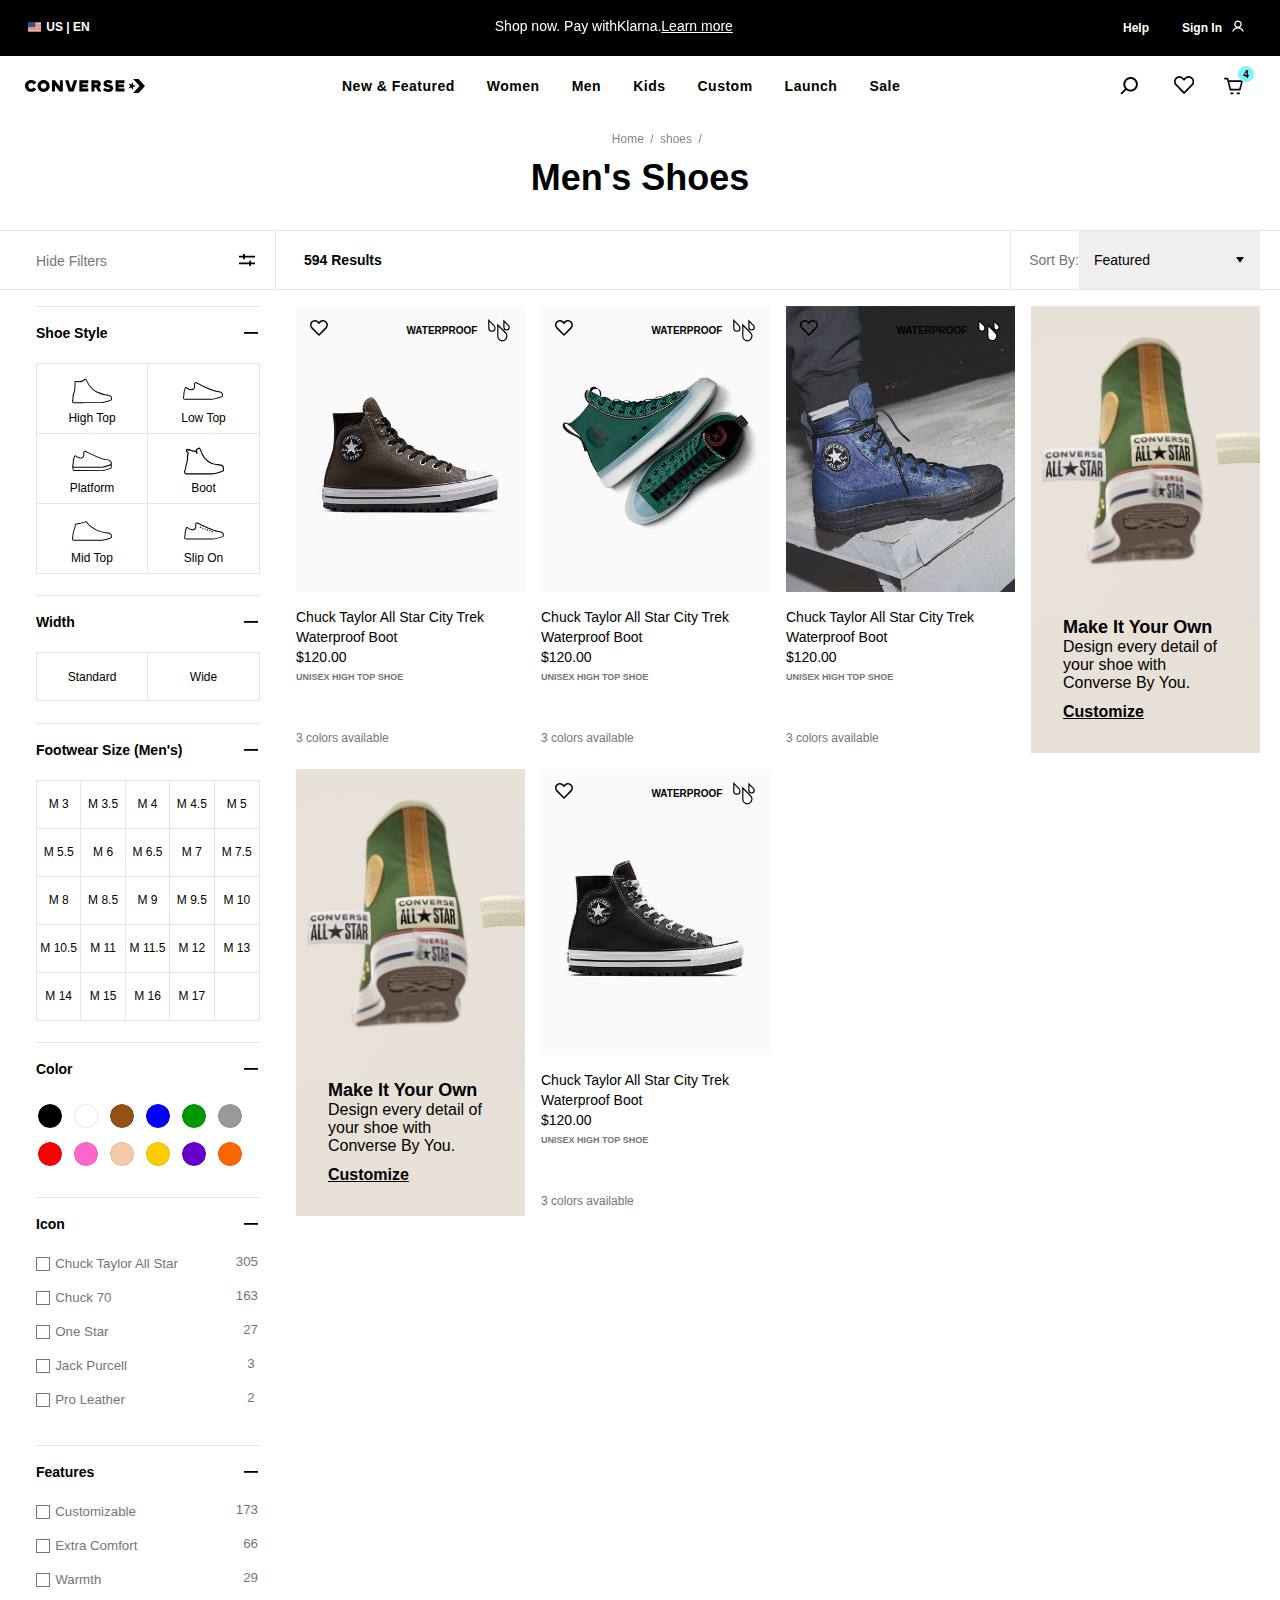
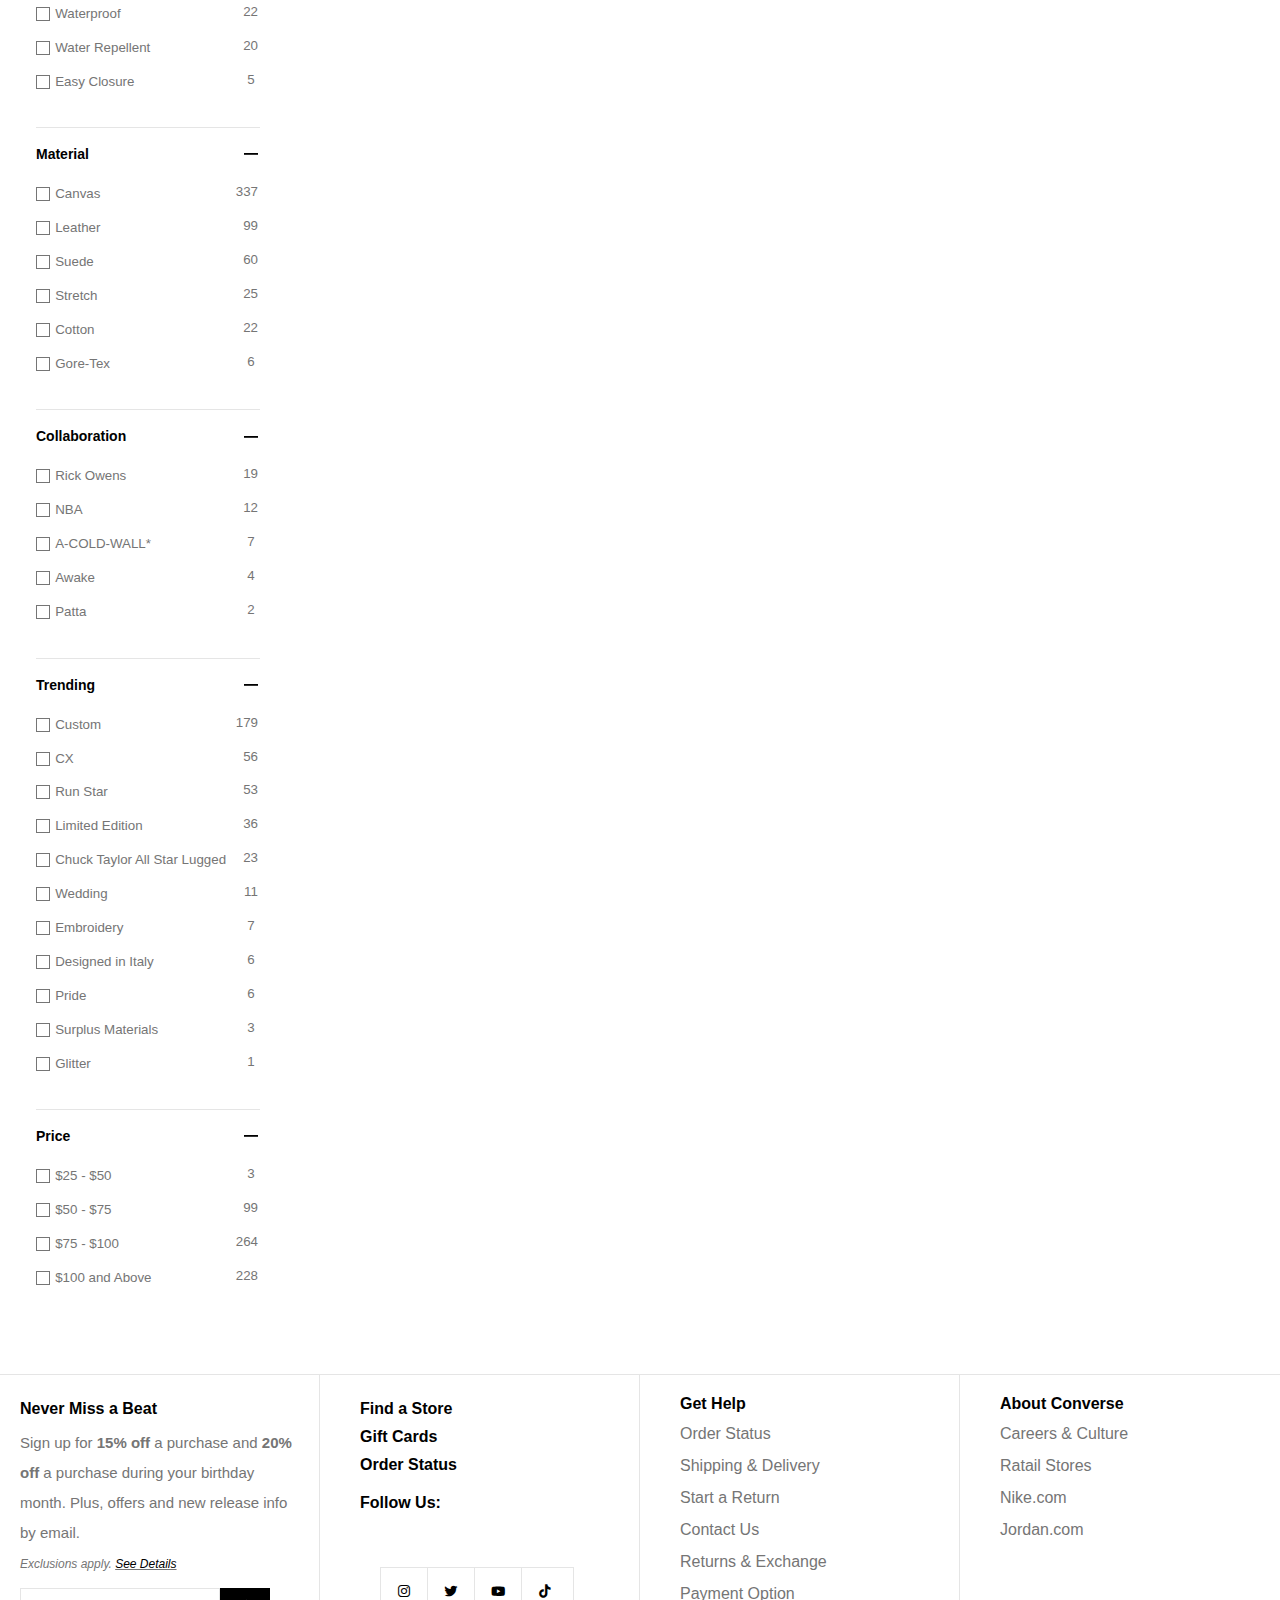
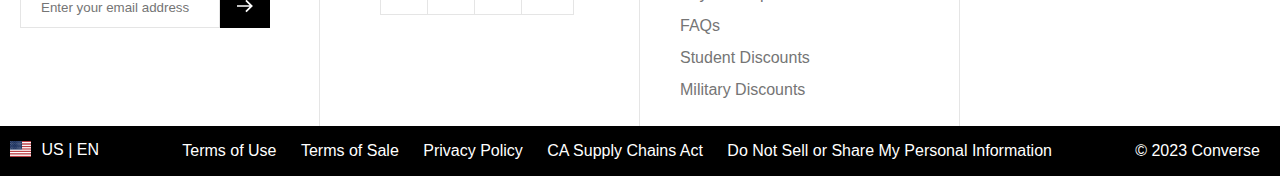
==== commit 636b4c8d: "update-v4" ====
--- a/src/html/allshoes.html
+++ b/src/html/allshoes.html
@@ -1103,7 +1103,7 @@
         <div class="max-width nav-main-title-shoes">
             <nav class="breadcrumb-container" aria-label="breadcrumb">
                 <ul>
-                    <li class="breadcrumb-element"><a href="../../home.html" title="Go to Home">Home</a></li>
+                    <li class="breadcrumb-element"><a href="../../index.html" title="Go to Home">Home</a></li>
                     <li class="breadcrumb-element"><a href="" title="Go to Men">shoes</a></li>
                 </ul>
             </nav><!-- END: breadcrumb -->
@@ -2429,12 +2429,12 @@
                                 <a class="product-tile__img-url" href="../html/detail.html" title="Chuck Taylor All Star City Trek Waterproof Boot" data-url="" aria-hidden="true" tabindex="0">
                                     <div class="img1 product-tile__img-container product-tile__img-container--grid-view-only " data-image-type="GridwallHover">
                                         <picture class="product-tile__img">
-                                            <img data-fallback="true" data-src="" src="../../images/A04480C_A_08X1.jpg" class="product-tile__img--secondary" alt="Chuck Taylor All Star City Trek Waterproof Boot Black/White/Silver">
+                                            <img data-fallback="true" data-src="" src="../../images/XANH-A07896C_D_08X1.jpg" class="product-tile__img--secondary" alt="Chuck Taylor All Star City Trek Waterproof Boot Black/White/Silver">
                                         </picture>
                                     </div>
                                     <div class="img2 product-tile__img-container product-tile__img-container--grid-view-only " data-image-type="GridwallHover">
                                         <picture class="product-tile__img">
-                                            <img data-fallback="true" data-src="" src="../../images/A04480C_I_08X1.jpg" class="product-tile__img--secondary" alt="Chuck Taylor All Star City Trek Waterproof Boot Black/White/Silver">
+                                            <img data-fallback="true" data-src="" src="../../images/XANH2-A07896C_A_08X1.jpg" class="product-tile__img--secondary" alt="Chuck Taylor All Star City Trek Waterproof Boot Black/White/Silver">
                                         </picture>
                                     </div>
                                 </a>
@@ -2769,12 +2769,12 @@
                                 <a class="product-tile__img-url" href="../html/detail.html" title="Chuck Taylor All Star City Trek Waterproof Boot" data-url="" aria-hidden="true" tabindex="0">
                                     <div class="img1 product-tile__img-container product-tile__img-container--grid-view-only " data-image-type="GridwallHover">
                                         <picture class="product-tile__img">
-                                            <img data-fallback="true" data-src="" src="../../images/A04480C_A_08X1.jpg" class="product-tile__img--secondary" alt="Chuck Taylor All Star City Trek Waterproof Boot Black/White/Silver">
+                                            <img data-fallback="true" data-src="" src="../../images/xanhthan-A05570C_I_08X1.jpg" class="product-tile__img--secondary" alt="Chuck Taylor All Star City Trek Waterproof Boot Black/White/Silver">
                                         </picture>
                                     </div>
                                     <div class="img2 product-tile__img-container product-tile__img-container--grid-view-only " data-image-type="GridwallHover">
                                         <picture class="product-tile__img">
-                                            <img data-fallback="true" data-src="" src="../../images/A04480C_I_08X1.jpg" class="product-tile__img--secondary" alt="Chuck Taylor All Star City Trek Waterproof Boot Black/White/Silver">
+                                            <img data-fallback="true" data-src="" src="../../images/xanhthan2-A05570C_H_08X1.jpg" class="product-tile__img--secondary" alt="Chuck Taylor All Star City Trek Waterproof Boot Black/White/Silver">
                                         </picture>
                                     </div>
                                 </a>
